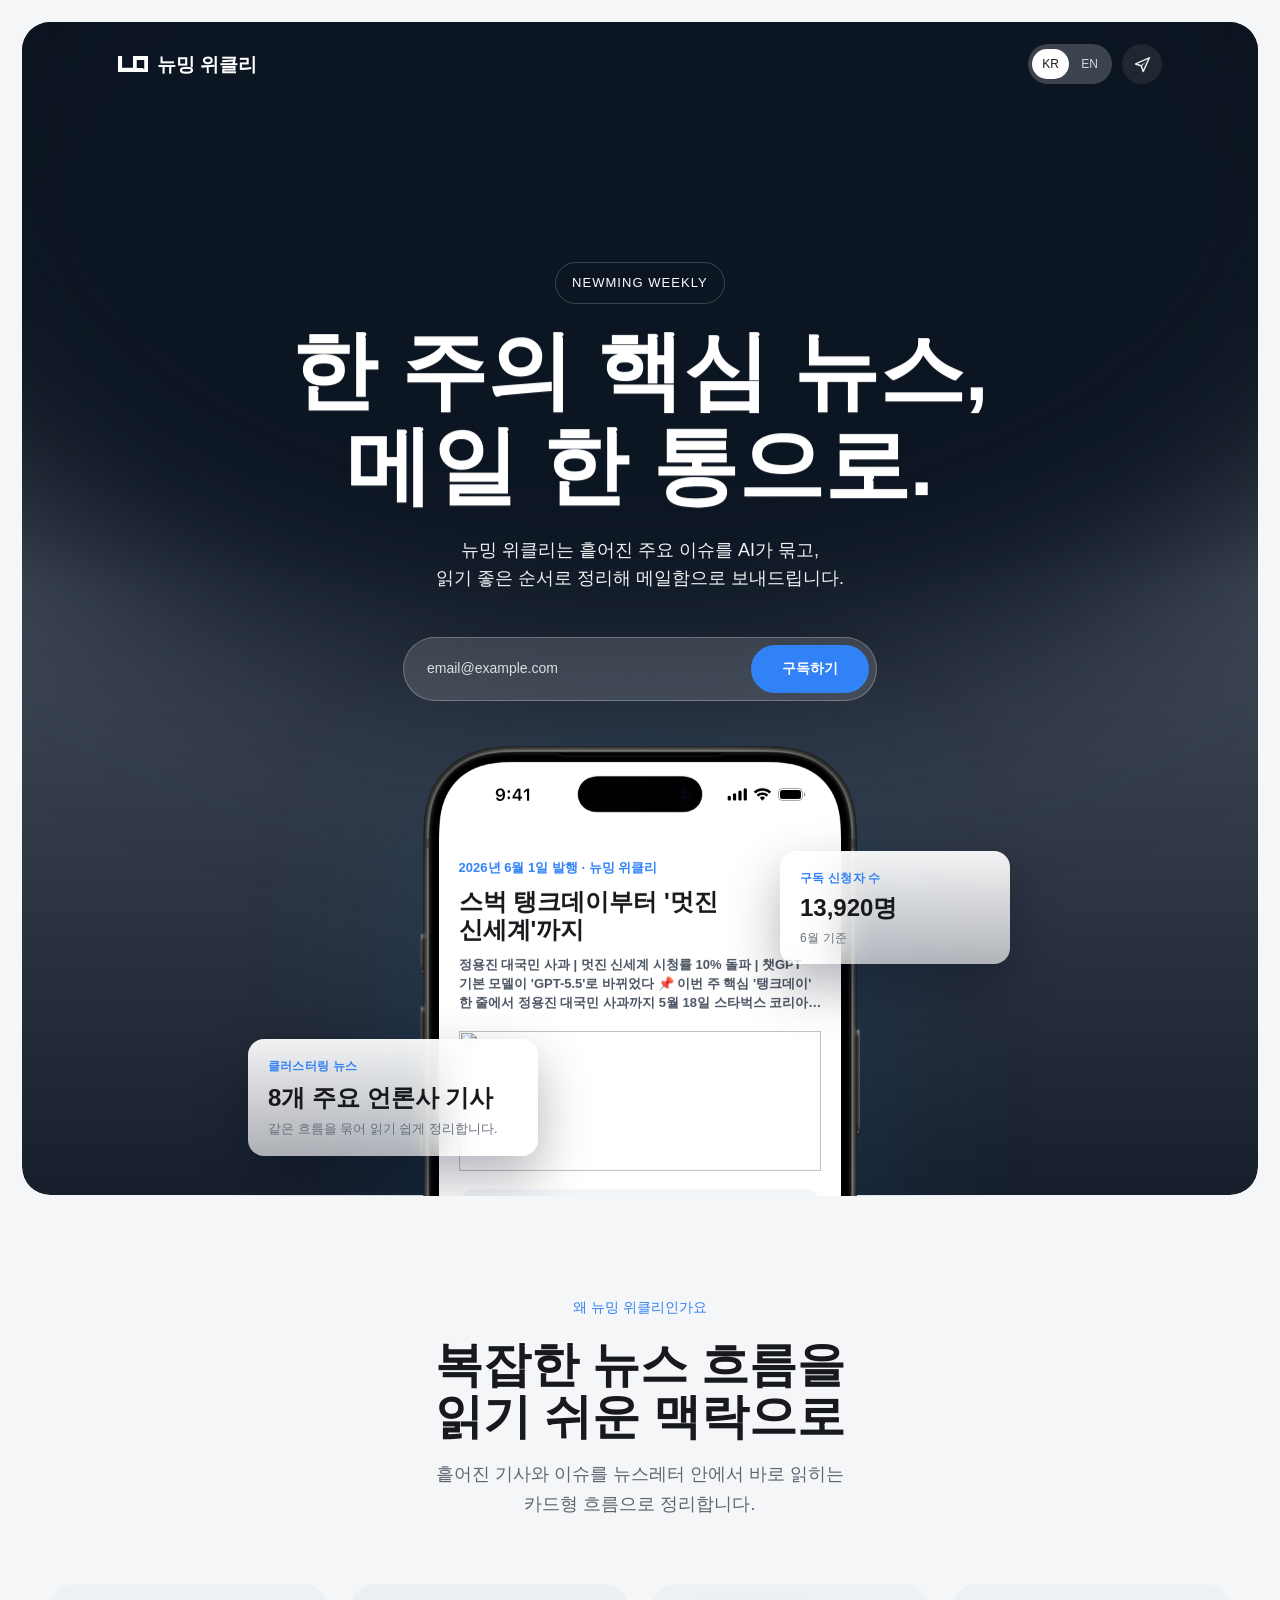
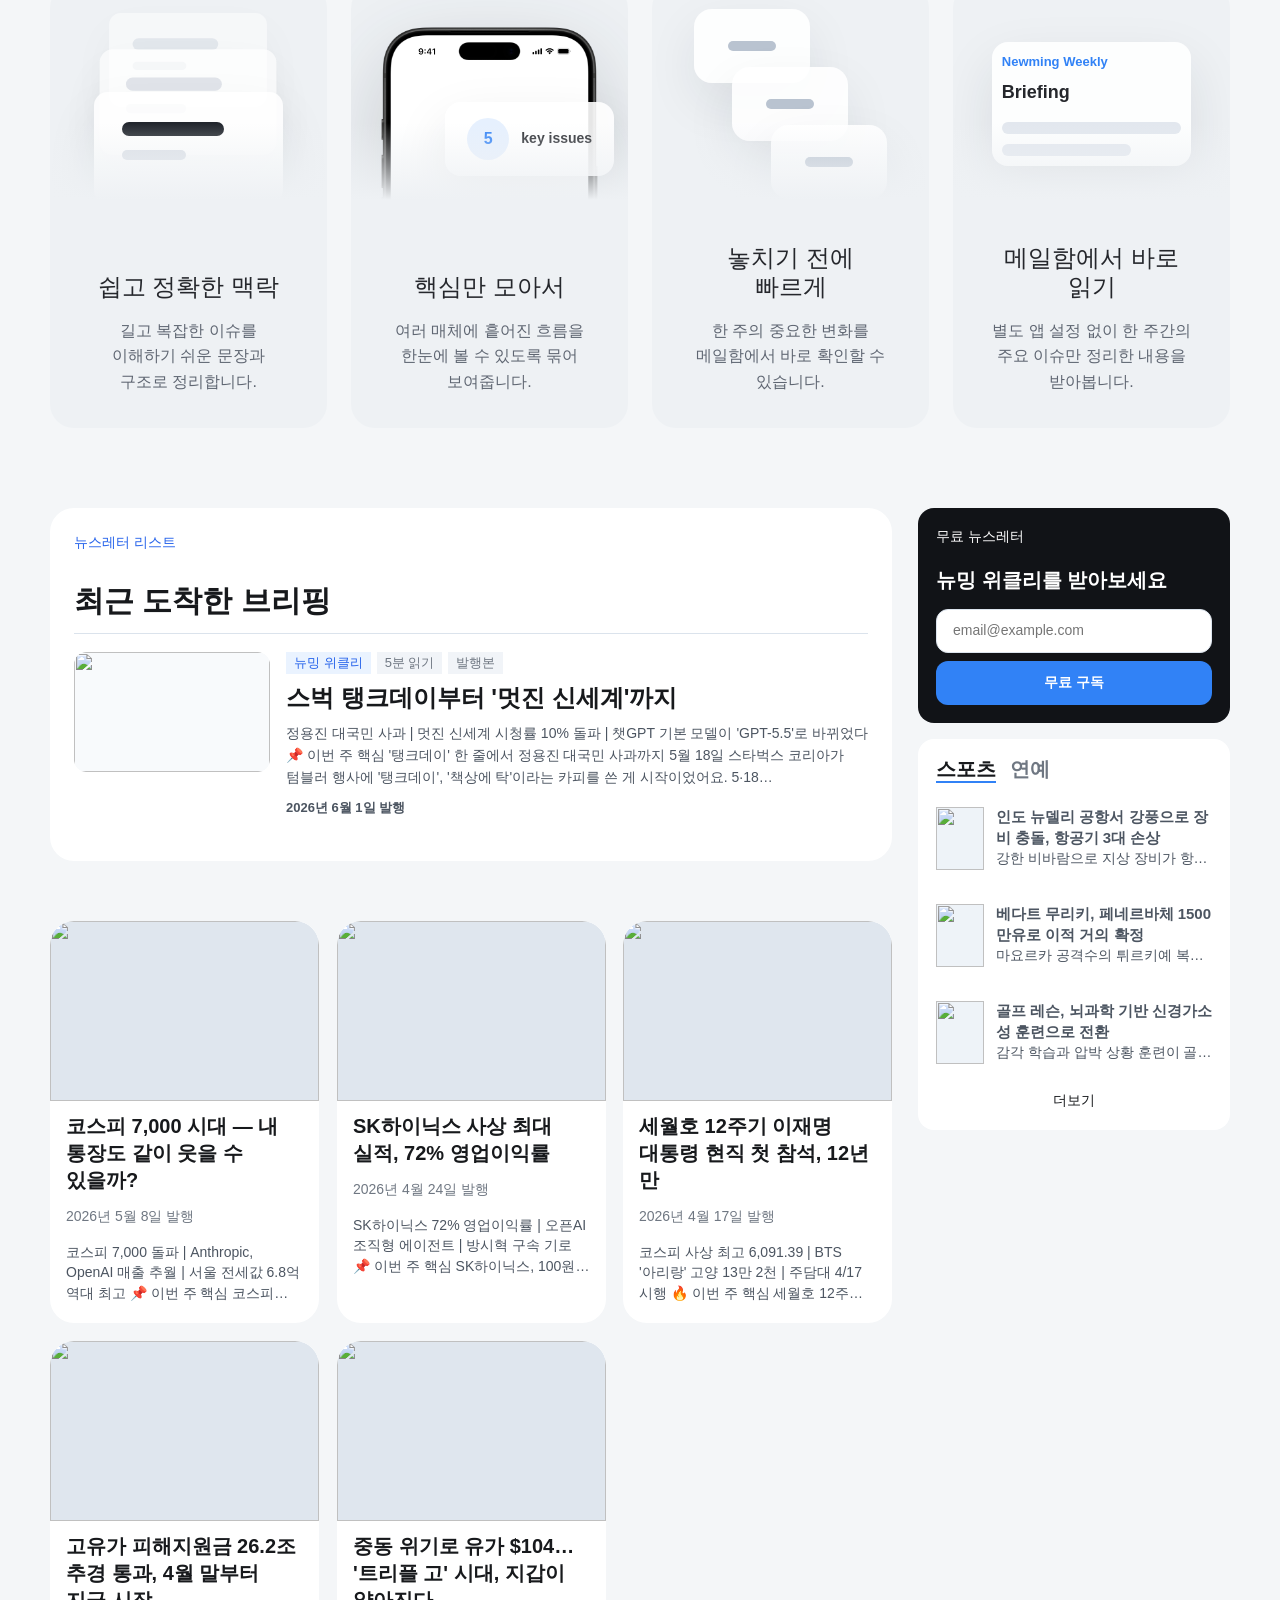
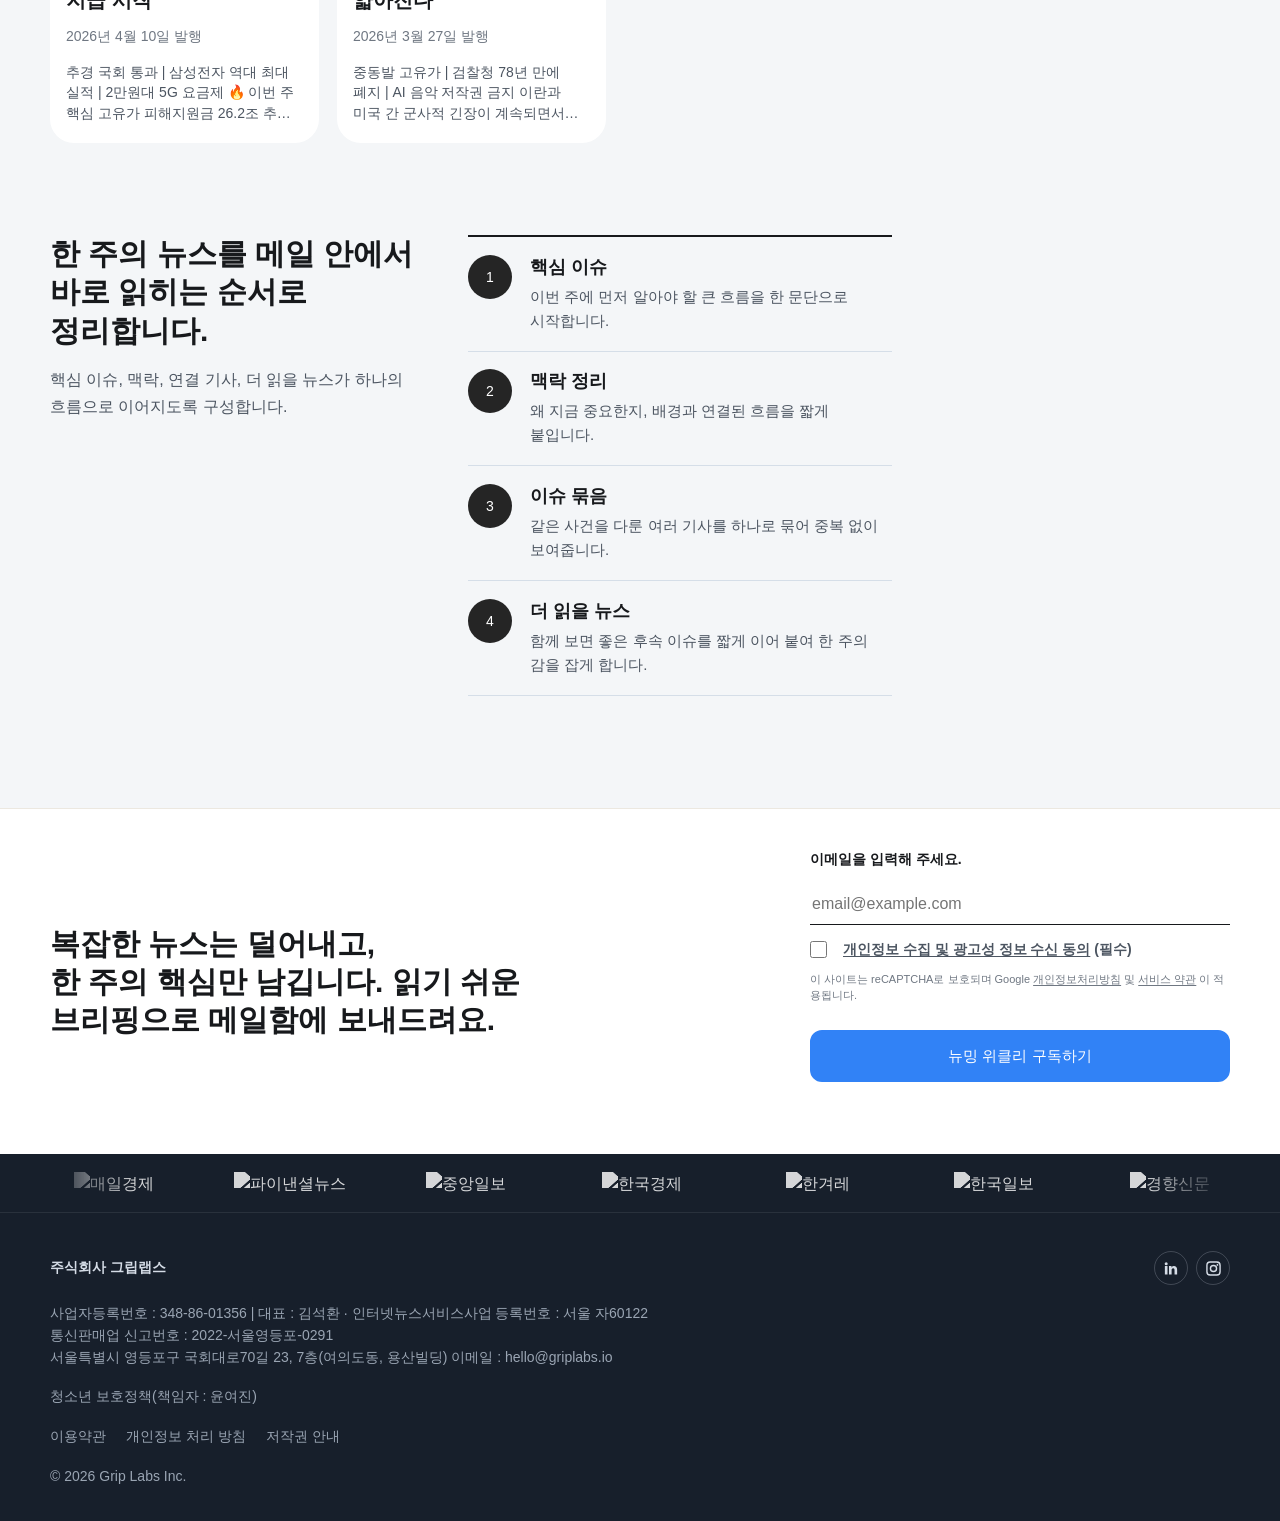
==== index.html @ 279cae8b "Add homepage SEO keywords" ====
<!doctype html>
<html lang="ko">
  <head>
    <meta charset="utf-8" />
    <meta name="viewport" content="width=device-width, initial-scale=1" />
    <title>뉴밍 위클리 | Newming Weekly</title>
    <link rel="canonical" href="https://weekly.newming.io/" />
    <meta
      name="description"
      content="흩어진 주요 이슈를 AI가 묶고, 꼭 필요한 맥락만 골라 이메일로 전하는 뉴밍 위클리입니다."
    />
    <meta name="keywords" content="뉴밍 위클리, 뉴밍, Newming Weekly, 뉴스레터, AI 뉴스레터, 주간 뉴스, 이슈 브리핑, 뉴스 브리핑, 이메일 뉴스레터, 요약 뉴스" />
    <meta name="robots" content="index, follow" />
    <meta name="google-site-verification" content="hhI3YuHwEM08COGSR_7kOMbBz-YNWSZNX5BCXvd0sCA" />
    <meta name="theme-color" content="#0a0e14" />
    <meta property="og:title" content="뉴밍 위클리" />
    <meta property="og:type" content="website" />
    <meta property="og:url" content="https://weekly.newming.io/" />
    <meta property="og:site_name" content="뉴밍 위클리" />
    <meta property="og:locale" content="ko_KR" />
    <meta
      property="og:description"
      content="복잡한 뉴스는 덜어내고 한 주의 핵심만 남깁니다. 읽기 쉬운 브리핑으로 메일함에 보내드려요."
    />
    <meta property="og:image" content="https://weekly.newming.io/assets/newming-weekly-og.png" />
    <meta property="og:image:width" content="2400" />
    <meta property="og:image:height" content="1260" />
    <meta property="og:image:alt" content="뉴밍 위클리 미리보기 이미지" />
    <meta name="twitter:card" content="summary_large_image" />
    <meta name="twitter:title" content="뉴밍 위클리" />
    <meta name="twitter:description" content="복잡한 뉴스는 덜어내고 한 주의 핵심만 남깁니다. 읽기 쉬운 브리핑으로 메일함에 보내드려요." />
    <meta name="twitter:image" content="https://weekly.newming.io/assets/newming-weekly-og.png" />
    <meta name="twitter:image:alt" content="뉴밍 위클리 미리보기 이미지" />
    <link rel="icon" href="assets/newmingweekly.svg" type="image/svg+xml" />
    <link rel="sitemap" type="application/xml" href="/sitemap.xml" />
    <link rel="stylesheet" href="css/styles/foundation.css" />
    <link rel="stylesheet" href="css/styles/legacy-layout.css" />
    <link rel="stylesheet" href="css/styles/modals-toast.css" />
    <link rel="stylesheet" href="css/styles/legacy-responsive.css" />
    <link rel="stylesheet" href="css/styles/newsletter-layout.css" />
    <link rel="stylesheet" href="css/styles/newsletter-responsive.css" />
    <link rel="stylesheet" href="css/styles/bottom-subscription.css" />
    <link rel="stylesheet" href="css/styles/visual-hero.css" />
    <link rel="stylesheet" href="css/styles/motion-sections.css" />
    <link rel="stylesheet" href="css/styles/features.css" />
    <link rel="stylesheet" href="css/header.css" />
    <link rel="stylesheet" href="css/footer.css" />
    <script defer src="https://storage.adrop.io/js/adrop-0.1.2.min.js" type="text/javascript"></script>
    <script>
      window.adrop = window.adrop || {};
    </script>
    <script type="application/ld+json">
      {
        "@context": "https://schema.org",
        "@graph": [
          {
            "@type": "Organization",
            "@id": "https://weekly.newming.io/#organization",
            "name": "Grip Labs Inc.",
            "url": "https://griplabs.io/",
            "logo": "https://weekly.newming.io/assets/newmingweekly.svg",
            "sameAs": ["https://www.linkedin.com/company/griplabs-inc/"]
          },
          {
            "@type": "WebSite",
            "@id": "https://weekly.newming.io/#website",
            "url": "https://weekly.newming.io/",
            "name": "뉴밍 위클리",
            "alternateName": "Newming Weekly",
            "inLanguage": "ko-KR",
            "publisher": { "@id": "https://weekly.newming.io/#organization" }
          },
          {
            "@type": "WebPage",
            "@id": "https://weekly.newming.io/#webpage",
            "url": "https://weekly.newming.io/",
            "name": "뉴밍 위클리 | Newming Weekly",
            "description": "흩어진 주요 이슈를 AI가 묶고, 꼭 필요한 맥락만 골라 이메일로 전하는 뉴밍 위클리입니다.",
            "isPartOf": { "@id": "https://weekly.newming.io/#website" },
            "about": { "@id": "https://weekly.newming.io/#organization" },
            "primaryImageOfPage": {
              "@type": "ImageObject",
              "url": "https://weekly.newming.io/assets/newming-weekly-og.png",
              "width": 2400,
              "height": 1260
            },
            "inLanguage": "ko-KR"
          }
        ]
      }
    </script>
  </head>
  <body>
    <header class="site-header">
      <div class="container header-inner">
        <a class="brand" href="/" aria-label="Newming Weekly home">
          <img class="brand-logo" src="assets/newming_logo.svg" alt="" />
          <span data-i18n="brand">뉴밍 위클리</span>
        </a>

        <div class="header-actions">
          <div class="language-switch" role="group" aria-label="Language">
            <button type="button" data-lang-option="ko" aria-pressed="true">KR</button>
            <button type="button" data-lang-option="en" aria-pressed="false">EN</button>
          </div>
          <button
            class="icon-button"
            type="button"
            data-share-link
            data-i18n-aria-label="shareCta"
            data-i18n-title="shareCta"
            aria-label="공유하기"
            title="공유하기"
          >
            <svg class="icon" viewBox="0 0 24 24" aria-hidden="true">
              <path d="M20.88 3.58a.84.84 0 0 0-.9-.15L3.78 10.55a.86.86 0 0 0 .06 1.6l6.1 2.05 2.05 6.1a.86.86 0 0 0 .8.58h.04a.86.86 0 0 0 .8-.52l7.1-16.2a.84.84 0 0 0-.15-.9ZM12.9 17.62l-1.38-4.12 4.72-4.72-5.74 3.7-4.22-1.42 11.86-5.2-5.24 11.76Z" />
            </svg>
            <span class="sr-only" data-i18n="shareCta">공유하기</span>
          </button>
        </div>
      </div>
    </header>

    <main>
      <section class="delivery-hero visual-hero" aria-labelledby="hero-title" data-reveal>
        <div class="visual-hero-surface" aria-hidden="true">
          <div class="visual-hero-glow visual-hero-glow-top"></div>
        </div>
        <div class="container delivery-hero-grid">
          <div class="delivery-board">
            <p class="eyebrow" data-i18n="deliveryEyebrow" data-stagger-item>Newming Weekly</p>
            
            <h1 id="hero-title" data-i18n="deliveryTitle" data-hero-title data-parallax data-parallax-speed="-0.018">한 주의 핵심 뉴스,||메일 한 통으로.</h1>
            <p class="hero-copy" data-i18n="deliveryCopy" data-stagger-item>
              뉴밍 위클리는 흩어진 주요 이슈를 AI가 묶고, 읽기 좋은 순서로 정리해 메일함으로 보내드립니다.
            </p>

            <form class="subscribe-form hero-form" data-subscribe-form data-stagger-item>
              <label class="sr-only" for="hero-email" data-i18n="emailLabel">이메일 주소</label>
              <input
                id="hero-email"
                name="email"
                type="email"
                autocomplete="email"
                placeholder="email@example.com"
                required
              />
              <button class="button button-primary" type="submit" data-i18n="subscribeCta">
                구독하기
              </button>
            </form>
            <p class="form-message" role="status" data-form-message data-stagger-item></p>
            <p class="hero-note" data-i18n="privacyNote" data-stagger-item>
              구독 해지는 언제든 가능합니다. 뉴스레터 발송 외 목적으로 사용하지 않습니다.
            </p>

            <div class="delivery-meta" data-stagger-item>
              <span data-i18n="statOne">주요 이슈 5개</span>
              <span data-i18n="formatFrequency">매주 1회</span>
              <span data-i18n="statThree">무료 구독</span>
            </div>
          </div>

          <div class="mockup-stage" aria-label="Newsletter product preview" data-stagger-item>
            <div class="hero-mini-card hero-mini-card-left parallax-layer" data-parallax data-parallax-speed="0.06" data-stagger-item aria-hidden="true">
              <span data-i18n="heroLayerLeftLabel">클러스터링 뉴스</span>
              <strong data-i18n="heroLayerLeftTitle">8개 주요 언론사 기사</strong>
              <em data-i18n="heroLayerLeftCopy">같은 흐름을 묶어 읽기 쉽게 정리합니다.</em>
            </div>
            <div class="phone-preview parallax-layer" data-parallax data-parallax-speed="0.085" aria-label="Mobile newsletter preview">
              <img class="phone-mockup-image" src="assets/steppers.svg" alt="" />
              <div class="phone-live-content" aria-hidden="true">
                <span data-phone-meta>2026.06.05 · 뉴밍 위클리</span>
                <strong data-phone-title>[뉴밍 위클리] 선관위원장 사퇴·코스피 급락</strong>
                <p data-phone-copy>투표용지 부족 사태, 코스피 급락, 한화 폭발 사고, 젠슨 황 방한, 청년 빚 문제를 정리했습니다.</p>
                <img data-phone-image src="https://cdn.newming.io/news/fn/202606051634078460_l.webp" alt="" />
                <div class="phone-content-skeleton">
                  <span></span>
                  <span></span>
                  <span></span>
                </div>
              </div>
            </div>
            <div class="hero-mini-card hero-mini-card-right parallax-layer" data-parallax data-parallax-speed="-0.035" data-stagger-item aria-hidden="true">
              <span data-i18n="heroLayerRightLabel">구독 신청자 수</span>
              <strong data-i18n="heroLayerRightTitle" data-subscriber-count data-count-up="13920" data-count-suffix-ko="명" data-count-suffix-en="">13,920명</strong>
              <em data-i18n="heroLayerRightCopy">6월 기준</em>
            </div>
          </div>
        </div>
      </section>

      <section class="content-band features-section section-reveal" aria-labelledby="value-title" data-reveal>
        <div class="container">
          <p class="eyebrow" data-i18n="valueEyebrow" data-stagger-item>왜 뉴밍 위클리인가요</p>
          <h2 id="value-title" class="section-title" data-i18n="valueTitle" data-animated-title>
            복잡한 뉴스 흐름을||읽기 쉬운 맥락으로
          </h2>
          <p class="section-copy" data-i18n="valueCopy" data-stagger-item>흩어진 기사와 이슈를 뉴스레터 안에서 바로 읽히는 카드형 흐름으로 정리합니다.</p>
          <div class="value-grid features-grid">
            <article class="value-card feature-card feature-card-context" data-stagger-item>
              <div class="feature-visual" aria-hidden="true">
                <div class="feature-news-stack">
                  <span></span>
                  <span></span>
                  <span></span>
                </div>
              </div>
              <div class="feature-card-copy">
                <h3 data-i18n="valueOneTitle">쉽고 정확한 맥락</h3>
                <p data-i18n="valueOneCopy">길고 복잡한 이슈를 이해하기 쉬운 문장과 구조로 정리합니다.</p>
              </div>
            </article>
            <article class="value-card feature-card feature-card-mobile" data-stagger-item>
              <div class="feature-visual" aria-hidden="true">
                <img src="assets/steppers.svg" alt="" />
                <div class="feature-floating-chip">
                  <b>5</b>
                  <span>key issues</span>
                </div>
              </div>
              <div class="feature-card-copy">
                <h3 data-i18n="valueTwoTitle">핵심만 모아서</h3>
                <p data-i18n="valueTwoCopy">여러 매체에 흩어진 흐름을 한눈에 볼 수 있도록 묶어 보여줍니다.</p>
              </div>
            </article>
            <article class="value-card feature-card feature-card-flow" data-stagger-item>
              <div class="feature-visual" aria-hidden="true">
                <div class="feature-flow-map">
                  <span></span>
                  <span></span>
                  <span></span>
                  <i></i>
                </div>
              </div>
              <div class="feature-card-copy">
                <h3 data-i18n="valueThreeTitle">놓치기 전에 빠르게</h3>
                <p data-i18n="valueThreeCopy">한 주의 중요한 변화를 메일함에서 바로 확인할 수 있습니다.</p>
              </div>
            </article>
            <article class="value-card feature-card feature-card-inbox" data-stagger-item>
              <div class="feature-visual" aria-hidden="true">
                <div class="feature-inbox-card">
                  <span>Newming Weekly</span>
                  <strong>Briefing</strong>
                  <em></em>
                  <em></em>
                </div>
              </div>
              <div class="feature-card-copy">
                <h3 data-i18n="valueFourTitle">메일함에서 바로 읽기</h3>
                <p data-i18n="valueFourCopy">별도 앱 설정 없이 한 주간의 주요 이슈만 정리한 내용을 받아봅니다.</p>
              </div>
            </article>
          </div>
        </div>
      </section>

      <section class="container content-layout" id="letters">
        <div class="content-feed content-reveal" data-reveal>
          <section class="newsletter-panel feed-section">
            <div class="section-heading row-heading">
              <p class="eyebrow" data-i18n="latestEyebrow" data-stagger-item>뉴스레터 리스트</p>
              <h2 data-i18n="latestTitle" data-stagger-item>최근 도착한 브리핑</h2>
            </div>

            <div class="newsletter-list" data-newsletter-list>
              <div class="newsletter-loading-copy" aria-live="polite">뉴스레터 불러오는 중...</div>
              <div class="newsletter-list-skeleton">
                <article class="newsletter-item newsletter-item-placeholder" aria-hidden="true">
                  <span class="newsletter-list-placeholder-image"></span>
                  <span class="newsletter-list-placeholder-body">
                    <span class="newsletter-card-placeholder-line is-title"></span>
                    <span class="newsletter-card-placeholder-line"></span>
                    <span class="newsletter-card-placeholder-line is-short"></span>
                  </span>
                </article>
                <article class="newsletter-item newsletter-item-placeholder" aria-hidden="true">
                  <span class="newsletter-list-placeholder-image"></span>
                  <span class="newsletter-list-placeholder-body">
                    <span class="newsletter-card-placeholder-line is-title"></span>
                    <span class="newsletter-card-placeholder-line"></span>
                    <span class="newsletter-card-placeholder-line is-short"></span>
                  </span>
                </article>
              </div>
            </div>

          </section>

          <section class="newsletter-card-section" aria-labelledby="newsletter-card-title">
            <h2 id="newsletter-card-title" class="sr-only" data-i18n="newsletterCardTitle">지난 뉴스레터</h2>
            <div class="newsletter-card-grid" data-newsletter-card-list></div>
            <!--<div class="list-footer" data-newsletter-card-footer>
              <button class="button button-ghost" type="button" data-newsletter-more data-i18n="viewMore">
                전체보기
              </button>
            </div>-->
          </section>

          <section class="feed-section briefing-flow" id="insight" aria-labelledby="guide-title">
            <div class="briefing-flow-copy">
              <h2 id="guide-title" data-i18n="guideTitle" data-stagger-item>한 주의 뉴스를 메일 안에서 바로 읽히는 순서로 정리합니다.</h2>
              <p data-i18n="sampleCopy" data-stagger-item>
                핵심 이슈, 맥락, 연결 기사, 더 읽을 뉴스가 하나의 흐름으로 이어지도록 구성합니다.
              </p>
            </div>
            <div class="briefing-flow-list">
              <article class="briefing-flow-item" data-stagger-item>
                <span>1</span>
                <div>
                  <h3 data-i18n="formatOneTitle">핵심 이슈</h3>
                  <p data-i18n="formatOneCopy">이번 주에 먼저 알아야 할 큰 흐름을 한 문단으로 시작합니다.</p>
                </div>
              </article>
              <article class="briefing-flow-item" data-stagger-item>
                <span>2</span>
                <div>
                  <h3 data-i18n="formatTwoTitle">맥락 정리</h3>
                  <p data-i18n="formatTwoCopy">왜 지금 중요한지, 배경과 연결된 흐름을 짧게 붙입니다.</p>
                </div>
              </article>
              <article class="briefing-flow-item" data-stagger-item>
                <span>3</span>
                <div>
                  <h3 data-i18n="insightOneTitle">이슈 묶음</h3>
                  <p data-i18n="insightOneCopy">같은 사건을 다룬 여러 기사를 하나로 묶어 중복 없이 보여줍니다.</p>
                </div>
              </article>
              <article class="briefing-flow-item" data-stagger-item>
                <span>4</span>
                <div>
                  <h3 data-i18n="briefingMoreTitle">더 읽을 뉴스</h3>
                  <p data-i18n="briefingMoreCopy">함께 보면 좋은 후속 이슈를 짧게 이어 붙여 한 주의 감을 잡게 합니다.</p>
                </div>
              </article>
            </div>
          </section>
        </div>

        <aside class="side-rail right-rail content-reveal side-rail-reveal" aria-label="Newming side content" data-reveal>
          <div class="side-rail-scroll right-rail__scroll">
            <section class="rail-block subscribe-card right-rail__block right-rail__subscribe" data-stagger-item>
              <p class="eyebrow" data-i18n="railSubscribeEyebrow">무료 뉴스레터</p>
              <h2 data-i18n="railSubscribeTitle">뉴밍 위클리를 받아보세요</h2>
              <form class="subscribe-form stacked" data-subscribe-form>
                <label class="sr-only" for="rail-email" data-i18n="emailLabel">이메일 주소</label>
                <input
                  id="rail-email"
                  name="email"
                type="email"
                autocomplete="email"
                placeholder="email@example.com"
                required
              />
                <button class="button button-primary" type="submit" data-i18n="subscribeShort">
                  무료 구독
                </button>
              </form>
            </section>

            <section class="rail-block news-feed right-rail__block right-rail__newsfeed" data-stagger-item>
              <div class="rss-header">
                <div class="rss-tabs" role="tablist" aria-label="뉴스 카테고리">
                  <button
                    class="rss-tab"
                    type="button"
                    data-rss-tab="sports"
                    aria-selected="true"
                    data-i18n="rssSports"
                  >
                    스포츠
                  </button>
                  <button
                    class="rss-tab"
                    type="button"
                    data-rss-tab="entertainment"
                    aria-selected="false"
                    data-i18n="rssEntertainment"
                  >
                    연예
                  </button>
                </div>
              </div>
              <div class="rss-list" data-rss-list></div>
            </section>

            <section class="rail-block ad-block right-rail__block right-rail__ad" data-stagger-item>
              <div
                class="ad-banner"
                data-adrop-slot
                data-adrop-unit="01KTQVP236P1172NYFMGYQTQAT"
              >
                <div class="ad-banner__fallback" data-adrop-fallback hidden aria-hidden="true"></div>
              </div>
            </section>
          </div>
        </aside>
      </section>

      <section class="bottom-cta section-reveal" aria-labelledby="bottom-title" data-reveal>
        <div class="container bottom-cta-inner">
          <div class="bottom-copy" data-stagger-item>
            <h2 id="bottom-title">
              <span data-i18n="bottomHeadlineOne">복잡한 뉴스는 덜어내고,</span>
              <span data-i18n="bottomHeadlineTwo">한 주의 핵심만 남깁니다. 읽기 쉬운</span>
              <span data-i18n="bottomHeadlineThree">브리핑으로 메일함에 보내드려요.</span>
            </h2>
          </div>
          <div class="bottom-form-panel" data-stagger-item>
            <form class="bottom-signup-form" data-subscribe-form>
              <label for="bottom-email" data-i18n="bottomEmailPrompt">이메일을 입력해 주세요.</label>
              <input
                id="bottom-email"
                name="email"
                type="email"
                autocomplete="email"
                placeholder="email@example.com"
                required
              />
              <label class="consent-row">
                <input type="checkbox" name="consent" required />
                <span class="consent-text">
                  <a
                    class="consent-link"
                    href="https://sites.google.com/newming.co.kr/weekly/241105-%ED%98%84%EC%9E%AC?authuser=2"
                    target="_blank"
                    rel="noreferrer"
                    data-open-consent
                    data-i18n="consentCombined"
                  >
                    개인정보 수집 및 광고성 정보 수신 동의
                  </a>
                  <span data-i18n="consentRequiredSuffix">(필수)</span>
                </span>
              </label>
              <p class="recaptcha-disclosure">
                <span data-i18n="recaptchaNoticePrefix">이 사이트는 reCAPTCHA로 보호되며 Google</span>
                <a href="https://policies.google.com/privacy" target="_blank" rel="noreferrer" data-i18n="recaptchaPrivacy">개인정보처리방침</a>
                <span data-i18n="recaptchaNoticeMiddle">및</span>
                <a href="https://policies.google.com/terms" target="_blank" rel="noreferrer" data-i18n="recaptchaTerms">서비스 약관</a>
                <span data-i18n="recaptchaNoticeSuffix">이 적용됩니다.</span>
              </p>
              <button class="bottom-submit" type="submit" data-i18n="bottomSubmit">
                뉴밍 위클리 구독하기
              </button>
            </form>
            <p class="form-message" role="status" data-form-message></p>
          </div>
        </div>
      </section>

      <section class="trust-marquee" aria-labelledby="trust-title">
        <div class="container trust-marquee-inner">
          <p class="sr-only" id="trust-title">뉴밍 위클리 신뢰 매체</p>
          <div class="trust-marquee-viewport" aria-hidden="true">
            <div class="trust-marquee-track">
              <div class="trust-marquee-group">
                <span class="trust-marquee-item">
                  <img src="https://griplabs.io/assets/press-logos/maeil.svg" alt="매일경제" />
                </span>
                <span class="trust-marquee-item">
                  <img src="https://griplabs.io/assets/press-logos/fnnews.svg" alt="파이낸셜뉴스" />
                </span>
                <span class="trust-marquee-item">
                  <img src="https://griplabs.io/assets/press-logos/joongang.svg" alt="중앙일보" />
                </span>
                <span class="trust-marquee-item">
                  <img src="https://griplabs.io/assets/press-logos/hankyung.svg" alt="한국경제" />
                </span>
                <span class="trust-marquee-item">
                  <img src="https://griplabs.io/assets/press-logos/hani.svg" alt="한겨레" />
                </span>
                <span class="trust-marquee-item">
                  <img src="https://griplabs.io/assets/press-logos/hankook.svg" alt="한국일보" />
                </span>
                <span class="trust-marquee-item">
                  <img src="https://griplabs.io/assets/press-logos/kyunghyang.svg" alt="경향신문" />
                </span>
                <span class="trust-marquee-item trust-marquee-item-sportschosun">
                  <img src="https://griplabs.io/assets/press-logos/sportschosun.svg" alt="스포츠조선" />
                </span>
              </div>
              <div class="trust-marquee-group" aria-hidden="true">
                <span class="trust-marquee-item">
                  <img src="https://griplabs.io/assets/press-logos/maeil.svg" alt="매일경제" />
                </span>
                <span class="trust-marquee-item">
                  <img src="https://griplabs.io/assets/press-logos/fnnews.svg" alt="파이낸셜뉴스" />
                </span>
                <span class="trust-marquee-item">
                  <img src="https://griplabs.io/assets/press-logos/joongang.svg" alt="중앙일보" />
                </span>
                <span class="trust-marquee-item">
                  <img src="https://griplabs.io/assets/press-logos/hankyung.svg" alt="한국경제" />
                </span>
                <span class="trust-marquee-item">
                  <img src="https://griplabs.io/assets/press-logos/hani.svg" alt="한겨레" />
                </span>
                <span class="trust-marquee-item">
                  <img src="https://griplabs.io/assets/press-logos/hankook.svg" alt="한국일보" />
                </span>
                <span class="trust-marquee-item">
                  <img src="https://griplabs.io/assets/press-logos/kyunghyang.svg" alt="경향신문" />
                </span>
                <span class="trust-marquee-item trust-marquee-item-sportschosun">
                  <img src="https://griplabs.io/assets/press-logos/sportschosun.svg" alt="스포츠조선" />
                </span>
              </div>
            </div>
          </div>
        </div>
      </section>
    </main>

    <footer class="site-footer">
      <div class="container footer-inner">
        <div class="footer-top">
          <strong data-i18n="footerCompanyName">주식회사 그립랩스</strong>
          <nav class="footer-socials" aria-label="Social channels">
            <a
              class="social-link"
              href="https://www.linkedin.com/company/griplabs-inc/"
              target="_blank"
              rel="noreferrer"
              aria-label="Grip Labs LinkedIn"
            >
              <svg viewBox="0 0 24 24" aria-hidden="true">
                <path d="M6.94 8.99H3.62v10.62h3.32V8.99ZM5.28 4.02a1.93 1.93 0 1 0 0 3.86 1.93 1.93 0 0 0 0-3.86Zm13.84 9.62c0-3.19-1.7-4.67-3.97-4.67a3.43 3.43 0 0 0-3.09 1.7h-.05V8.99H8.82v10.62h3.32v-5.25c0-1.39.26-2.73 1.98-2.73 1.69 0 1.71 1.58 1.71 2.82v5.16h3.29v-5.97Z" />
              </svg>
            </a>
            <a
              class="social-link"
              href="https://www.instagram.com/newming.new/"
              target="_blank"
              rel="noreferrer"
              aria-label="Newming Instagram"
            >
              <svg viewBox="0 0 24 24" aria-hidden="true">
                <path d="M7.75 2.8h8.5a4.96 4.96 0 0 1 4.95 4.95v8.5a4.96 4.96 0 0 1-4.95 4.95h-8.5a4.96 4.96 0 0 1-4.95-4.95v-8.5A4.96 4.96 0 0 1 7.75 2.8Zm8.5 16.62a3.18 3.18 0 0 0 3.17-3.17v-8.5a3.18 3.18 0 0 0-3.17-3.17h-8.5a3.18 3.18 0 0 0-3.17 3.17v8.5a3.18 3.18 0 0 0 3.17 3.17h8.5ZM12 7.25a4.75 4.75 0 1 1 0 9.5 4.75 4.75 0 0 1 0-9.5Zm0 7.72a2.97 2.97 0 1 0 0-5.94 2.97 2.97 0 0 0 0 5.94Zm4.96-8.64a1.11 1.11 0 1 1 0 2.22 1.11 1.11 0 0 1 0-2.22Z" />
              </svg>
            </a>
          </nav>
        </div>
        <p class="footer-company-info">
          <span data-i18n="footerCompanyLine1">사업자등록번호 : 348-86-01356 | 대표 : 김석환 인터넷뉴스서비스사업 등록번호 : 서울 자60122</span>
          <span>
            <span data-i18n="footerCompanyLine2Prefix">통신판매업 신고번호 : 2022-서울영등포-0291</span>

            <span data-i18n="footerCompanyLine2Suffix">서울특별시 영등포구 국회대로70길 23, 7층(여의도동, 용산빌딩) 이메일 : hello@griplabs.io</span>
          </span>
        </p>
        <p data-i18n="footerYouth">청소년 보호정책(책임자 : 윤여진)</p>
        <nav class="footer-links" aria-label="Footer policies">
          <button class="footer-link-button" type="button" data-open-policy="terms">
            <span data-i18n="footerTerms">이용약관</span>
          </button>
          <button class="footer-link-button" type="button" data-open-policy="privacy">
            <span data-i18n="footerPrivacyLink">개인정보 처리 방침</span>
          </button>
          <button class="footer-link-button" type="button" data-open-copyright>
            <span data-i18n="footerIP">저작권 안내</span>
          </button>

        </nav>
        <p data-i18n="footerCopyright">© 2026 Grip Labs Inc.</p>
      </div>
    </footer>

    <div class="modal" data-modal hidden>
      <div class="modal-backdrop" data-close-modal></div>
      <section class="modal-panel" role="dialog" aria-modal="true" aria-labelledby="modal-title">
        <button class="modal-close" type="button" aria-label="Close subscription modal" data-close-modal></button>
        <p class="eyebrow" data-i18n="modalEyebrow">뉴밍 위클리 무료 구독</p>
        <h2 id="modal-title" data-i18n="modalTitle">최신 뉴스레터를 이메일로 받아보세요</h2>
        <p data-i18n="modalCopy">
          전체 뉴스레터 목록과 최신 브리핑을 받아볼 수 있도록 이메일 주소를 남겨주세요.
        </p>
        <form class="subscribe-form stacked" data-subscribe-form>
          <label class="sr-only" for="modal-email" data-i18n="emailLabel">이메일 주소</label>
          <input
            id="modal-email"
            name="email"
            type="email"
            autocomplete="email"
            placeholder="email@example.com"
            required
          />
          <label class="consent-row">
            <input id="modal-consent" type="checkbox" name="consent" required />
            <span class="consent-text">
              <a
                class="consent-link"
                href="https://sites.google.com/newming.co.kr/weekly/241105-%ED%98%84%EC%9E%AC?authuser=2"
                target="_blank"
                rel="noreferrer"
                data-open-consent
                data-i18n="consentCombined"
              >
                개인정보 수집 및 광고성 정보 수신 동의
              </a>
              <span data-i18n="consentRequiredSuffix">(필수)</span>
            </span>
          </label>
          <p class="recaptcha-disclosure">
            <span data-i18n="recaptchaNoticePrefix">이 사이트는 reCAPTCHA로 보호되며 Google</span>
            <a href="https://policies.google.com/privacy" target="_blank" rel="noreferrer" data-i18n="recaptchaPrivacy">개인정보처리방침</a>
            <span data-i18n="recaptchaNoticeMiddle">및</span>
            <a href="https://policies.google.com/terms" target="_blank" rel="noreferrer" data-i18n="recaptchaTerms">서비스 약관</a>
            <span data-i18n="recaptchaNoticeSuffix">이 적용됩니다.</span>
          </p>
          <button class="button button-primary" type="submit" data-i18n="subscribeCta">
            무료로 구독하기
          </button>
        </form>
        <p class="form-message" role="status" data-form-message></p>
      </section>
    </div>

    <div class="issue-modal" data-issue-modal hidden>
      <div class="issue-modal-backdrop" data-close-issue></div>
      <section class="issue-modal-panel" role="dialog" aria-modal="true" aria-label="Newsletter detail">
        <!--<button class="issue-modal-close" type="button" aria-label="Close newsletter detail" data-close-issue></button>-->
        <div class="issue-browser-shell" aria-hidden="true">
          <div class="issue-frame-wrap">
            <iframe
              class="issue-frame"
              title="Newsletter issue"
              sandbox="allow-popups allow-popups-to-escape-sandbox"
              data-issue-frame
            ></iframe>
          </div>
          <div class="issue-loading" data-issue-loading>Loading...</div>
          <img class="issue-browser-svg" src="assets/browser-dark.svg" alt="" aria-hidden="true">
          <img class="issue-mobile-svg" src="assets/steppers2.svg" alt="" aria-hidden="true">
        </div>
      </section>
    </div>

    <div class="copyright-modal" data-copyright-modal hidden>
      <div class="copyright-modal-backdrop" data-close-copyright></div>
      <section class="copyright-modal-panel" role="dialog" aria-modal="true" aria-labelledby="copyright-title">
        <button class="copyright-modal-close" type="button" aria-label="Close copyright notice" data-close-copyright></button>
        <h2 id="copyright-title" data-i18n="copyrightTitle">뉴밍 위클리 저작권 안내</h2>
        <p data-i18n="copyrightCopy1">뉴밍 위클리에 포함된 기사와 이미지의 저작권은 각 권리자에게 있으며, 무단전재와 재배포를 금합니다.</p>
        <p data-i18n="copyrightCopy2">본사의 허락 없이 기사 전문을 인터넷에 게시하는 행위는 무단전재에 해당하며, 상업적·비상업적 이용을 불문하고 권리자의 허락이 필요합니다.</p>
        <p data-i18n="copyrightCopy3">기사 일부와 함께 뉴밍 위클리 웹 링크 또는 뉴밍 웹사이트로 연결되는 링크를 함께 공유하는 방식은 허용될 수 있습니다.</p>
        <p data-i18n="copyrightCopy4">위 내용은 저작권법에 따라 보호되며, 침해 시 관련 법령에 따른 책임이 발생할 수 있습니다.</p>
      </section>
    </div>

    <div class="consent-modal" data-consent-modal hidden>
      <div class="consent-modal-backdrop" data-close-consent></div>
      <section class="consent-modal-panel" role="dialog" aria-modal="true" aria-labelledby="consent-modal-title">
        <button class="consent-modal-close" type="button" aria-label="Close consent notice" data-close-consent></button>
        <p class="eyebrow" data-consent-kicker>뉴밍 위클리 구독 동의</p>
        <h2 id="consent-modal-title" data-consent-title>개인정보 수집 및 광고성 정보 수신 동의</h2>
        <p class="consent-modal-copy" data-consent-copy>
          뉴스레터 발송을 위한 최소한의 개인정보를 수집하고, 광고성 정보를 이메일로 함께 발송할 수 있습니다.
        </p>
        <div class="consent-modal-summary" data-consent-summary></div>
        <a
          class="consent-modal-source"
          href="https://sites.google.com/newming.co.kr/weekly/241105-%ED%98%84%EC%9E%AC?authuser=2"
          target="_blank"
          rel="noreferrer"
          data-consent-source
        >
          <strong data-consent-source-title>전체 동의 안내 보기</strong>
          <span data-consent-source-url>sites.google.com/newming.co.kr/weekly</span>
        </a>
      </section>
    </div>

    <div class="policy-modal" data-policy-modal hidden>
      <div class="policy-modal-backdrop" data-close-policy></div>
      <section class="policy-modal-panel" role="dialog" aria-modal="true" aria-labelledby="policy-modal-title">
        <header class="policy-modal-header">
          <strong id="policy-modal-kicker" data-policy-kicker>뉴밍 위클리</strong>
          <button class="policy-modal-close" type="button" aria-label="Close policy notice" data-close-policy></button>
        </header>
        <div class="policy-modal-body">
          <h2 id="policy-modal-title" data-policy-title>이용약관</h2>
          <p class="policy-modal-updated" data-policy-updated>시행일: 2026년 6월 17일</p>
          <div class="policy-modal-summary" data-policy-summary></div>
          <a class="policy-modal-full-link" href="https://sites.google.com/newming.co.kr/weekly-terms" target="_blank" rel="noreferrer" data-policy-link>
            <strong data-policy-link-title>전체 약관 보기</strong>
            <span data-policy-link-url>https://sites.google.com/newming.co.kr/weekly-terms</span>
          </a>
        </div>
      </section>
    </div>

    <div class="mobile-subscribe-fab">
      <button class="button button-primary mobile-subscribe-fab__button" type="button" data-open-modal>
        무료 구독 신청
      </button>
    </div>

    <div class="toast" role="status" aria-live="polite" data-toast hidden></div>

    <script src="js/script.js"></script>
  </body>
</html>
---- css/styles/legacy-layout.css ----
.hero {
  position: relative;
  min-height: 620px;
  max-height: 680px;
  display: flex;
  align-items: center;
  overflow: hidden;
  isolation: isolate;
  background: var(--color-bg);
}

.hero-background {
  position: absolute;
  inset: 0;
  background:
    linear-gradient(90deg, #f8fafd 0%, rgba(248, 250, 253, 0.96) 42%, rgba(248, 250, 253, 0.82) 70%, rgba(248, 250, 253, 0.96) 100%),
    url("../assets/newming-weekly-og.png") right 44% center / 780px auto no-repeat;
  z-index: -1;
}

.hero-content {
  padding: 76px 0 88px;
  color: var(--color-text);
}

.eyebrow {
  margin: 0 0 12px;
  color: var(--color-primary);
  font-size: 15px;
  font-weight: 500;
}

.hero .eyebrow {
  color: var(--color-primary);
}

.hero h1 {
  margin: 0;
  max-width: 620px;
  font-size: 56px;
  font-weight: 300;
  line-height: 1.05;
  letter-spacing: 0;
}

.hero-copy {
  max-width: 560px;
  margin: 22px 0 28px;
  color: var(--color-muted);
  font-size: 20px;
  font-weight: 300;
  line-height: 1.55;
}

.subscribe-form {
  display: flex;
  align-items: stretch;
  gap: 8px;
}

.subscribe-form input {
  width: min(360px, 100%);
  min-height: 52px;
  padding: 0 16px;
  border: 1px solid var(--color-line);
  border-radius: 12px;
  background: #ffffff;
  color: var(--color-text);
  outline: none;
}

.subscribe-form input:focus {
  border-color: var(--color-primary);
  outline: 2px solid rgba(49, 130, 246, 0.24);
  outline-offset: 1px;
}

.hero-form input {
  border-color: #cfe2ff;
}

.hero-form {
  width: 100%;
  justify-content: center;
}

.hero-form .button {
  background: var(--color-primary);
  color: #ffffff;
}

.hero-form .button:hover {
  background: var(--color-primary-dark);
}

.form-message {
  min-height: 22px;
  margin: 10px 0 0;
  color: var(--color-primary-dark);
  font-size: 15px;
  font-weight: 400;
}

.hero .form-message,
.bottom-cta .form-message {
  color: var(--color-primary-dark);
}

.hero-note {
  margin: 6px 0 0;
  color: var(--color-muted);
  font-size: 15px;
}

.intro-strip {
  display: grid;
  grid-template-columns: repeat(3, 1fr);
  gap: 1px;
  margin-top: 28px;
  overflow: hidden;
  border: 1px solid var(--color-line);
  border-radius: 0;
  background: var(--color-line);
}

.intro-strip article {
  padding: 24px;
  background: var(--color-surface);
}

.intro-strip strong,
.intro-strip span {
  display: block;
}

.intro-strip strong {
  color: var(--color-text);
  font-size: 24px;
  font-weight: 300;
}

.intro-strip span {
  margin-top: 4px;
  color: var(--color-muted);
}

.two-column-section {
  display: grid;
  grid-template-columns: minmax(0, 1fr) 300px;
  gap: 30px;
  align-items: start;
  padding: 76px 0;
}

.newsletter-panel {
  background: var(--color-surface);
  border-radius: 0;
  padding: 32px;
}

.section-heading h2 {
  margin: 0;
  color: var(--color-text);
  font-size: 34px;
  font-weight: 300;
  line-height: 1.18;
  letter-spacing: 0;
}

.section-heading p:not(.eyebrow) {
  max-width: 680px;
  margin: 14px 0 0;
  color: var(--color-muted);
}

.centered {
  text-align: center;
}

.centered p:not(.eyebrow) {
  margin-right: auto;
  margin-left: auto;
}

.row-heading {
  display: grid;
  gap: 8px;
  margin-bottom: 14px;
}

.list-tools {
  display: flex;
  align-items: center;
  gap: 12px;
  color: var(--color-muted);
  font-size: 15px;
  font-weight: 400;
}

.sort-button {
  height: 36px;
  padding: 0 12px;
  border: 1px solid var(--color-line);
  border-radius: 0;
  background: var(--color-surface);
  color: var(--color-text);
  font-weight: 500;
}


.newsletter-item {
  display: grid;
  grid-template-columns: minmax(0, 1fr) 98px;
  gap: 24px;
  padding: 28px 0;
}

.newsletter-item h3 {
  margin: 10px 0 0;
  color: var(--color-text);
  font-size: 24px;
  font-weight: 300;
  line-height: 1.34;
  letter-spacing: 0;
}

.newsletter-item time {
  display: block;
  margin-top: 36px;
  color: var(--color-muted);
  font-size: 15px;
}

.newsletter-meta {
  display: flex;
  flex-wrap: wrap;
  gap: 6px;
}

.newsletter-meta span {
  display: inline-flex;
  align-items: center;
  min-height: 24px;
  padding: 0 8px;
  border-radius: 0;
  background: var(--color-soft);
  color: var(--color-muted);
  font-size: 12px;
  font-weight: 400;
  line-height: 1.2;
  letter-spacing: 0;
}

.newsletter-meta span:first-child {
  background: var(--color-primary-soft);
  color: var(--color-primary-dark);
}

.newsletter-item img {
  width: 98px;
  height: 98px;
  object-fit: cover;
  border-radius: 12px;
  background: var(--color-surface-warm);
}

.list-footer {
  display: flex;
  justify-content: center;
  padding: 34px 0 4px;
}

.side-rail {
  position: sticky;
  top: calc(var(--header-height) + 18px);
  display: grid;
  gap: 20px;
}

.rail-block {
  background: var(--color-surface);
  border-top: 3px solid var(--color-primary);
  border-radius: 0;
  padding: 18px;
}

.right-rail__block {
  border-radius: 16px;
}

.subscribe-card {
  border-top-color: var(--color-primary);
}

.subscribe-card h2 {
  margin: 0 0 16px;
  font-size: 24px;
  font-weight: 300;
  line-height: 1.25;
  letter-spacing: 0;
}

.stacked {
  flex-direction: column;
}

.stacked input {
  width: 100%;
}

.rail-title {
  display: flex;
  flex-direction: column;
  gap: 4px;
  margin-bottom: 14px;
  font-weight: 500;
}

.featured-link {
  display: grid;
  grid-template-columns: 68px minmax(0, 1fr);
  gap: 12px;
  align-items: center;
}

.featured-link img {
  width: 68px;
  height: 68px;
  object-fit: cover;
  border-radius: 0;
}

.featured-link strong {
  display: block;
  font-size: 16px;
  line-height: 1.35;
}

.featured-link em {
  display: block;
  margin-top: 6px;
  color: var(--color-primary);
  font-size: 12px;
  font-style: normal;
  font-weight: 400;
}

.rss-list {
  display: grid;
  gap: 10px;
}

.rss-tabs {
  display: flex;
  align-items: center;
  gap: 14px;
  margin-bottom: 14px;
}

.rss-tab {
  padding: 0;
  border: 0;
  background: transparent;
  color: var(--color-subdued);
  font-size: 20px;
  font-weight: 700;
  line-height: 1.2;
}

.rss-tab[aria-selected="true"] {
  color: var(--color-text);
  text-decoration: underline;
  text-decoration-color: var(--color-primary);
  text-decoration-thickness: 2px;
  text-underline-offset: 5px;
}

.rss-item {
  display: grid;
  grid-template-columns: 48px minmax(0, 1fr);
  gap: 12px;
  align-items: stretch;
  padding: 12px 0;
  border-radius: 0;
}

.rss-thumb {
  width: 48px;
  height: 100%;
  min-height: 100%;
  display: block;
  object-fit: cover;
  background: var(--color-soft);
}

.rss-item strong {
  display: block;
  font-size: 15px;
  line-height: 1.38;
  overflow: hidden;
  display: -webkit-box;
  -webkit-box-orient: vertical;
  -webkit-line-clamp: 2;
}

.rss-item span {
  display: block;
  color: var(--color-muted);
  font-size: 14px;
}

.rss-item > span > span {
  overflow: hidden;
  display: -webkit-box;
  -webkit-box-orient: vertical;
  -webkit-line-clamp: 1;
}

.rss-more-link {
  justify-self: center;
  margin-top: 4px;
  color: var(--color-text);
  font-size: 14px;
  font-weight: 500;
}

.ad-block {
  display: grid;
  justify-items: center;
  padding: 0 !important;
  background: none !important;
  margin-top: 20px;
}

.ad-block .rail-title {
  justify-self: stretch;
}

.ad-banner {
  display: flex;
  flex-direction: column;
  justify-content: flex-end;
  position: relative;
  width: 180px;
  height: 320px;
  padding: 0;
  overflow: hidden;
  border-radius: 0;
  background: transparent;
  color: inherit;
}

.ad-banner iframe {
  display: block;
  width: 100%;
  height: 100%;
  border: 0;
}

.ad-banner__creative,
.ad-banner__creative > * {
  width: 100%;
  height: 100%;
}

.ad-banner__fallback {
  display: block;
  flex: 1;
  width: 100%;
  min-height: 100%;
  background: transparent;
}

.ad-banner__fallback[hidden] {
  display: none;
}

.right-rail__ad .ad-banner {
  border-radius: 16px;
}

.content-band {
  padding: 84px 0;
  background: var(--color-bg);
}

.value-grid {
  display: grid;
  grid-template-columns: repeat(3, 1fr);
  gap: 18px;
  margin-top: 34px;
}

.value-card {
  padding: 28px;
  border: 1px solid var(--color-line);
  border-radius: 0;
  background: #ffffff;
}

.value-index {
  color: var(--color-primary);
  font-weight: 500;
}

.value-card h3 {
  margin: 24px 0 10px;
  font-size: 24px;
  font-weight: 300;
  line-height: 1.25;
  letter-spacing: 0;
}

.value-card p {
  margin: 0;
  color: var(--color-muted);
}

.format-section {
  padding: 86px 0 42px;
}

.format-board {
  display: grid;
  grid-template-columns: minmax(0, 0.9fr) minmax(360px, 1fr);
  gap: 18px;
  margin-top: 34px;
}

.format-lead,
.format-stack article {
  border-radius: 0;
  background: var(--color-surface);
}

.format-lead {
  min-height: 360px;
  display: flex;
  flex-direction: column;
  justify-content: flex-end;
  padding: 32px;
  background:
    linear-gradient(180deg, rgba(20, 23, 31, 0.14), rgba(20, 23, 31, 0.82)),
    url("../assets/newming-weekly-og.png") center / cover no-repeat;
  color: #ffffff;
}

.format-lead span {
  align-self: flex-start;
  padding: 6px 10px;
  border-radius: 0;
  background: var(--color-primary);
  font-size: 13px;
  font-weight: 500;
}

.format-lead h3 {
  margin: 18px 0 10px;
  font-size: 30px;
  font-weight: 300;
  line-height: 1.2;
  letter-spacing: 0;
}

.format-lead p {
  margin: 0;
  color: rgba(255, 255, 255, 0.78);
}

.format-stack {
  display: grid;
  gap: 14px;
}

.format-stack article {
  display: grid;
  grid-template-columns: 54px minmax(0, 1fr);
  gap: 18px;
  padding: 24px;
  border: 1px solid rgba(17, 17, 17, 0.06);
}

.format-stack strong {
  color: var(--color-primary);
  font-size: 14px;
}

.format-stack h3 {
  margin: 0 0 6px;
  font-size: 24px;
  font-weight: 300;
  line-height: 1.25;
  letter-spacing: 0;
}

.format-stack p {
  grid-column: 2;
  margin: 0;
  color: var(--color-muted);
}

.intelligence-section {
  padding: 86px 0;
}

.insight-layout {
  display: grid;
  grid-template-columns: minmax(0, 0.95fr) minmax(420px, 1fr);
  gap: 28px;
  align-items: stretch;
  margin-top: 34px;
}

.insight-lead {
  min-height: 560px;
}

.insight-list {
  display: grid;
  gap: 12px;
}

.insight-list article {
  display: grid;
  grid-template-columns: 44px minmax(0, 1fr);
  gap: 16px;
  align-items: start;
  padding: 18px 22px;
  border-radius: 0;
  background: var(--color-surface);
}

.insight-list span {
  color: var(--color-primary);
  font-weight: 500;
}

.insight-list h3 {
  margin: 0 0 6px;
  font-size: 23px;
  font-weight: 300;
  line-height: 1.25;
  letter-spacing: 0;
}

.insight-list p {
  margin: 0;
  color: var(--color-muted);
}

.sample-section {
  padding: 86px 0;
  background: var(--color-bg);
  color: var(--color-text);
}

.sample-inner {
  display: grid;
  grid-template-columns: minmax(0, 0.9fr) minmax(320px, 0.75fr);
  gap: 42px;
  align-items: center;
}

.sample-copy p:not(.eyebrow) {
  max-width: 540px;
  color: var(--color-muted);
}

.sample-copy h2 {
  margin: 0;
  font-size: 34px;
  font-weight: 300;
  line-height: 1.18;
  letter-spacing: 0;
}

.sample-card {
  padding: 30px;
  border: 1px solid var(--color-line);
  border-radius: 0;
  background: #ffffff;
}

.sample-tag {
  display: inline-flex;
  padding: 6px 10px;
  border-radius: 0;
  background: var(--color-primary-soft);
  color: var(--color-primary-dark);
  font-weight: 500;
}

.sample-card h3 {
  margin: 18px 0;
  font-size: 24px;
  font-weight: 300;
  line-height: 1.25;
  letter-spacing: 0;
}

.sample-lines {
  display: grid;
  gap: 12px;
  margin: 0;
}

.sample-lines article {
  padding: 16px;
  border-left: 3px solid var(--color-primary);
  border-radius: 0;
  background: var(--color-soft);
}

.sample-lines strong {
  display: block;
  color: var(--color-text);
}

.sample-lines p {
  margin: 6px 0 0;
  color: var(--color-muted);
}

.steps-section {
  padding: 86px 0;
}

.steps-grid {
  display: grid;
  grid-template-columns: repeat(3, 1fr);
  gap: 18px;
  margin-top: 34px;
}

.steps-grid article {
  padding: 28px;
  border-radius: 0;
  background: var(--color-surface);
}

.steps-grid span {
  display: grid;
  place-items: center;
  width: 36px;
  height: 36px;
  border-radius: 0;
  background: var(--color-primary);
  color: #ffffff;
  font-weight: 500;
}

.steps-grid h3 {
  margin: 20px 0 8px;
  font-size: 24px;
  font-weight: 300;
  line-height: 1.25;
  letter-spacing: 0;
}

.steps-grid p {
  margin: 0;
  color: var(--color-muted);
}

.bottom-cta {
  padding: 80px 0;
  background: linear-gradient(135deg, var(--color-primary), var(--color-brand-lavender));
  color: #ffffff;
}

.bottom-cta .eyebrow {
  color: #dceaff;
}

.bottom-cta h2 {
  margin: 0;
  font-size: 34px;
  font-weight: 300;
  line-height: 1.18;
  letter-spacing: 0;
}

.bottom-cta-inner {
  display: grid;
  grid-template-columns: minmax(0, 0.9fr) minmax(320px, 0.75fr);
  gap: 28px;
  align-items: center;
}

.bottom-form {
  justify-content: flex-end;
}
---- css/styles/modals-toast.css ----
.modal[hidden] {
  display: none;
}

.modal {
  position: fixed;
  inset: 0;
  z-index: 100;
  display: grid;
  place-items: center;
  padding: 24px;
}

.modal-backdrop {
  position: absolute;
  inset: 0;
  background: rgba(0, 0, 0, 0.58);
}

.modal-panel {
  position: relative;
  width: min(100%, 440px);
  padding: 30px;
  border-radius: 24px;
  background: var(--color-surface);
  border: 1px solid var(--color-line);
}

@keyframes modalSheetRise {
  from {
    opacity: 0;
    transform: translateY(24px);
  }

  to {
    opacity: 1;
    transform: translateY(0);
  }
}

.modal-panel h2 {
  font-size: 24px;
  line-height: 1.24;
}

.modal-panel p:not(.eyebrow):not(.form-message) {
  color: var(--color-subdued);
}

.grecaptcha-badge {
  visibility: hidden !important;
}

.recaptcha-disclosure {
  margin: -2px 0 2px;
  color: var(--color-subdued);
  font-size: 11px;
  font-weight: 500;
  line-height: 1.45;
}

.recaptcha-disclosure a {
  color: inherit;
  text-decoration: underline;
  text-underline-offset: 2px;
}

.recaptcha-disclosure a:hover {
  color: var(--color-text);
}

.consent-link,
.inline-policy-link {
  color: var(--color-muted);
  text-decoration: underline;
  text-underline-offset: 2px;
}

.consent-link:hover,
.inline-policy-link:hover {
  color: var(--color-text);
}

.modal-close {
  position: absolute;
  top: 14px;
  right: 14px;
  width: 34px;
  height: 34px;
  border: 1px solid rgba(17, 19, 23, 0.1);
  border-radius: 50%;
  background: rgba(255, 255, 255, 0.78);
  color: var(--color-text);
  transition:
    border-color 0.18s ease,
    background 0.18s ease;
}

.issue-modal[hidden] {
  display: none;
}

.issue-modal {
  position: fixed;
  inset: 0;
  z-index: 115;
  display: flex;
  align-items: center;
  justify-content: center;
  padding: 22px;
  box-sizing: border-box;
  overflow-y: auto;
  
}

.issue-modal[data-closing="true"] {
  pointer-events: none;
}

.issue-modal-backdrop {
  position: absolute;
  inset: 0;
  background: rgba(7, 17, 29, 0.68);
  backdrop-filter: blur(8px);
  will-change: opacity;
}

.issue-modal-panel {
  position: relative;
  width: min(1024px, calc(100vw - 44px));
  /*height: min(88svh, calc(100svh - 44px));*/
  flex: 0 0 auto;
  display: flex;
  align-items: center;
  justify-content: center;
  overflow: visible;
  border: 0;
  border-radius: 24px;
  background: transparent;
  box-shadow: 0 24px 52px rgba(31, 38, 48, 0.08);
  transform-origin: center;
  will-change: opacity, transform;
}

.issue-modal:not([hidden]) .issue-modal-backdrop {
  animation: issueBackdropIn 180ms ease-out both;
}

.issue-modal:not([hidden]):not([data-loading="true"]) .issue-modal-panel {
  animation: issueDetailModalIn 460ms cubic-bezier(0.16, 1, 0.3, 1) both;
}

.issue-modal[data-loading="true"]:not([data-closing="true"]) .issue-modal-panel {
  opacity: 0;
  pointer-events: none;
  transform: translate3d(0, 33px, 0) scale(0.8);
}

.issue-modal[data-closing="true"] .issue-modal-backdrop {
  animation: issueBackdropOut 170ms ease-in both;
}

.issue-modal[data-closing="true"] .issue-modal-panel {
  animation: issueDetailModalOut 170ms cubic-bezier(0.4, 0, 1, 1) both;
}

.issue-browser-shell {
  position: relative;
  width: 100%;
  aspect-ratio: 1440 / 1160;
  height: auto;
  flex: 0 1 auto;
  overflow: hidden;
  box-shadow: none;
  --issue-browser-chrome-height: 6.8965517241%;
  --issue-browser-body-top: 6.8965517241%;
  --issue-browser-body-height: 93.1034482759%;
}

.issue-browser-shell,
.newming-outer-pad td {
  border-radius: 0 0 7px 7px;
}

.issue-browser-svg {
  position: absolute;
  inset: 0;
  width: 100%;
  height: 100%;
  display: block;
  object-fit: fill;
  object-position: top left;
  border-radius: inherit;
  z-index: 1;
  pointer-events: none;
}

.issue-mobile-svg {
  display: none;
  position: absolute;
  inset: 0;
  width: 100%;
  height: 100%;
  object-fit: fill;
  object-position: top left;
  border-radius: inherit;
  z-index: 1;
  pointer-events: none;
}

.issue-frame {
  position: absolute;
  inset: var(--issue-browser-body-top) 0 0 0;
  width: 100%;
  height: var(--issue-browser-body-height);
  border: 0;
  background: #fff;
  border-radius: inherit;
  z-index: 0;
}

.issue-frame-wrap {
  position: absolute;
  /*inset: var(--issue-browser-body-top) 0 0 0;*/
  width: 100%;
  height: 100%;
  z-index: 0;
  opacity: 1;
  transition: opacity 220ms ease;
}

.issue-modal[data-loading="true"] .issue-frame-wrap {
  opacity: 0;
}

.issue-modal-close {
  position: absolute;
  bottom: -80px;
  left: 50%;
  z-index: 2;
  width: 38px;
  height: 38px;
  border: 1px solid rgba(7, 17, 29, 0.12);
  border-radius: 50%;
  background: rgba(255, 255, 255, 0.92);
  color: var(--color-text);
  transition:
    border-color 0.18s ease,
    background 0.18s ease;
}

.modal-close::before,
.modal-close::after,
.issue-modal-close::before,
.issue-modal-close::after {
  content: "";
  position: absolute;
  top: 50%;
  left: 50%;
  width: 14px;
  height: 1.5px;
  border-radius: 999px;
  background: currentColor;
  transform-origin: center;
}

.modal-close::before,
.issue-modal-close::before {
  transform: translate(-50%, -50%) rotate(45deg);
}

.modal-close::after,
.issue-modal-close::after {
  transform: translate(-50%, -50%) rotate(-45deg);
}

.modal-close:hover,
.issue-modal-close:hover {
  border-color: rgba(17, 19, 23, 0.2);
  background: #ffffff;
}

.footer-link-button {
  padding: 0;
  border: 0;
  background: transparent;
  color: inherit;
  font: inherit;
  cursor: pointer;
}

.footer-link-button:hover {
  text-decoration: underline;
}

.copyright-modal[hidden] {
  display: none;
}

.copyright-modal {
  position: fixed;
  inset: 0;
  z-index: 110;
  display: grid;
  place-items: center;
  padding: 24px;
}

.copyright-modal-backdrop {
  position: absolute;
  inset: 0;
  background: rgba(7, 11, 18, 0.42);
  backdrop-filter: blur(10px);
}

.copyright-modal-panel {
  position: relative;
  width: min(100%, 880px);
  max-height: min(86vh, 820px);
  padding: 44px 40px 36px;
  overflow: auto;
  border-radius: 28px;
  border: 1px solid rgba(220, 230, 241, 0.95);
  background: #ffffff;
  box-shadow: 0 30px 80px rgba(15, 23, 42, 0.22);
  color: var(--color-text);
}

.copyright-modal-panel h2 {
  margin: 12px 0 22px;
  font-size: clamp(22px, 4vw, 28px);
  line-height: 1.08;
  letter-spacing: -0.04em;
}

.copyright-modal-panel p {
  margin: 0 0 16px;
  color: var(--color-muted);
  font-size: 16px;
}

.copyright-modal-close {
  position: absolute;
  top: 18px;
  right: 18px;
  width: 40px;
  height: 40px;
  border: 1px solid rgba(17, 19, 23, 0.1);
  border-radius: 50%;
  background: rgba(255, 255, 255, 0.88);
  color: var(--color-text);
}

.copyright-modal-close::before,
.copyright-modal-close::after {
  content: "";
  position: absolute;
  inset: 0;
  margin: auto;
  width: 16px;
  height: 2px;
  background: currentColor;
  border-radius: 999px;
}

.copyright-modal-close::before {
  transform: rotate(45deg);
}

.copyright-modal-close::after {
  transform: rotate(-45deg);
}

.consent-modal[hidden] {
  display: none;
}

.consent-modal {
  position: fixed;
  inset: 0;
  z-index: 113;
  display: grid;
  place-items: center;
  padding: 24px;
}

.consent-modal-backdrop {
  position: absolute;
  inset: 0;
  background: rgba(7, 11, 18, 0.5);
  backdrop-filter: blur(12px);
}

.consent-modal-panel {
  position: relative;
  width: min(100%, 720px);
  max-height: min(86vh, 760px);
  overflow: auto;
  border-radius: 24px;
  border: 1px solid rgba(220, 230, 241, 0.95);
  background: #ffffff;
  box-shadow: 0 30px 80px rgba(15, 23, 42, 0.24);
  color: var(--color-text);
  padding: 34px 36px 36px;
}

.consent-modal-panel h2 {
  margin: 8px 0 14px;
  font-size: clamp(24px, 4vw, 34px);
  line-height: 1.15;
  letter-spacing: -0.04em;
}

.consent-modal-copy {
  margin: 0 0 24px;
  color: var(--color-muted);
  font-size: 15px;
  line-height: 1.75;
}

.consent-modal-summary {
  display: grid;
  gap: 10px;
}

.consent-modal-item {
  display: grid;
  gap: 6px;
  padding: 16px;
  border: 1px solid #edf1f6;
  border-radius: 14px;
  background: #f8fafc;
}

.consent-modal-item h3 {
  margin: 0;
  color: var(--color-primary);
  font-size: 13px;
  line-height: 1.35;
}

.consent-modal-item p {
  margin: 0;
  color: var(--color-text);
  font-size: 14px;
  line-height: 1.65;
}

.consent-modal-source {
  display: grid;
  gap: 4px;
  margin-top: 18px;
  padding: 16px;
  border-radius: 14px;
  background: #f1f5f9;
  color: var(--color-text);
  text-decoration: none;
}

.consent-modal-source:hover {
  background: #e9eff6;
}

.consent-modal-source strong {
  font-size: 14px;
  line-height: 1.3;
}

.consent-modal-source span {
  color: var(--color-primary);
  font-size: 13px;
  line-height: 1.4;
  word-break: break-all;
}

.consent-modal-close {
  position: absolute;
  top: 20px;
  right: 20px;
  width: 40px;
  height: 40px;
  border: 1px solid rgba(17, 19, 23, 0.08);
  border-radius: 50%;
  background: #f4f7fb;
  color: var(--color-text);
}

.consent-modal-close::before,
.consent-modal-close::after {
  content: "";
  position: absolute;
  inset: 0;
  margin: auto;
  width: 15px;
  height: 2px;
  background: currentColor;
  border-radius: 999px;
}

.consent-modal-close::before {
  transform: rotate(45deg);
}

.consent-modal-close::after {
  transform: rotate(-45deg);
}

.policy-modal[hidden] {
  display: none;
}

.policy-modal {
  position: fixed;
  inset: 0;
  z-index: 112;
  display: grid;
  place-items: center;
  padding: 24px;
}

.policy-modal-backdrop {
  position: absolute;
  inset: 0;
  background: rgba(7, 11, 18, 0.42);
  backdrop-filter: blur(10px);
}

.policy-modal-panel {
  position: relative;
  width: min(100%, 920px);
  max-height: min(86vh, 860px);
  overflow: hidden;
  border-radius: 24px;
  border: 1px solid rgba(220, 230, 241, 0.95);
  background: #ffffff;
  box-shadow: 0 30px 80px rgba(15, 23, 42, 0.22);
  color: var(--color-text);
}

.policy-modal-header {
  position: sticky;
  top: 0;
  z-index: 1;
  display: flex;
  align-items: center;
  justify-content: space-between;
  min-height: 76px;
  padding: 0 28px;
  border-bottom: 1px solid rgba(220, 230, 241, 0.95);
  background: rgba(255, 255, 255, 0.96);
  backdrop-filter: blur(12px);
}

.policy-modal-header strong {
  font-size: 18px;
  line-height: 1.2;
}

.policy-modal-body {
  max-height: calc(min(86vh, 860px) - 76px);
  padding: 44px 48px 48px;
  overflow: auto;
}

.policy-modal-body h2 {
  margin: 0 0 12px;
  font-size: clamp(22px, 4vw, 28px);
  line-height: 1.1;
  letter-spacing: -0.04em;
}

.policy-modal-updated {
  margin: 0 0 32px;
  color: var(--color-muted);
  font-size: 14px;
  font-weight: 700;
}

.policy-modal-summary {
  display: grid;
  gap: 28px;
}

.policy-modal-section h3 {
  margin: 0 0 10px;
  font-size: 18px;
  line-height: 1.35;
}

.policy-modal-section p {
  margin: 0;
  color: var(--color-muted);
  font-size: 15px;
  line-height: 1.85;
}

.policy-modal-full-link {
  display: grid;
  gap: 4px;
  margin-top: 34px;
  padding: 18px 20px;
  border-radius: 14px;
  background: #f7f9fc;
  color: var(--color-text);
  text-decoration: none;
}

.policy-modal-full-link:hover {
  background: #f1f5f9;
}

.policy-modal-full-link strong {
  font-size: 15px;
  line-height: 1.3;
}

.policy-modal-full-link span {
  color: var(--color-primary);
  font-size: 13px;
  line-height: 1.4;
  word-break: break-all;
}

.policy-modal-close {
  position: relative;
  flex: 0 0 auto;
  width: 40px;
  height: 40px;
  border: 1px solid rgba(17, 19, 23, 0.08);
  border-radius: 50%;
  background: #f4f7fb;
  color: var(--color-text);
}

.policy-modal-close::before,
.policy-modal-close::after {
  content: "";
  position: absolute;
  inset: 0;
  margin: auto;
  width: 15px;
  height: 2px;
  background: currentColor;
  border-radius: 999px;
}

.policy-modal-close::before {
  transform: rotate(45deg);
}

.policy-modal-close::after {
  transform: rotate(-45deg);
}

.issue-loading {
  position: absolute;
  inset: var(--issue-browser-body-top) 0 0 0;
  display: grid;
  place-items: center;
  background: #f4f6f8;
  border-radius: inherit;
  color: var(--color-muted);
  font-size: 15px;
  font-weight: 800;
  z-index: 0;
}

.issue-loading[hidden] {
  display: none;
}

@keyframes issueBackdropIn {
  from {
    opacity: 0;
  }

  to {
    opacity: 1;
  }
}

@keyframes issueBackdropOut {
  from {
    opacity: 1;
  }

  to {
    opacity: 0;
  }
}

@keyframes issueDetailModalIn {
  0% {
    opacity: 0;
    transform: translate3d(0, 33px, 0) scale(0.8);
  }

  58% {
    opacity: 1;
    transform: translate3d(0, -7px, 0) scale(1.1);
  }

  100% {
    opacity: 1;
    transform: translate3d(0, 0, 0) scale(1);
  }
}

@keyframes issueDetailModalOut {
  from {
    opacity: 1;
    transform: translate3d(0, 0, 0) scale(1);
  }

  to {
    opacity: 0;
    transform: translate3d(0, 10px, 0) scale(0.99);
  }
}

@media (prefers-reduced-motion: reduce) {
  .issue-modal:not([hidden]) .issue-modal-backdrop,
  .issue-modal:not([hidden]) .issue-modal-panel,
  .issue-modal[data-closing="true"] .issue-modal-backdrop,
  .issue-modal[data-closing="true"] .issue-modal-panel {
    animation: none;
  }

  .issue-frame-wrap {
    transition: none;
  }
}

@media (max-height: 900px) {
  .issue-modal {
    align-items: flex-start;
  }

  .issue-modal-panel {
    margin-bottom: 104px;
  }
}

@media (max-width: 840px) {
  .issue-modal {
    align-items: center;
    padding: max(24px, env(safe-area-inset-top)) 16px max(28px, env(safe-area-inset-bottom));
  }

  .issue-modal-panel {
    width: min(calc(100vw - 32px), 420px);
    margin-bottom: 0;
  }

  .issue-browser-shell {
    aspect-ratio: 760 / 1152;
    border-radius: 28px;
    width: 100%;
    --issue-browser-chrome-height: 0%;
    --issue-browser-body-top: 0%;
    --issue-browser-body-height: 100%;
  }

  .issue-browser-svg {
    display: none;
  }

  .issue-mobile-svg {
    display: block;
    width: 100%;
    height: 100%;
  }

  .issue-frame {
    inset: 0;
    top: 10px;
    height: 96%;
    padding: 50px 10px 0;
    border-radius: 40px;
    z-index: 1;
  }

  .issue-frame-wrap {
    inset: 0;
    width: 70%;
    height: 100%;
    left: 15%;
  }

  .issue-loading {
    inset: 0;
    z-index: 1;
  }

  .issue-mobile-svg {
    z-index: 2;
  }

  .issue-modal-close {
    left: 46%;
    right: auto;
    width: 34px;
    height: 34px;
    bottom: -50px;
  }
}

@media (max-width: 840px) and (max-height: 700px) {
  .issue-modal {
    align-items: flex-start;
    padding-top: max(24px, env(safe-area-inset-top));
  }
}

.toast {
  position: fixed;
  top: calc(var(--header-height) + 14px);
  left: 50%;
  z-index: 120;
  display: inline-flex;
  align-items: center;
  gap: 8px;
  box-sizing: border-box;
  width: max-content;
  max-width: calc(100vw - 32px);
  padding: 14px 18px;
  border: 1px solid rgba(6, 27, 49, 0.08);
  border-radius: 999px;
  background: rgba(17, 19, 23, 0.72);
  -webkit-backdrop-filter: blur(18px) saturate(1.18);
  backdrop-filter: blur(18px) saturate(1.18);
  color: #ffffff;
  font-size: 15px;
  font-weight: 700;
  line-height: 1.45;
  opacity: 0;
  pointer-events: none;
  white-space: normal;
  word-break: keep-all;
  overflow-wrap: anywhere;
  transform: translate(-50%, -8px);
  transition:
    opacity 0.18s ease,
    transform 0.18s ease;
}

.toast.is-visible {
  opacity: 1;
  transform: translate(-50%, 0);
}

.toast.is-error {
  background: rgba(180, 35, 24, 0.78);
}

.toast.is-success::before {
  content: "";
  display: inline-block;
  width: 18px;
  height: 18px;
  flex: 0 0 auto;
  border-radius: 50%;
  background: #16a34a;
  box-shadow: inset 0 0 0 1px rgba(255, 255, 255, 0.2);
}

.toast.is-success::after {
  content: "";
  position: absolute;
  left: 24px;
  top: 50%;
  width: 8px;
  height: 4px;
  border-bottom: 2px solid #ffffff;
  border-left: 2px solid #ffffff;
  transform: translateY(-60%) rotate(-45deg);
}
---- css/styles/legacy-responsive.css ----
@media (max-width: 1024px){
  .issue-browser-shell {
    width: 100%;
  }
}

@media (max-width: 980px) {
  .hero h1 {
    font-size: 48px;
  }

  .two-column-section,
  .insight-layout,
  .sample-inner,
  .bottom-cta-inner {
    grid-template-columns: 1fr;
  }

  .side-rail {
    position: static;
    grid-template-columns: repeat(2, minmax(0, 1fr));
  }

  .ad-block {
    grid-column: span 2;
  }
}

@media (max-width: 760px) {
  .container {
    width: min(100% - 28px, var(--container));
  }

  .hero {
    min-height: calc(100svh - 120px);
  }

  .hero-background {
    background:
      linear-gradient(180deg, rgba(248, 250, 253, 0.96), rgba(248, 250, 253, 0.86)),
      url("../assets/newming-weekly-og.png") center bottom / 620px auto no-repeat;
  }

  .hero-content {
    padding: 58px 0 64px;
  }

  .hero h1 {
    font-size: 44px;
  }

  .hero-copy {
    font-size: 18px;
  }

  .subscribe-form,
  .bottom-form {
    flex-direction: column;
  }

.subscribe-form input {
  width: 100%;
}

.consent-row {
  display: flex;
  align-items: flex-start;
  gap: 10px;
  margin-top: 12px;
  color: var(--color-subdued);
}

.consent-row,
.consent-row label {
  font-size: 13px;
  line-height: 1.45;
}

.consent-row label {
  display: inline-flex;
  align-items: center;
  gap: 8px;
  color: inherit;
  font-weight: 500;
  cursor: pointer;
}

.consent-row input[type="checkbox"],
.consent-row input {
  width: 16px;
  height: 16px;
  margin: 2px 0 0;
  flex: 0 0 auto;
  accent-color: var(--color-primary);
}

.consent-row input {
  margin-top: 2px;
}

.consent-row span {
  /*display: block;*/
  color: inherit;
}

  .intro-strip,
  .value-grid,
  .steps-grid,
  .side-rail {
    grid-template-columns: 1fr;
  }

  .features-section .features-grid {
    grid-template-columns: repeat(2, minmax(0, 1fr));
    width: 100%;
    max-width: 760px;
  }

  .ad-block {
    grid-column: auto;
  }

  .right-rail__ad:not(.is-filled) {
    display: none;
  }

  .two-column-section,
  .content-band,
  .intelligence-section,
  .sample-section,
  .steps-section {
    padding: 58px 0;
  }

  .newsletter-panel {
    padding: 22px;
  }

  .row-heading {
    flex-direction: column;
  }

  .section-heading h2,
  .sample-copy h2,
  .bottom-cta h2 {
    font-size: 30px;
  }

  .newsletter-item {
    grid-template-columns: minmax(0, 1fr) 76px;
    gap: 14px;
  }

  .newsletter-item h3 {
    font-size: 22px;
  }

  .newsletter-item time {
    margin-top: 24px;
  }

  .newsletter-thumb {
    width: 76px;
    height: 76px;
  }

}

@media (max-width: 420px) {
  .hero h1 {
    font-size: 38px;
  }

  .newsletter-item {
    grid-template-columns: 1fr;
  }

  .newsletter-thumb {
    width: 100%;
    height: auto;
    aspect-ratio: 16 / 9;
  }

  .newsletter-list-placeholder-image {
    width: 100%;
    height: auto;
    aspect-ratio: 16 / 9;
  }
}
---- css/styles/newsletter-layout.css ----
/* Careet/Uppity-inspired newsletter landing refresh */
:root {
  --color-bg: #f4f6f8;
  --color-surface-warm: #f8fafc;
  --color-text: #17191c;
  --color-muted: #4c5561;
  --color-subdued: #6f7782;
  --color-soft: #eef3f8;
  --color-line: #e5e9ef;
  --color-primary: #3182f6;
  --color-primary-dark: #2663eb;
  --color-primary-soft: #eaf3ff;
  --color-accent: #ff7a1a;
  --shadow-soft: none;
  --shadow-subtle: none;
  --radius-sm: 8px;
  --radius-md: 8px;
}

body {
  background: var(--color-bg);
  color: var(--color-text);
  font-size: 16px;
  line-height: 1.55;
}

.container {
  width: min(100% - 44px, 1180px);
}

.button {
  min-height: 44px;
  padding: 0 18px;
  font-size: 14px;
  font-weight: 800;
  border-radius: 12px;
}

.button-primary {
  background: var(--color-primary);
  color: #ffffff;
}

.button-dark {
  background: var(--color-text);
}

.eyebrow {
  margin-bottom: 20px;
  color: var(--color-primary-dark);
  font-size: 14px;
  font-weight: 500;
}


.delivery-hero-grid {
  display: grid;
  grid-template-columns: 1fr;
  gap: 44px;
  align-items: center;
}

.delivery-board,
.mail-preview,
.newsletter-panel,
.feed-section,
.rail-block {
  border-radius: 24px;
  background: #ffffff;
}

.delivery-board {
  position: relative;
  z-index: 2;
  display: flex;
  min-height: auto;
  flex-direction: column;
  justify-content: center;
  align-items: center;
  padding: 0;
  border: 0;
  background: transparent;
  text-align: center;
}

.delivery-status-card {
  display: inline-grid;
  width: fit-content;
  grid-template-columns: auto auto;
  gap: 10px;
  align-items: center;
  margin: 0 auto 26px;
  padding: 10px 14px;
  border: 1px solid rgba(49, 130, 246, 0.22);
  border-radius: 999px;
  background: rgba(255, 255, 255, 0.78);
  color: var(--color-primary-dark);
  font-size: 14px;
  font-weight: 800;
  backdrop-filter: blur(12px);
}

.delivery-status-card strong {
  color: var(--color-text);
}

.delivery-board h1 {
  max-width: 980px;
  margin: 0;
  color: var(--color-text);
  font-size: clamp(58px, 8.2vw, 112px);
  font-weight: 800;
  line-height: 0.92;
  letter-spacing: 0;
  word-break: keep-all;
}

.delivery-board .hero-copy {
  max-width: 680px;
  margin: 28px auto 30px;
  color: var(--color-muted);
  font-size: 19px;
  font-weight: 400;
  line-height: 1.72;
  word-break: keep-all;
}

.delivery-meta {
  display: flex;
  flex-wrap: wrap;
  justify-content: center;
  gap: 8px;
  margin-top: 18px;
}

.delivery-meta span {
  display: inline-flex;
  align-items: center;
  min-height: 30px;
  padding: 0 10px;
  border: 1px solid rgba(7, 17, 29, 0.1);
  border-radius: 999px;
  background: #ffffff;
  color: var(--color-subdued);
  font-size: 13px;
  font-weight: 700;
}

.subscribe-form {
  gap: 8px;
}

.subscribe-form input {
  min-height: 44px;
  border-color: #dce4ee;
  font-size: 14px;
}

.hero-note,
.form-message {
  font-size: 13px;
}

.mockup-stage {
  position: relative;
  width: min(100%, 1120px);
  min-height: 620px;
  margin: 0 auto;
  perspective: 1200px;
}

.parallax-layer {
  transform: translate3d(0, var(--parallax-y, 0), 0);
  will-change: transform;
}

.mail-preview {
  position: relative;
  z-index: 1;
  width: min(78vw, 760px);
  min-height: 545px;
  margin: 0 auto;
  overflow: hidden;
  border: 1px solid rgba(7, 17, 29, 0.1);
  border-radius: 30px;
  background: rgba(255, 255, 255, 0.92);
  box-shadow: 0 40px 110px rgba(7, 17, 29, 0.18);
  backdrop-filter: blur(18px);
}

.mail-window-bar {
  display: flex;
  align-items: center;
  gap: 7px;
  height: 42px;
  padding: 0 22px;
  border-bottom: 1px solid rgba(7, 17, 29, 0.08);
  background: rgba(248, 251, 255, 0.84);
}

.mail-window-bar span {
  width: 9px;
  height: 9px;
  border-radius: 50%;
  background: #d6dde7;
}

.mail-window-bar span:first-child {
  background: var(--color-accent);
}

.mail-head {
  padding: 28px 30px 20px;
  border-bottom: 1px solid var(--color-line);
}

.mail-head span,
.mail-main-story span,
.mail-summary span {
  display: block;
  color: var(--color-subdued);
  font-size: 13px;
  font-weight: 800;
}

.mail-head h2 {
  margin: 8px 0 0;
  color: var(--color-text);
  font-size: 28px;
  font-weight: 800;
  line-height: 1.3;
  word-break: keep-all;
}

.mail-head p {
  margin: 10px 0 0;
  color: var(--color-muted);
  font-size: 15px;
  line-height: 1.58;
}

.mail-summary {
  margin: 22px 30px 0;
  padding: 22px;
  border-radius: 22px;
  background: var(--color-ink);
  color: #ffffff;
}

.mail-summary span {
  color: #b8c2cc;
}

.mail-summary strong {
  display: block;
  margin-top: 7px;
  font-size: 22px;
  line-height: 1.35;
}

.mail-summary p {
  margin: 12px 0 0;
  color: #d7dde4;
  font-size: 15px;
  line-height: 1.6;
}

.mail-main-story {
  display: grid;
  grid-template-columns: 180px minmax(0, 1fr);
  gap: 18px;
  padding: 24px 30px 0;
}

.mail-main-story img {
  width: 100%;
  height: 122px;
  object-fit: cover;
  border-radius: 18px;
  background: #e8edf3;
}

.mail-main-story h3 {
  margin: 6px 0 0;
  font-size: 21px;
  font-weight: 800;
  line-height: 1.35;
  word-break: keep-all;
}

.mail-main-story p {
  margin: 8px 0 0;
  color: var(--color-muted);
  font-size: 14px;
  line-height: 1.58;
}

.mail-more {
  padding: 24px 28px 28px;
}

.mail-more strong {
  display: block;
  padding-top: 18px;
  border-top: 1px solid var(--color-line);
  font-size: 18px;
  font-weight: 800;
}

.mail-more ul {
  display: grid;
  gap: 8px;
  margin: 12px 0 0;
  padding: 0;
  list-style: none;
}

.mail-more li {
  padding: 10px 12px;
  background: #f8fafc;
  color: #26313f;
  font-size: 14px;
  font-weight: 700;
}

.phone-preview {
  position: absolute;
  right: 72px;
  bottom: 12px;
  z-index: 3;
  width: 218px;
  padding: 12px;
  border: 1px solid rgba(7, 17, 29, 0.13);
  border-radius: 34px;
  background: #ffffff;
  box-shadow: 0 28px 70px rgba(7, 17, 29, 0.2);
}

.hero-mini-card {
  position: absolute;
  z-index: 4;
  width: 230px;
  padding: 18px;
  border: 1px solid rgba(7, 17, 29, 0.1);
  border-radius: 24px;
  background: rgba(255, 255, 255, 0.88);
  box-shadow: 0 22px 60px rgba(7, 17, 29, 0.13);
  backdrop-filter: blur(16px);
}

.hero-mini-card span {
  display: block;
  color: var(--color-primary);
  font-size: 12px;
  font-weight: 900;
}

.hero-mini-card strong {
  display: block;
  margin-top: 8px;
  color: var(--color-text);
  font-size: 17px;
  line-height: 1.38;
  word-break: keep-all;
}

.hero-mini-card-left {
  left: 12px;
  top: 92px;
}

.hero-mini-card-right {
  right: 8px;
  top: 150px;
}

.phone-preview img {
  width: 100%;
  aspect-ratio: 0.78;
  object-fit: cover;
  border-radius: 22px;
  background: transparent;
}

.content-layout {
  display: grid;
  grid-template-columns: minmax(0, 1fr) 312px;
  gap: 26px;
  padding-bottom: 80px;
  align-items: start;
}

.content-feed {
  display: grid;
  gap: 60px;
}

.feed-section,
.newsletter-panel {
  padding: 24px;
}

.section-heading h2 {
  font-size: 30px;
  font-weight: 700;
  line-height: 1.25;
}

.section-heading p:not(.eyebrow) {
  color: var(--color-muted);
  font-size: 15px;
}

.newsletter-list {
  display: grid;
  align-content: start;
  align-items: start;
  gap: 0;
  /*min-height: 194px;*/
  border-top: 1px solid var(--color-line);
}

.newsletter-loading-copy {
  grid-column: 1 / -1;
  padding: 18px 0 12px;
  color: var(--color-subdued);
  font-size: 14px;
  font-weight: 700;
  line-height: 1.4;
}

.newsletter-list-skeleton {
  display: grid;
  grid-column: 1 / -1;
  align-content: start;
  gap: 0;
}

.newsletter-item {
  grid-template-columns: 196px minmax(0, 1fr);
  gap: 16px;
  padding: 18px 0;
  transition: background 0.18s ease;
}

.newsletter-item:hover {
  transform: none;
}

.newsletter-thumb {
  display: block;
  /*width: 196px;*/
  border-radius: 12px;
  max-height: 120px;
  overflow: hidden;

}

.newsletter-item img {
  width: 100%;
  height: 100%;
  border-radius: 12px;
  object-fit: cover;
  transition: transform 0.28s ease;
}

.newsletter-item:hover img {
  transform: scale(1.06);
}

.newsletter-item h3 {
  margin-top: 8px;
  font-size: 24px;
  font-weight: 700;
  line-height: 1.34;
}

.newsletter-item p {
  margin: 8px 0 0;
  color: var(--color-muted);
  font-size: 14px;
  line-height: 1.58;
  word-break: keep-all;
  overflow: hidden;
  display: -webkit-box;
  -webkit-box-orient: vertical;
  -webkit-line-clamp: 3;
}

.newsletter-item time {
  margin-top: 10px;
  font-size: 13px;
  font-weight: 700;
}

.newsletter-meta span {
  min-height: 22px;
  background: #f1f4f8;
  color: var(--color-subdued);
  font-size: 13px;
  font-weight: 500;
}

.newsletter-meta span:first-child {
  background: var(--color-primary-soft);
  color: var(--color-primary-dark);
}

.newsletter-card-section {
  display: block;
}

.newsletter-card-grid {
  display: grid;
  grid-template-columns: repeat(3, minmax(0, 1fr));
  gap: 18px;
}

.newsletter-card-empty {
  grid-column: 1 / -1;
  margin: 0;
  padding: 28px;
  border: 1px solid var(--color-line);
  background: rgba(255, 255, 255, 0.72);
  color: var(--color-muted);
  font-size: 15px;
  font-weight: 700;
  line-height: 1.5;
}

.newsletter-card {
  display: grid;
  grid-template-rows: auto 1fr;
  /*min-height: 430px;*/
  overflow: hidden;
  border-radius: 24px;
  background: #ffffff;
}

.newsletter-card-thumb {
  display: block;
  overflow: hidden;
  border-radius: 24px 24px 0 0;
  background: #dfe6ee;
}

.newsletter-card-thumb img {
  width: 100%;
  height: 180px;
  object-fit: cover;
  transform: scale(1);
  transform-origin: center center;
  transition: transform 0.34s cubic-bezier(0.2, 0.8, 0.2, 1);
}

.newsletter-card-body {
  display: flex;
  flex-direction: column;
  padding: 12px 16px 20px 16px;
}

.newsletter-card:hover .newsletter-card-thumb img {
  transform: scale(1.06);
}

.newsletter-card h3 {
  margin: 0;
  color: var(--color-text);
  font-size: 20px;
  font-weight: 700;
  line-height: 1.35;
  word-break: keep-all;
}

.newsletter-card time {
  margin-top: 12px;
  color: var(--color-subdued);
  font-size: 14px;
  font-weight: 500;
}

.newsletter-card p {
  margin: 14px 0 0;
  color: var(--color-muted);
  font-size: 14px;
  line-height: 1.46;
  word-break: keep-all;
  overflow: hidden;
  display: -webkit-box;
  -webkit-box-orient: vertical;
  -webkit-line-clamp: 3;
}

.newsletter-card-placeholder,
.newsletter-item-placeholder {
  pointer-events: none;
}

.newsletter-card-placeholder-image,
.newsletter-list-placeholder-image,
.newsletter-card-placeholder-line {
  display: block;
  background: linear-gradient(90deg, #e0e4ea 0%, #edf0f4 48%, #e0e4ea 100%);
  background-size: 220% 100%;
  animation: placeholderShimmer 1.8s ease-in-out infinite;
}

.newsletter-card-placeholder-image {
  width: 100%;
  height: 180px;
}

.newsletter-list-placeholder-image {
  width: 196px;
  height: 120px;
}

.newsletter-list-placeholder-body {
  display: block;
  padding-top: 6px;
}

.newsletter-card-placeholder-line {
  width: 100%;
  height: 14px;
  margin-top: 14px;
}

.newsletter-card-placeholder-line.is-title {
  width: 82%;
  height: 24px;
  margin-top: 0;
}

.newsletter-card-placeholder-line.is-short {
  width: 58%;
}

@keyframes placeholderShimmer {
  0% {
    background-position: 120% 0;
  }

  100% {
    background-position: -120% 0;
  }
}

.briefing-flow {
  display: grid;
  grid-template-columns: minmax(280px, 0.95fr) minmax(0, 1.05fr);
  gap: 34px;
  align-items: start;
  padding: 32px 0;
  border: 0;
  background: transparent;
}

.briefing-flow-copy h2 {
  margin: 0;
  font-size: 30px;
  font-weight: 800;
  line-height: 1.28;
  word-break: keep-all;
}

.briefing-flow-copy p:not(.eyebrow) {
  max-width: 480px;
  margin: 16px 0 0;
  color: var(--color-muted);
  font-size: 16px;
  line-height: 1.7;
  word-break: keep-all;
}

.briefing-flow-list {
  border-top: 2px solid var(--color-text);
}

.briefing-flow-item {
  display: grid;
  grid-template-columns: 44px minmax(0, 1fr);
  gap: 18px;
  padding: 18px 0;
  border-bottom: 1px solid var(--color-line);
}

.briefing-flow-item span {
  display: grid;
  width: 44px;
  height: 44px;
  place-items: center;
  border-radius: 50%;
  background: #252525;
  color: #ffffff;
  font-size: 14px;
  font-weight: 500;
  line-height: 1;
}

.briefing-flow-item h3 {
  margin: 0 0 6px;
  font-size: 18px;
  font-weight: 800;
  line-height: 1.35;
  word-break: keep-all;
}

.briefing-flow-item p {
  margin: 0;
  color: var(--color-muted);
  font-size: 15px;
  line-height: 1.58;
  word-break: keep-all;
}

.side-rail {
  position: relative;
  display: block;
}

.side-rail-scroll {
  display: grid;
  gap: 16px;
  overflow: visible;
}

.rail-block {
  border-top: 0;
  padding: 18px;
}

.rail-title span {
  font-weight: 800;
}

.subscribe-card {
  background: #111317;
  color: #ffffff;
}

.subscribe-card .eyebrow {
  color: #a9cfff;
}

.subscribe-card h2 {
  font-size: 20px;
  font-weight: 700;
}

.featured-link {
  grid-template-columns: 78px minmax(0, 1fr);
}

.featured-link img {
  width: 78px;
  height: 58px;
  border-radius: 0;
}

.rss-item {
  grid-template-columns: 48px minmax(0, 1fr);
}

.ad-block .ad-banner {
  border-radius: 16px;
}

.right-rail .rail-block {
  border-radius: 16px;
}


.bottom-cta {
  padding: 54px 0;
  background: #ffffff;
  color: var(--color-text);
  border-top: 1px solid var(--color-line);
}

.bottom-cta .eyebrow {
  color: var(--color-primary-dark);
}

.bottom-cta h2 {
  font-size: 30px;
  font-weight: 800;
}

.bottom-cta .form-message {
  color: var(--color-primary-dark);
}
---- css/styles/newsletter-responsive.css ----
@media (max-width: 980px) {
  .delivery-hero-grid,
  .content-layout {
    grid-template-columns: 1fr;
  }

  .delivery-board {
    min-height: auto;
  }

  .mockup-stage {
    min-height: 620px;
  }

  .mail-preview {
    margin: 0 auto;
  }

  .side-rail {
    position: static;
  }

  .side-rail-scroll {
    max-height: none;
    overflow: visible;
    padding-right: 0;
  }

  .newsletter-card-grid {
    grid-template-columns: repeat(2, minmax(0, 1fr));
  }
}

@media (max-width: 760px) {
  /*main {
    padding-top: var(--header-height);
  }*/

  .container {
    width: min(100% - 28px, 1180px);
  }

  .delivery-hero {
    min-height: auto;
    padding: 34px 0 28px;
  }

  .delivery-board,
  .mail-head,
  .feed-section,
  .newsletter-panel {
    padding: 22px;
  }

  .delivery-board h1 {
    font-size: 44px;
  }

  .delivery-board .hero-copy {
    font-size: 16px;
  }

  .mockup-stage {
    display: grid;
    min-height: auto;
    gap: 0;
    margin-top: 14px;
  }

  .hero-mini-card {
    display: none;
  }

  .mail-preview {
    width: 100%;
    min-height: auto;
    border-radius: 24px;
    box-shadow: 0 18px 42px rgba(7, 17, 29, 0.12);
  }

  .mail-window-bar {
    height: 34px;
    padding: 0 18px;
  }

  .subscribe-form,
  .bottom-form {
    flex-direction: column;
  }

  .subscribe-form input {
    width: 100%;
  }

  .newsletter-card-grid {
    grid-template-columns: 1fr;
  }

  .newsletter-card {
    min-height: auto;
  }

  .mail-summary {
    margin: 18px 22px 0;
    padding: 18px;
    border-radius: 18px;
  }

  .mail-main-story {
    grid-template-columns: 1fr;
    padding: 22px 22px 0;
  }

  .mail-main-story img {
    height: auto;
    aspect-ratio: 16 / 9;
    border-radius: 16px;
  }

  .phone-preview {
    position: relative;
    right: auto;
    bottom: auto;
    justify-self: auto;
    width: min(210px, 68vw);
    margin-top: -64px;
    margin-right: 14px;
  }

  .mail-more {
    padding: 22px;
  }

  .content-layout {
    padding: 22px 0 46px;
  }

  .row-heading {
    gap: 12px;
  }

  .section-heading h2,
  .bottom-cta h2 {
    font-size: 25px;
  }

  .newsletter-item {
    grid-template-columns: 92px minmax(0, 1fr);
    gap: 12px;
  }

  .newsletter-item img {
    width: 92px;
    height: 70px;
  }

  .newsletter-item h3 {
    font-size: 22px;
  }

  .newsletter-card p {
    display: none;
  }

  .briefing-flow {
    grid-template-columns: 1fr;
    gap: 26px;
  }

  .side-rail {
    grid-template-columns: 1fr;
  }

  .bottom-cta-inner {
    grid-template-columns: 1fr;
  }

  .modal {
    align-items: end;
    padding: 0;
  }

  .modal-backdrop {
    background: rgba(0, 0, 0, 0.56);
  }

  .modal-panel {
    width: 100%;
    max-width: none;
    padding: 22px 20px 20px;
    border-radius: 24px 24px 0 0;
    border-left: 0;
    border-right: 0;
    border-bottom: 0;
    animation: modalSheetRise 0.24s ease-out;
  }

  .modal-panel h2 {
    font-size: 28px;
    line-height: 1.2;
  }

  .modal-panel p:not(.eyebrow):not(.form-message) {
    font-size: 15px;
    line-height: 1.55;
  }

  .modal-close {
    top: 12px;
    right: 12px;
  }

  .mobile-subscribe-fab {
    position: fixed;
    bottom: 0;
    width: 100%;
    z-index: 35;
    display: block;
    transition:
      opacity 0.18s ease,
      transform 0.18s ease;
  }

  .mobile-subscribe-fab, .mobile-subscribe-fab__button{
    border-radius: 0;
    font-size: 17px;
    font-weight: 700;
    height: 92px;
    letter-spacing: -2.5%;
  }

  .copyright-modal {
    padding: 12px;
  }

  .copyright-modal-panel {
    width: 100%;
    max-height: calc(100vh - 24px);
    padding: 28px 20px 24px;
    border-radius: 22px;
  }

  .copyright-modal-panel h2 {
    font-size: 28px;
    line-height: 1.15;
  }

  .copyright-modal-panel p {
    font-size: 15px;
    line-height: 1.65;
  }

  .copyright-modal-backdrop {
    background: rgba(7, 11, 18, 0.38);
  }

  .consent-modal {
    padding: 12px;
  }

  .consent-modal-panel {
    width: 100%;
    max-height: calc(100vh - 24px);
    border-radius: 22px;
    padding: 28px 20px 24px;
  }

  .consent-modal-panel h2 {
    max-width: calc(100% - 48px);
    font-size: 26px;
    line-height: 1.18;
  }

  .consent-modal-copy,
  .consent-modal-item p {
    font-size: 14px;
    line-height: 1.65;
  }

  .consent-modal-close {
    top: 16px;
    right: 16px;
  }

  .policy-modal {
    padding: 12px;
  }

  .policy-modal-panel {
    width: 100%;
    max-height: calc(100vh - 24px);
    border-radius: 22px;
  }

  .policy-modal-header {
    min-height: 64px;
    padding: 0 16px 0 20px;
  }

  .policy-modal-body {
    max-height: calc(100vh - 88px);
    padding: 28px 20px 24px;
  }

  .policy-modal-body h2 {
    font-size: 28px;
    line-height: 1.15;
  }

  .policy-modal-section p {
    font-size: 15px;
    line-height: 1.7;
  }

}

@media (max-width: 420px) {
  .delivery-board h1 {
    font-size: 38px;
  }

  .delivery-status-card {
    grid-template-columns: 1fr;
    gap: 2px;
  }

  .newsletter-item {
    grid-template-columns: 1fr;
  }

  .newsletter-item img {
    width: 100%;
    height: auto;
    aspect-ratio: 16 / 9;
  }
}
---- css/styles/bottom-subscription.css ----
/* Bottom subscription banner */
.bottom-cta {
  padding: 40px 0;
  border-top: 1px solid #ece8e0;
  color: var(--color-text);
}

.bottom-cta-inner {
  display: grid;
  grid-template-columns: minmax(0, 1fr) minmax(420px, 0.5fr);
  gap: 64px;
  align-items: center;
}

.bottom-copy {
  position: relative;
  display: flex;
  align-items: center;
  gap: 34px;
}

.bottom-copy h2 {
  margin: 0;
  max-width: 680px;
  color: var(--color-text);
  font-size: 30px;
  font-weight: 900;
  line-height: 1.26;
}

.bottom-copy h2 span {
  display: block;
}

.bottom-form-panel {
  color: var(--color-text);
}

.bottom-signup-form {
  display: grid;
  gap: 14px;
}

.bottom-signup-form > label {
  color: var(--color-text);
  font-size: 14px;
  font-weight: 700;
}

.bottom-signup-form input[type="email"] {
  width: 100%;
  height: 40px;
  padding: 0 2px;
  border: 0;
  border-bottom: 1px solid var(--color-text);
  border-radius: 0;
  background: transparent;
  color: var(--color-text);
  outline: none;
}

.bottom-signup-form input[type="email"]:focus {
  border-bottom-color: var(--color-primary-dark);
  outline: none;
}

.consent-row {
    display: flex;
    /*flex-wrap: wrap;*/
    gap: 16px;
    align-items: center;
}

.consent-text{
  font-size: 14px;
  color: var(--color-muted);
}

.modal-panel .consent-row {
  display: flex;
  align-items: center;
  gap: 12px;
  flex-wrap: nowrap;
  width: 100%;
}

.modal-panel .subscribe-form input[type="email"] {
  width: 100%;
  min-height: 46px;
  font-size: 16px;
  font-weight: 700;
}

.modal-panel .consent-text {
  flex: 1 1 auto;
  min-width: 0;
  display: block;
  color: var(--color-muted);
  font-size: 14px;
  line-height: 1.45;
  white-space: normal;
}

.modal-panel .consent-row input[type="checkbox"] {
  margin-top: 3px;
  flex: 0 0 auto;
}

.consent-row label {
  display: inline-flex;
  align-items: center;
  gap: 6px;
  color: var(--color-text);
  font-size: 13px;
  font-weight: 700;
  white-space: nowrap;
}

.consent-row input {
  width: 17px;
  height: 17px;
  margin: 0;
  accent-color: var(--color-text);
}

.bottom-submit {
  display: inline-flex;
  align-items: center;
  justify-content: center;
  justify-self: start;
  min-height: 44px;
  margin-top: 10px;
  padding: 12px 0;
  width: 100%;
  border: 2px solid var(--color-primary);
  border-radius: 12px;
  background: var(--color-primary);
  color: #ffffff;
  font-size: 15px;
}

.bottom-submit:hover {
  border-color: var(--color-primary-dark);
  background: var(--color-primary-dark);
  color: #ffffff;
}

.bottom-form-panel .form-message {
  color: var(--color-primary-dark);
}

@media (max-width: 980px) {
  .bottom-cta-inner {
    grid-template-columns: 1fr;
    gap: 30px;
  }

  .bottom-copy {
    justify-content: space-between;
  }
}

@media (max-width: 760px) {
  .bottom-cta {
    padding: 46px .875rem;
  }

  .bottom-copy {
    align-items: flex-start;
    gap: 18px;
  }

  .bottom-copy h2 {
    font-size: 25px;
  }

  .consent-row {
    gap: 10px;
  }

  .consent-row label {
    white-space: normal;
  }
}

@media (max-width: 420px) {
  .bottom-copy {
    display: grid;
  }

  .bottom-copy h2 {
    font-size: 23px;
  }

}
---- css/styles/visual-hero.css ----
/* Nearo-style full visual hero */
.visual-hero {
  position: relative;
  isolation: isolate;
  min-height: calc(100svh - 44px);
  margin: 22px;
  padding: 240px 0 0;
  border-radius: 28px;
  background: linear-gradient(180deg, #0a0e14 0%, #434b59 48%, #171f2d 100%);
  color: #ffffff;
  /*overflow: clip;*/
  clip-path: inset(0 round 28px);
}

.visual-hero-surface {
  background-color: var(--color-ink, rgb(25, 25, 25)) ;
  border-radius: 24px;
  transform: none;
  transform-origin: 50% 50% 0px;
}

.visual-hero-glow {
  position: absolute;
  border-radius: 999px;
  filter: blur(100px);
  opacity: 1;
  pointer-events: none;
}

.visual-hero-glow-top {
  background-color: var(--color-ink, rgb(25, 25, 25));
  filter: blur(100px);
  border-radius: 100%;
  transform: none;
  transform-origin: 50% 50% 0px;
  z-index: 0;
  flex: none;
  width: 125%;
  height: 1009px;
  position: absolute;
  top: -333px;
  left: -12.5%;
}

.visual-hero-glow-bottom {
  right: 5%;
  bottom: -16%;
  width: 56%;
  height: 44%;
  background: rgba(255, 255, 255, 0.08);
}

.visual-hero .delivery-hero-grid {
  position: relative;
  z-index: 1;
  gap: 10px;
}

.visual-hero .delivery-board {
  max-width: 920px;
  margin: 0 auto;
  color: #ffffff;
}

.visual-hero [data-hero-title] {
  transform: translate3d(0, var(--parallax-y, 0), 0);
  will-change: transform;
}

.hero-title-line {
  display: block;
  opacity: 0;
  transform: translateY(50px);
  animation: heroTitleRise 0.58s cubic-bezier(0.12, 0.23, 0.5, 1) forwards;
}

.hero-title-line:nth-child(2) {
  animation-delay: 0.12s;
}

.visual-hero .eyebrow {
    display: inline-flex;
    align-items: center;
    padding: 10px 16px;
    border: 1px solid rgba(255, 255, 255, .2);
    border-radius: 999px;
    color: #ffffff;
    font-size: 13px;
    letter-spacing: 0.08em;
    text-transform: uppercase;
}

.visual-hero .delivery-status-card {
  order: -1;
  margin-bottom: 18px;
  border: 0;
  background: var(--color-accent);
  color: var(--color-text);
  box-shadow: none;
  backdrop-filter: none;
}

.visual-hero .delivery-status-card strong {
  color: var(--color-text);
}

.visual-hero .delivery-board h1 {
  max-width: 920px;
  color: #ffffff;
  font-size: clamp(62px, 8.5vw, 86px);
  font-weight: 600;
  line-height: 1.1;
  letter-spacing: 0;
}

.visual-hero .delivery-board .hero-copy {
  max-width: 520px;
  margin-top: 24px;
  color: rgba(255, 255, 255, 0.94);
  font-size: 18px;
  line-height: 1.55;
}

.visual-hero .hero-form {
  width: min(100%, 474px);
  min-height: 64px;
  margin: 14px auto 0;
  padding: 7px;
  border: 1px solid rgba(255, 255, 255, 0.26);
  border-radius: 999px;
  background: rgba(255, 255, 255, 0.14);
  backdrop-filter: blur(16px);
}

.visual-hero .hero-form input {
  flex: 1 1 auto;
  min-height: 48px;
  border: 0;
  border-radius: 999px;
  background: transparent;
  color: #ffffff;
}

.visual-hero .hero-form input::placeholder {
  color: rgba(255, 255, 255, 0.82);
}

.visual-hero .hero-form input:focus {
  outline: none;
}

.visual-hero .hero-form .button {
  min-height: 48px;
  border-radius: 999px;
  background: var(--color-primary);
  box-shadow: none;
  color: #ffffff;
  font-size: 14px;
  padding: 0 30px;
}

.visual-hero .hero-form .button:hover {
  background: var(--color-primary-dark);
  color: #ffffff;
}

.visual-hero .form-message {
  color: rgba(255, 255, 255, 0.86);
}

.visual-hero .hero-note {
  display: none;
}

.visual-hero .delivery-meta {
  display: none;
}

.visual-hero .mockup-stage {
  height: 440px;
  min-height: 440px;
  margin-top: 12px;
  overflow: visible;
}

.visual-hero .mail-preview {
  display: none;
}

.visual-hero .hero-mini-card {
  position: absolute;
  z-index: 4;
  padding: 18px 20px 18px;
  border: 0;
  border-radius: 16px;
  background: linear-gradient(180deg, rgb(255 255 255 / 94%) 0%, rgb(255 255 255 / 64%) 100%);
  color: var(--color-text);
  box-shadow: 0 22px 52px rgba(4, 6, 25, 0.30);
  backdrop-filter: blur(18px) saturate(1.12);
  -webkit-backdrop-filter: blur(18px) saturate(1.12);
}

.visual-hero .hero-mini-card span {
  display: block;
  color: var(--color-primary);
  font-size: 12px;
  font-weight: 700;
  letter-spacing: 0.02em;
}

.visual-hero .hero-mini-card strong {
  display: block;
  margin-top: 8px;
  color: var(--color-text);
  font-size: 24px;
  font-weight: 700;
  line-height: 1.18;
  word-break: keep-all;
}

.visual-hero .hero-mini-card em {
  display: block;
  margin-top: 8px;
  color: #66707d;
  font-size: 13px;
  font-style: normal;
  line-height: 1.4;
}

.visual-hero .phone-preview {
  left: 50%;
  right: auto;
  bottom: -120%;
  width: clamp(450px, 31vw, 450px);
  padding: 0;
  border: 0;
  border-radius: 0;
  background: transparent;
  box-shadow: none;
  translate: -50% 0;
}

.visual-hero .hero-mini-card-left {
  left: 15%;
  top: 284px;
  width: 290px;
  z-index: 5;
}

.visual-hero .hero-mini-card-right {
  right: 17%;
  top: 96px;
  z-index: 5;
}


.visual-hero .hero-mini-card-right strong {
  font-size: 24px;
  line-height: 1;
  font-weight: 700;
}

.visual-hero .hero-mini-card-right em {
  margin-top: 10px;
  font-size: 12px;
  letter-spacing: 0.03em;
  text-transform: uppercase;
}

.visual-hero .phone-mockup-image {
  position: relative;
  z-index: 1;
  width: 100%;
  aspect-ratio: auto;
  height: auto;
  object-fit: contain;
  border-radius: 0;
  background: transparent;
  filter: drop-shadow(0 36px 80px rgba(19, 86, 128, 0.28));
}

.visual-hero .phone-live-content {
  position: absolute;
  top: calc(10.1% + 28px);
  right: calc(8.8% + 4px);
  left: calc(8.8% + 4px);
  z-index: 2;
  max-height: 54%;
  overflow: hidden;
  color: var(--color-text);
  pointer-events: none;
}

.visual-hero .phone-live-content > span {
  display: block;
  color: var(--color-primary);
  font-size: 13px;
  font-weight: 900;
  line-height: 1.25;
}

.visual-hero .phone-live-content > strong {
  display: -webkit-box;
  margin-top: 12px;
  overflow: hidden;
  color: var(--color-text);
  font-size: 24px;
  font-weight: 900;
  line-height: 1.14;
  letter-spacing: 0;
  word-break: keep-all;
  -webkit-box-orient: vertical;
  -webkit-line-clamp: 3;
}

.visual-hero .phone-live-content > p {
  display: -webkit-box;
  margin: 12px 0 0;
  overflow: hidden;
  color: #4b5563;
  font-size: 13px;
  font-weight: 700;
  line-height: 1.48;
  word-break: keep-all;
  -webkit-box-orient: vertical;
  -webkit-line-clamp: 3;
}

.visual-hero .phone-live-content > img {
  display: block;
  width: 100%;
  height: 140px;
  margin-top: 18px;
  object-fit: cover;
  border-radius: 0;
}

.visual-hero .phone-live-content > img[src=""] {
  display: none;
}

.visual-hero .phone-content-skeleton {
  display: grid;
  gap: 12px;
  margin: 18px 0 0;
}

.visual-hero .phone-content-skeleton span {
  position: relative;
  display: block;
  height: 42px;
  border-radius: 16px;
  background: #f3f6f9;
  overflow: hidden;
}

.visual-hero .phone-content-skeleton span::before,
.visual-hero .phone-content-skeleton span::after {
  content: "";
  position: absolute;
  left: 18px;
  height: 7px;
  border-radius: 999px;
  background: #d9dee5;
}

.visual-hero .phone-content-skeleton span::before {
  top: 12px;
  width: 42%;
}

.visual-hero .phone-content-skeleton span::after {
  top: 25px;
  width: 68%;
  opacity: 0.72;
}

.visual-hero .phone-content-skeleton span:nth-child(2)::before {
  width: 52%;
}

.visual-hero .phone-content-skeleton span:nth-child(2)::after {
  width: 78%;
}

.visual-hero .phone-content-skeleton span:nth-child(3)::before {
  width: 38%;
}

.visual-hero .phone-content-skeleton span:nth-child(3)::after {
  width: 58%;
}

/* Translucent line treatment */
:root {
  --color-line: rgba(177, 194, 213, 0.46);
}

.bottom-cta .eyebrow,
.subscribe-card .eyebrow {
  color: #fff;
}



.subscribe-form input:focus {
  border-color: rgba(49, 130, 246, 0.68);
}
---- css/styles/motion-sections.css ----
.section-title {
  max-width: 820px;
  margin: 0;
  color: var(--color-text);
  font-size: clamp(34px, 4.8vw, 64px);
  font-weight: 900;
  line-height: 1.06;
  word-break: keep-all;
}

.section-copy {
  max-width: 660px;
  margin: 18px 0 0;
  color: var(--color-muted);
  font-size: 18px;
  line-height: 1.65;
  word-break: keep-all;
}

.section-reveal {
  --reveal-y: 50px;
  --section-y: 0px;
  opacity: 0;
  transform: translate3d(0, calc(var(--reveal-y) + var(--section-y)), 0);
  transition:
    opacity 0.5s ease,
    transform 0.62s cubic-bezier(0.12, 0.23, 0.5, 1);
  will-change: opacity, transform;
}

.section-reveal.is-visible {
  --reveal-y: 0px;
  opacity: 1;
}

.content-reveal {
  --reveal-y: 34px;
  opacity: 0;
  transform: translate3d(0, var(--reveal-y), 0);
  transition:
    opacity 0.48s ease,
    transform 0.62s cubic-bezier(0.12, 0.23, 0.5, 1);
  will-change: opacity, transform;
}

.content-reveal.is-visible {
  opacity: 1;
  transform: translate3d(0, 0, 0);
}

.side-rail-reveal {
  --reveal-y: 46px;
  transition-delay: 0.16s;
}

[data-stagger-item] {
  --stagger-y: 24px;
  opacity: 0;
  transform: translate3d(0, var(--stagger-y), 0);
  transition:
    opacity 0.48s ease,
    transform 0.62s cubic-bezier(0.12, 0.23, 0.5, 1);
  will-change: opacity, transform;
}

[data-stagger-item].is-visible {
  opacity: 1;
  transform: translate3d(0, 0, 0);
}

.content-band,
.format-section,
.intelligence-section,
.sample-section,
.steps-section {
  padding: 108px 0;
  background: var(--color-bg);
}

.value-grid,
.steps-grid {
  gap: 0;
  margin-top: 42px;
  border-top: 1px solid var(--color-line);
  border-left: 1px solid var(--color-line);
}

.value-card,
.steps-grid article {
  min-height: 260px;
  padding: 32px;
  border: 0;
  border-right: 1px solid var(--color-line);
  border-bottom: 1px solid var(--color-line);
  background: rgba(255, 255, 255, 0.72);
}

.value-index,
.steps-grid span,
.format-stack strong,
.insight-list span {
  color: var(--color-primary);
  font-weight: 900;
}

.value-card h3,
.steps-grid h3,
.format-stack h3,
.insight-list h3 {
  font-weight: 900;
  word-break: keep-all;
}

.value-card p,
.steps-grid p,
.format-stack p,
.insight-list p,
.sample-lines p {
  color: var(--color-muted);
  font-weight: 600;
  line-height: 1.62;
  word-break: keep-all;
}

.format-board {
  grid-template-columns: minmax(0, 0.86fr) minmax(360px, 1fr);
  gap: 0;
  margin-top: 44px;
  border: 1px solid var(--color-line);
  background: #ffffff;
}

.format-lead {
  min-height: 520px;
  border-right: 1px solid var(--color-line);
  background:
    linear-gradient(180deg, rgba(17, 19, 23, 0.04), rgba(17, 19, 23, 0.74)),
    url("../assets/newming-weekly-og.png") center / cover no-repeat;
}

.format-lead span {
  border-radius: 999px;
}

.format-lead h3 {
  font-size: clamp(28px, 3vw, 42px);
  font-weight: 900;
}

.format-stack {
  gap: 0;
}

.format-stack article {
  min-height: 172px;
  border: 0;
  border-bottom: 1px solid var(--color-line);
  background: rgba(255, 255, 255, 0.72);
}

.format-stack article:last-child {
  border-bottom: 0;
}

.insight-layout {
  grid-template-columns: minmax(0, 1fr) minmax(360px, 0.78fr);
  gap: 0;
  margin-top: 44px;
  border: 1px solid var(--color-line);
  background: #ffffff;
}

.insight-lead {
  min-height: 560px;
  overflow: hidden;
  border-right: 1px solid var(--color-line);
  background: #111317;
}

.insight-lead img {
  width: 100%;
  height: 100%;
  object-fit: cover;
  opacity: 0.92;
}

.insight-list {
  gap: 0;
}

.insight-list article {
  min-height: 186px;
  border-bottom: 1px solid var(--color-line);
  background: rgba(255, 255, 255, 0.72);
}

.insight-list article:last-child {
  border-bottom: 0;
}

.sample-section {
  background: #ffffff;
}

.sample-inner {
  gap: 0;
  align-items: stretch;
  border: 1px solid var(--color-line);
  background: var(--color-bg);
}

.sample-copy,
.sample-card {
  padding: 44px;
}

.sample-copy {
  display: flex;
  flex-direction: column;
  justify-content: center;
  border-right: 1px solid var(--color-line);
}

.sample-card {
  border: 0;
  background: #ffffff;
}

.sample-copy h2,
.sample-card h3 {
  font-weight: 900;
  word-break: keep-all;
}

.sample-lines article {
  border-left: 2px solid var(--color-primary);
  background: #f8fafc;
}

.steps-grid span {
  border-radius: 50%;
  background: var(--color-primary-soft);
  color: var(--color-primary);
}
---- css/styles/features.css ----
/* Feature cards inspired by the Nearo reference */
.features-section {
  padding: 80px 0;
}

.features-section.section-reveal {
  opacity: 1;
  transform: none;
  transition: none;
}

.features-section .container {
  max-width: 1280px;
}

.features-section .eyebrow,
.features-section .section-title,
.features-section .section-copy {
  margin-right: auto;
  margin-left: auto;
  text-align: center;
}

.features-section .eyebrow {
  color: var(--color-primary);
}

.features-section .section-title {
  max-width: 760px;
  font-size: clamp(42px, 5.2vw, 48px);
  line-height: 1.08;
  font-weight: 700;
}

.animated-title-line {
  display: block;
  opacity: 0;
  transform: translateY(50px);
}

.features-section.is-visible .animated-title-line {
  animation: heroTitleRise 0.58s cubic-bezier(0.12, 0.23, 0.5, 1) forwards;
}

.features-section.is-visible .animated-title-line:nth-child(2) {
  animation-delay: 0.12s;
}

@keyframes heroTitleRise {
  from {
    opacity: 0;
    transform: translateY(50px);
  }
  to {
    opacity: 1;
    transform: translateY(0);
  }
}

.features-section .section-copy {
  max-width: 440px;
  color: #5f6672;
}

.features-section .features-grid {
  display: grid;
  grid-template-columns: repeat(4, minmax(0, 1fr));
  width: 100%;
  max-width: 1280px;
  margin-right: auto;
  margin-left: auto;
  align-items: stretch;
  gap: 24px;
  margin-top: 64px;
  border: 0;
}

.features-section .feature-card {
  position: relative;
  display: grid;
  min-height: 0;
  height: 100%;
  grid-template-rows: minmax(260px, 1fr) auto;
  padding: 0;
  overflow: hidden;
  border: 0;
  border-radius: 24px;
  background: #eef1f4;
  box-shadow: none;
}

.feature-visual {
  position: relative;
  display: grid;
  max-height: 240px;
  place-items: center;
  overflow: hidden;
  isolation: isolate;
}

.feature-visual::after {
  content: "";
  position: absolute;
  right: 0;
  bottom: 0;
  left: 0;
  z-index: 4;
  height: 42%;
  background: linear-gradient(180deg, rgba(238, 241, 244, 0), #eef1f4 76%);
  pointer-events: none;
}

.feature-card-copy {
  position: relative;
  z-index: 5;
  padding: 0 38px 34px;
  text-align: center;
}

.feature-card-copy .value-index {
  display: block;
  margin-bottom: 12px;
  color: var(--color-primary);
  font-size: 13px;
  font-weight: 900;
}

.features-section .feature-card h3 {
  margin: 0;
  color: #25272c;
  font-size: clamp(24px, 2vw, 24px);
  font-weight: 500;
  line-height: 1.2;
}

.features-section .feature-card p {
  max-width: 430px;
  margin: 16px auto 0;
  color: #5f6672;
  font-size: 16px;
  font-weight: 500;
  line-height: 1.6;
}

.feature-news-stack {
  position: relative;
  width: min(68%, 370px);
  height: 120px;
}

.feature-news-stack span {
  position: absolute;
  right: 0;
  left: 0;
  display: block;
  height: 112px;
  border-radius: 14px;
  background: rgba(255, 255, 255, 0.88);
  box-shadow: 0 24px 52px rgba(31, 38, 48, 0.08);
}

.feature-news-stack span::before,
.feature-news-stack span::after {
  content: "";
  position: absolute;
  left: 28px;
  border-radius: 999px;
  background: #d9dee5;
}

.feature-news-stack span::before {
  top: 30px;
  width: 54%;
  height: 14px;
}

.feature-news-stack span::after {
  top: 58px;
  width: 34%;
  height: 10px;
}

.feature-news-stack span:nth-child(1) {
  top: -40px;
  opacity: 0.54;
  transform: scale(0.84);
}

.feature-news-stack span:nth-child(2) {
  top: 2px;
  opacity: 0.74;
  transform: scale(0.94);
}

.feature-news-stack span:nth-child(3) {
  top: 48px;
}

.feature-news-stack span:nth-child(3)::before {
  background: #22262d;
}

.feature-card-mobile .feature-visual img {
  width: min(80%, 240px);
  /*min-width: 190px;*/
  margin-top: 40px;
  filter: drop-shadow(0 26px 42px rgba(23, 31, 42, 0.18));
}

.feature-floating-chip,
.feature-inbox-card {
  position: absolute;
  z-index: 3;
  border-radius: 16px;
  background: rgba(255, 255, 255, 0.9);
  box-shadow: 0 22px 54px rgba(31, 38, 48, 0.1);
}

.feature-floating-chip {
  top: 118px;
  right: 5%;
  display: flex;
  align-items: center;
  gap: 12px;
  padding: 16px 22px;
  color: #25272c;
}

.feature-floating-chip b {
  display: grid;
  width: 42px;
  height: 42px;
  place-items: center;
  border-radius: 50%;
  background: rgba(49, 130, 246, 0.12);
  color: var(--color-primary);
}

.feature-floating-chip span {
  font-size: 14px;
  font-weight: 700;
}

.feature-flow-map {
  position: relative;
  width: min(70%, 410px);
  height: 190px;
}

/*
.feature-flow-map::before,
.feature-flow-map i {
  content: "";
  position: absolute;
  inset: 55px 60px auto;
  height: 2px;
  background: linear-gradient(90deg, rgba(49, 130, 246, 0), rgba(49, 130, 246, 0.55), rgba(49, 130, 246, 0));
}*/

.feature-flow-map i {
  inset: 94px 96px auto;
}

.feature-flow-map span {
  position: absolute;
  display: grid;
  width: 116px;
  height: 74px;
  place-items: center;
  border-radius: 18px;
  background: rgba(255, 255, 255, 0.9);
  box-shadow: 0 20px 50px rgba(31, 38, 48, 0.08);
}

.feature-flow-map span::before {
  content: "";
  width: 48px;
  height: 10px;
  border-radius: 999px;
  background: #b9c3d0;
}

.feature-flow-map span:nth-child(1) {
  top: 0;
  left: 0;
}

.feature-flow-map span:nth-child(2) {
  top: 58px;
  left: 50%;
  transform: translateX(-50%);
}

.feature-flow-map span:nth-child(3) {
  right: 0;
  bottom: 0;
}

.feature-inbox-card {
  width: min(72%, 430px);
  padding: 10px;
  color: #25272c;
}

.feature-inbox-card span {
  display: block;
  color: var(--color-primary);
  font-size: 13px;
  font-weight: 900;
}

.feature-inbox-card strong {
  display: block;
  margin-top: 10px;
  font-size: 18px;
  line-height: 1.2;
}

.feature-inbox-card em {
  display: block;
  height: 12px;
  margin-top: 18px;
  border-radius: 999px;
  background: #e2e7ee;
}

.feature-inbox-card em:last-child {
  width: 72%;
  margin-top: 10px;
}


@media (max-width: 900px) {
  .features-section {
    padding: 60px 0;
  }

  .features-section .features-grid {
    margin-top: 42px;
  }

  .features-section .feature-card {
    min-height: 0;
    border-radius: 20px;
  }

  .features-section .feature-card{
    grid-template-rows: minmax(240px, 1fr) auto;
  }

  .feature-floating-chip{
    top: 96px;
    right: auto;
  }

  .feature-flow-map{
    width: min(50%, 410px);
  }
}

@media (max-width: 560px) {
  .features-section .features-grid {
    grid-template-columns: repeat(2, minmax(0, 1fr));
    width: calc(100% - 12px);
    gap: 12px;
  }

  .features-section .section-title {
    font-size: 38px;
  }

  .feature-card-copy {
    padding: 0 24px 28px;
  }

  .features-section .feature-card p {
    font-size: 15px;
  }
}

/* Keep the newsletter side rail pinned with native sticky behavior */
@media (min-width: 981px) {
  .content-layout {
    position: relative;
    align-items: start;
    overflow: visible;
  }

  .content-feed {
    min-width: 0;
  }

  .content-layout .side-rail {
    position: sticky;
    top: 20px;
    align-self: start;
    height: fit-content;
    z-index: 3;
  }

  .content-layout .side-rail-scroll {
    position: static;
    top: auto;
    max-height: none;
    overflow: visible;
  }
}

@media (max-width: 980px) {
  .side-rail-reveal {
    transition-delay: 0.04s;
  }
}


@media (max-width: 760px) {
  .visual-hero {
    margin: 0;
    padding: 96px 0 0;
    border-radius: 0;
    clip-path: none;
    min-height: 0;
    background: linear-gradient(180deg, #0a0e14 40%, #434b59 60%, #171f2d 100%);
  }

  .visual-hero-surface {
    background:
      linear-gradient(180deg, rgba(255, 255, 255, 0.1) 0%, rgba(255, 255, 255, 0) 100%),
      radial-gradient(circle at 50% 14%, rgba(255, 255, 255, 0.16) 0%, rgba(255, 255, 255, 0.06) 24%, rgba(255, 255, 255, 0) 56%),
      linear-gradient(180deg, #090d13 0%, #121a26 50%, #181f2c 100%);
  }

  .visual-hero-glow-top {
    top: -2%;
    left: 8%;
    width: 68%;
    height: 44%;
    background: rgba(255, 255, 255, 0.22);
  }

  .visual-hero .delivery-hero-grid {
    gap: 0;
  }

  .visual-hero .delivery-board {
    max-width: none;
  }

  .visual-hero .delivery-board h1 {
    font-size: clamp(34px, 10.8vw, 48px);
  }

  .visual-hero .delivery-board .hero-copy {
    max-width: 320px;
    margin-top: 18px;
    font-size: 14px;
  }

  .visual-hero .hero-form {
    width: min(100%, 360px);
    min-height: 54px;
    border-radius: 18px;
    margin-top: 18px;
    padding: 6px;
    background: rgba(255, 255, 255, 0.16);
    backdrop-filter: blur(14px);
  }

  .visual-hero .hero-form input,
  .visual-hero .hero-form .button {
    min-height: 40px;
    border-radius: 12px;
  }

  .visual-hero .hero-form .button {
    padding: 0 24px;
    font-size: 12px;
  }

  .visual-hero .mockup-stage {
    position: relative;
    width: min(95%, 420px);
    min-height: 300px;
    margin: 18px auto 0;
  }

  .visual-hero .phone-preview {
    left: 50%;
    bottom: -16%;
    width: min(260px, 68vw) !important;
    translate: -50% 0;
  }

  .visual-hero .hero-mini-card {
    display: block;
    max-width: 178px;
    padding: 12px 14px;
    border-radius: 14px;
    box-shadow: 0 14px 30px rgba(4, 6, 25, 0.22);
    backdrop-filter: blur(16px) saturate(1.08);
    -webkit-backdrop-filter: blur(16px) saturate(1.08);
  }

  .visual-hero .hero-mini-card-left {
    left: 0;
    top: 160px;
    max-width: fit-content;
  }

  .visual-hero .hero-mini-card-right {
    right: 0;
    top: 34px;
  }

  .visual-hero .hero-mini-card span {
    font-size: 10px;
  }

  .visual-hero .hero-mini-card strong {
    margin-top: 6px;
    font-size: 22px;
    line-height: 1.22;
  }

  .visual-hero .hero-mini-card em {
    margin-top: 6px;
    font-size: 10px;
  }
}
---- css/header.css ----
:root {
  --header-height: 68px;
}

.site-header {
  position: absolute;
  top: 30px;
  right: 22px;
  left: 22px;
  z-index: 80;
  width: auto;
  height: var(--header-height);
  background: transparent;
  border-bottom: 0;
  backdrop-filter: none;
}

.site-header .container {
  width: min(100% - 192px, 1440px);
}

.header-inner {
  display: flex;
  align-items: center;
  justify-content: space-between;
  height: 100%;
  gap: 24px;
}

.brand {
  display: inline-flex;
  align-items: center;
  gap: 9px;
  min-width: max-content;
  color: #ffffff;
  font-size: 19px;
  font-weight: 800;
  line-height: 1;
}

.brand-logo {
  width: 30px;
  height: auto;
  flex: 0 0 auto;
}

.header-actions {
  display: flex;
  align-items: center;
  gap: 10px;
  flex: 0 0 auto;
}

.icon-button {
  display: inline-grid;
  place-items: center;
  width: 40px;
  height: 40px;
  padding: 0;
  border: 1px solid rgba(255, 255, 255, 0.18);
  border-radius: 50%;
  background: rgba(255, 255, 255, 0.2);
  color: rgba(255, 255, 255, 0.86);
  backdrop-filter: blur(12px);
  transition:
    background 0.18s ease,
    border-color 0.18s ease,
    color 0.18s ease;
}

.icon-button:hover {
  color: var(--color-text);
  border-color: rgba(255, 255, 255, 0.82);
  background: #ffffff;
}

.icon-button[data-share-link] {
  position: relative;
  isolation: isolate;
  overflow: hidden;
  border: 0;
  background: rgba(255, 255, 255, 0.08);
  box-shadow: none;
  color: rgba(255, 255, 255, 0.9);
  backdrop-filter: none;
}

.icon-button[data-share-link]::before {
  content: none;
}

.icon-button[data-share-link]:hover {
  border: 0;
  background: rgba(255, 255, 255, 0.16);
  color: #ffffff;
}

.icon-button:focus-visible {
  outline: 3px solid rgba(49, 130, 246, 0.22);
  outline-offset: 2px;
}

.icon-button .icon {
  position: relative;
  z-index: 1;
  width: 18px;
  height: 18px;
  fill: currentColor;
}

.icon-button[data-share-link] .icon {
  width: 21px;
  height: 21px;
}

.language-switch {
  display: inline-flex;
  align-items: center;
  gap: 2px;
  width: 84px;
  min-height: 40px;
  padding: 4px;
  border-radius: 999px;
  background: rgba(255, 255, 255, 0.2);
  backdrop-filter: blur(12px);
}

.language-switch button {
  flex: 1 1 0;
  min-width: 0;
  height: 30px;
  padding: 0;
  border: 0;
  border-radius: 999px;
  background: transparent;
  color: rgba(255, 255, 255, 0.78);
  font-size: 12px;
}

.language-switch button[aria-pressed="true"] {
  background: #ffffff;
  color: var(--color-text);
  outline: 0;
}

@media (max-width: 760px) {
  :root {
    --header-height: 66px;
  }

  .site-header {
    position: absolute;
    top: 18px;
    right: 16px;
    left: 16px;
    width: auto;
    height: 56px;
    border: 0;
    border-radius: 0;
    background: transparent;
    box-shadow: none;
    backdrop-filter: none;
  }

  .site-header .container {
    width: 100%;
    padding: 0;
  }

  .header-inner {
    min-width: 0;
    gap: 10px;
  }

  .brand {
    color: #ffffff;
  }

  .brand-logo {
    filter: none;
  }

  .header-actions {
    flex: 0 0 auto;
    gap: 8px;
  }

  .header-actions .button {
    min-height: 40px;
    font-size: 13px;
  }

  .icon-button {
    width: 38px;
    height: 38px;
  }

  .language-switch {
    width: 76px;
    min-height: 38px;
  }

  .language-switch button {
    min-width: 0;
    height: 28px;
    font-size: 12px;
  }
}

@media (max-width: 420px) {
  .brand {
    min-width: 0;
    font-size: 16px;
    overflow: hidden;
    text-overflow: ellipsis;
    white-space: nowrap;
  }
}
---- css/footer.css ----
.trust-marquee {
  overflow: hidden;
  padding: 18px 0;
  background: #171f2b;
  border-top: 1px solid rgba(255, 255, 255, 0.08);
  border-bottom: 1px solid rgba(255, 255, 255, 0.08);
}

.trust-marquee-inner {
  max-width: 100%;
  padding: 0;
}

.trust-marquee-viewport {
  overflow: hidden;
  mask-image: linear-gradient(90deg, transparent, #000 7%, #000 93%, transparent);
}

.trust-marquee-track {
  display: flex;
  align-items: center;
  width: max-content;
  animation: trust-marquee-scroll 42s linear infinite;
  will-change: transform;
}

.trust-marquee-group {
  display: flex;
  align-items: center;
  gap: 48px;
  padding-right: 48px;
  flex: 0 0 auto;
}

.trust-marquee-item {
  flex: 0 0 auto;
  display: inline-flex;
  align-items: center;
  justify-content: center;
  min-width: 128px;
}

.trust-marquee-item img {
  display: block;
  width: auto;
  height: 22px;
  max-width: none;
  opacity: 0.82;
  filter: brightness(0) invert(1);
}

.trust-marquee-item-sportschosun img {
  height: 18px;
}

@keyframes trust-marquee-scroll {
  from {
    transform: translate3d(0, 0, 0);
  }
  to {
    transform: translate3d(-50%, 0, 0);
  }
}

.trust-marquee:hover .trust-marquee-track {
  animation-play-state: paused;
}

@media (max-width: 760px) {
  .trust-marquee-group {
    gap: 32px;
    padding-right: 32px;
  }
}

@media (prefers-reduced-motion: reduce) {
  .trust-marquee-track {
    animation: none;
    transform: none;
  }
}

.site-footer {
  padding: 38px .875rem 34px;
  background: #171f2b;
  color: #9aa5b3;
}

.footer-inner {
  display: grid;
  gap: 18px;
  max-width: 100%;
}

.footer-top {
  display: flex;
  align-items: center;
  justify-content: space-between;
  gap: 20px;
}

.footer-inner strong {
  display: block;
  color: #d5dce6;
  font-size: 14px;
  font-weight: 600;
}

.footer-inner p {
  margin: 0;
  font-size: 14px;
  line-height: 1.55;
}

.footer-company-info span {
  display: block;
}

.footer-links {
  display: flex;
  flex-wrap: wrap;
  gap: 20px;
  align-items: flex-start;
  font-size: 14px;
}

.footer-socials {
  display: flex;
  gap: 8px;
  align-items: center;
}

.social-link {
  display: inline-grid;
  place-items: center;
  width: 34px;
  height: 34px;
  border: 1px solid rgba(213, 220, 230, 0.22);
  border-radius: 50%;
  color: #d5dce6;
}

.social-link:hover {
  border-color: #d5dce6;
  color: #ffffff;
}

.social-link svg {
  width: 19px;
  height: 19px;
  fill: currentColor;
}

.site-footer a {
  color: #d5dce6;
  text-decoration: none;
}

.site-footer p a {
  text-decoration: underline;
  text-underline-offset: 2px;
}

.footer-links a:hover {
  color: #ffffff;
}

@media (max-width: 760px) {
  .trust-marquee {
    padding: 14px 0;
  }

  .trust-marquee-track {
    gap: 32px;
    animation-duration: 20s;
  }

  .trust-marquee-item {
    min-width: 104px;
  }

  .trust-marquee-item img {
    height: 18px;
  }

  .footer-top {
    align-items: flex-start;
  }
}
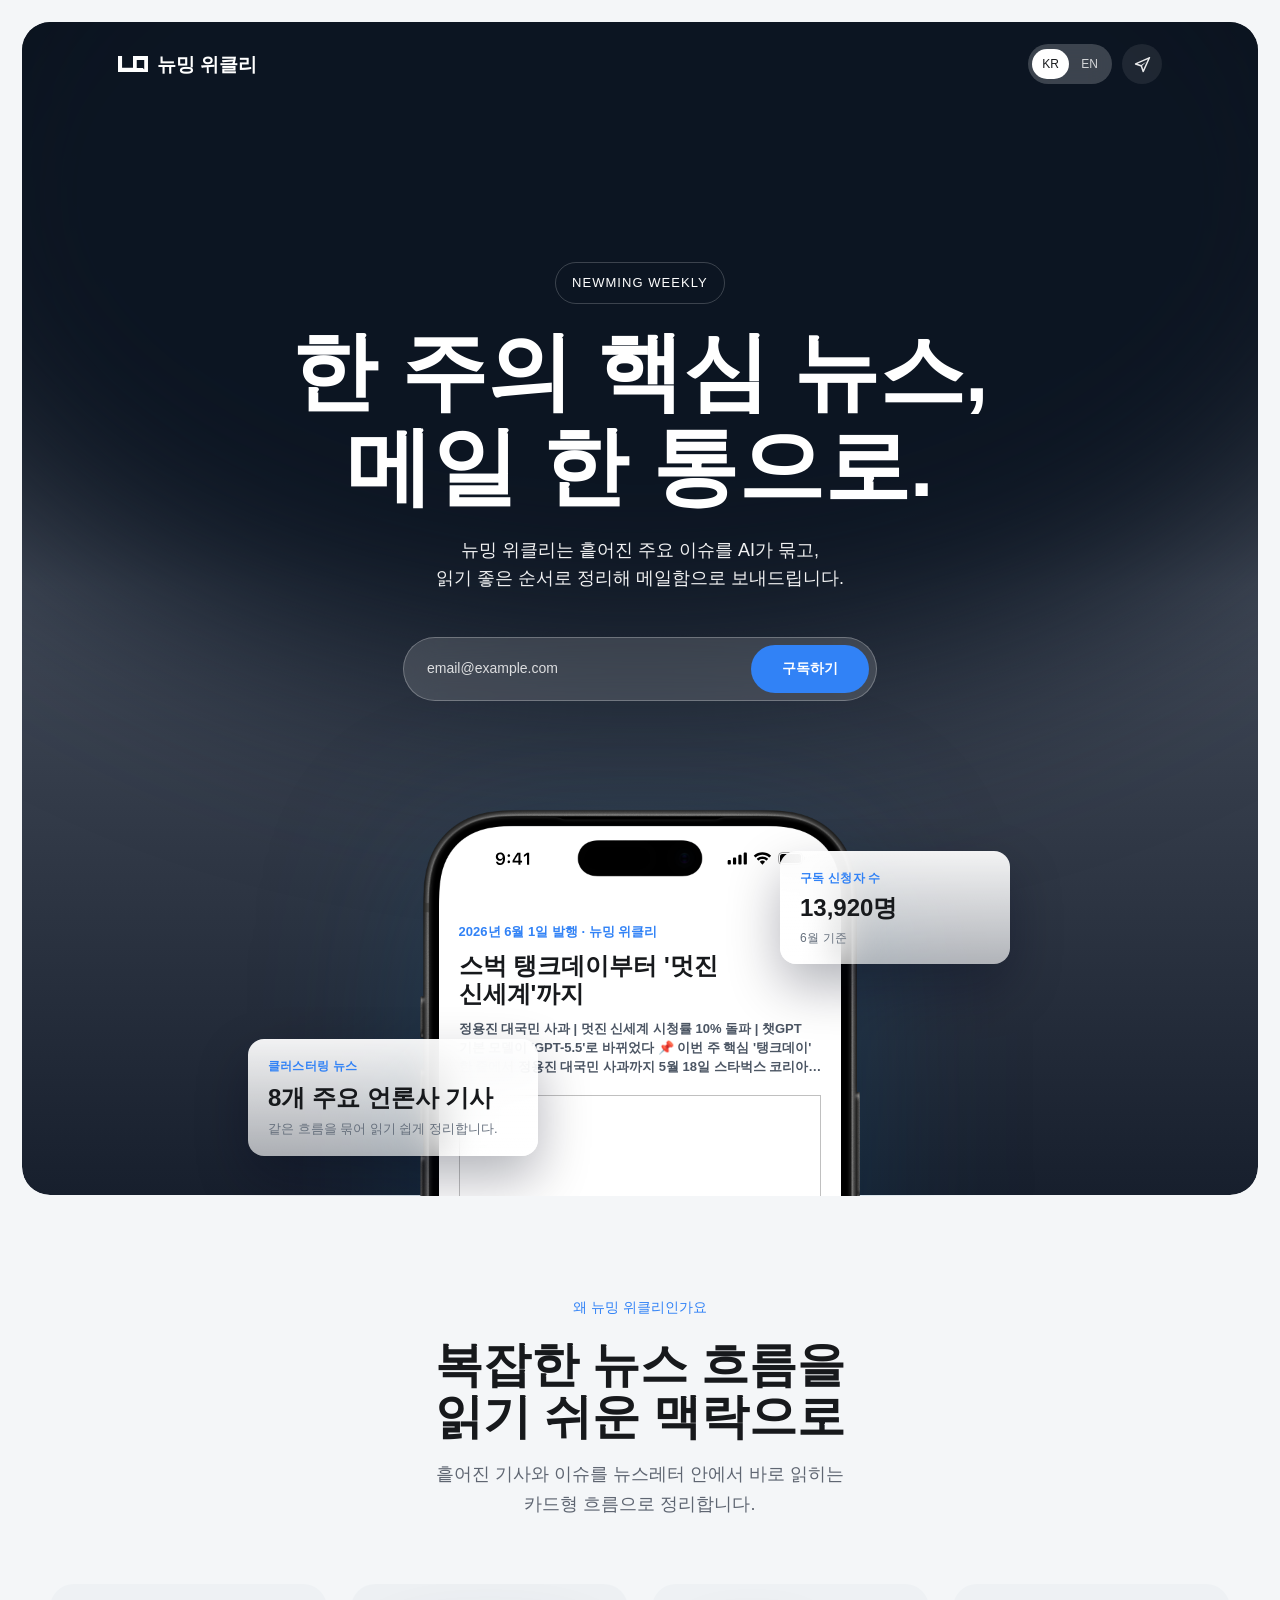
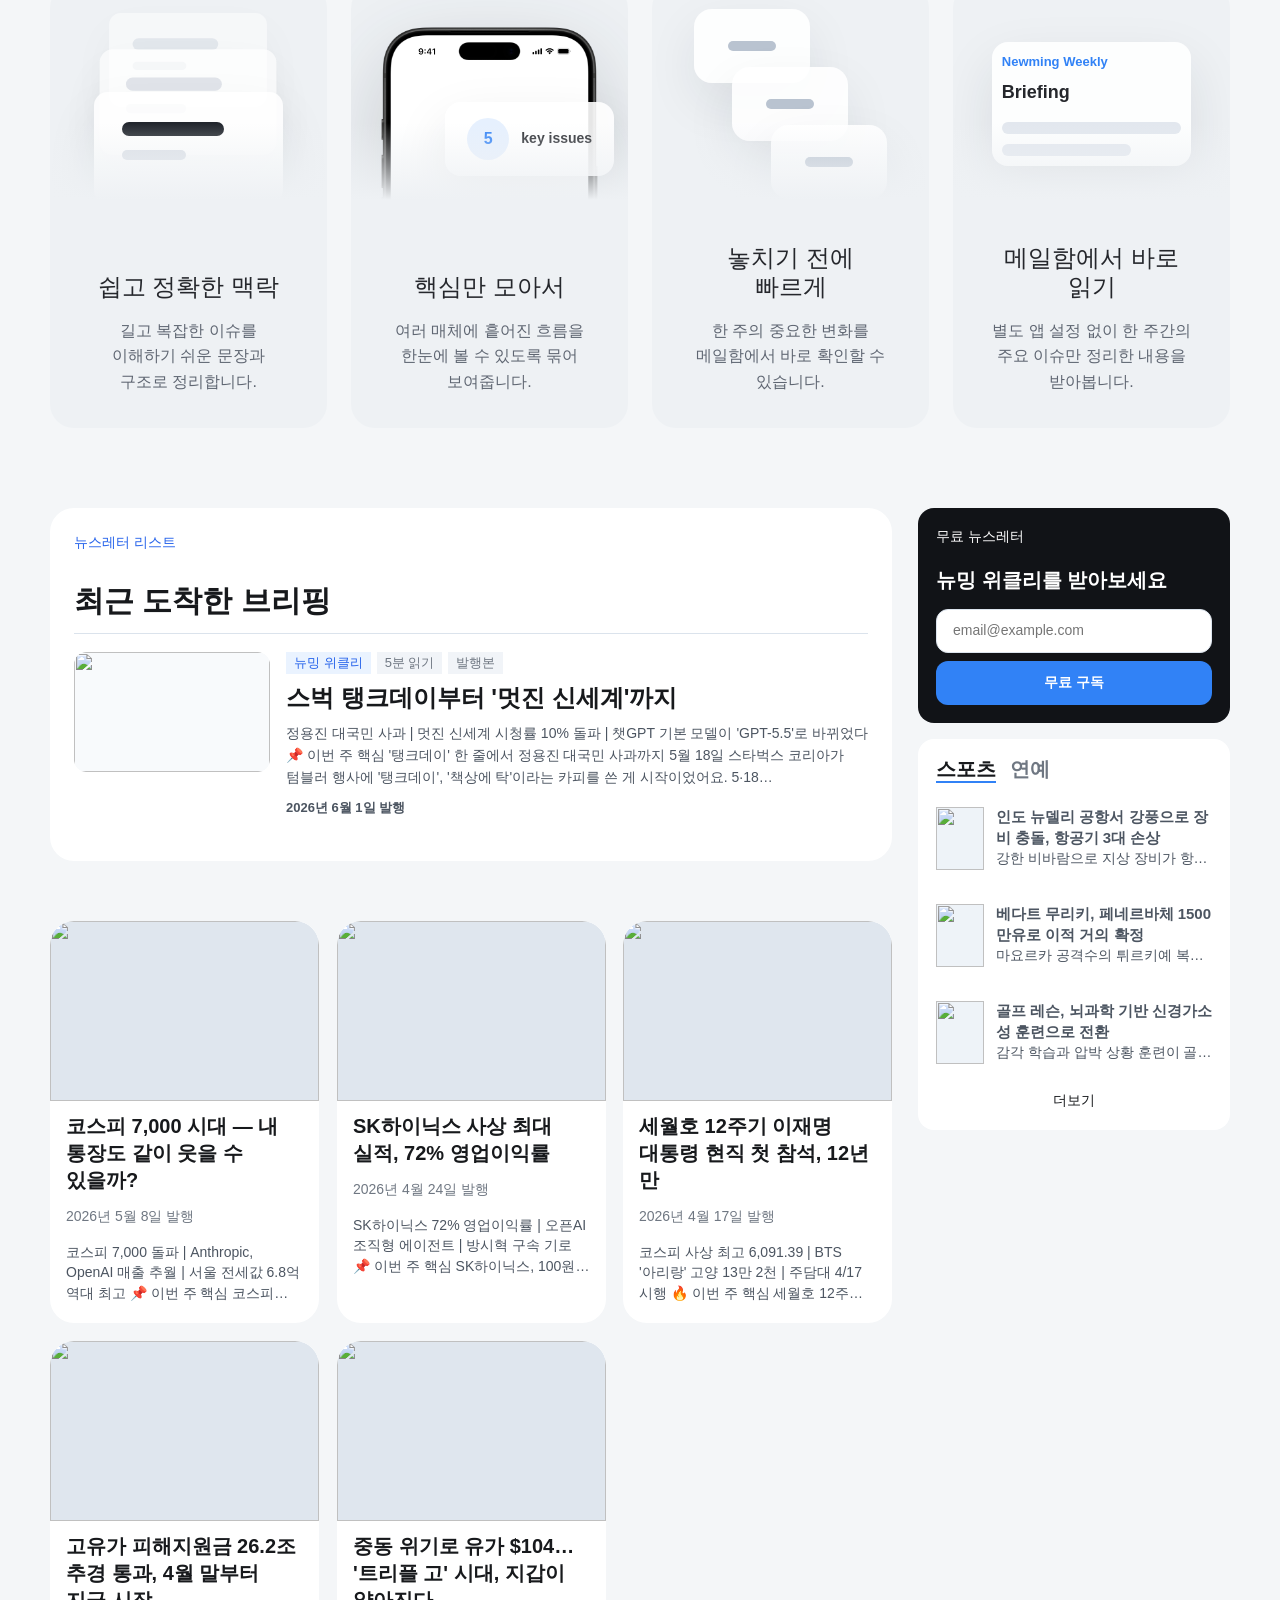
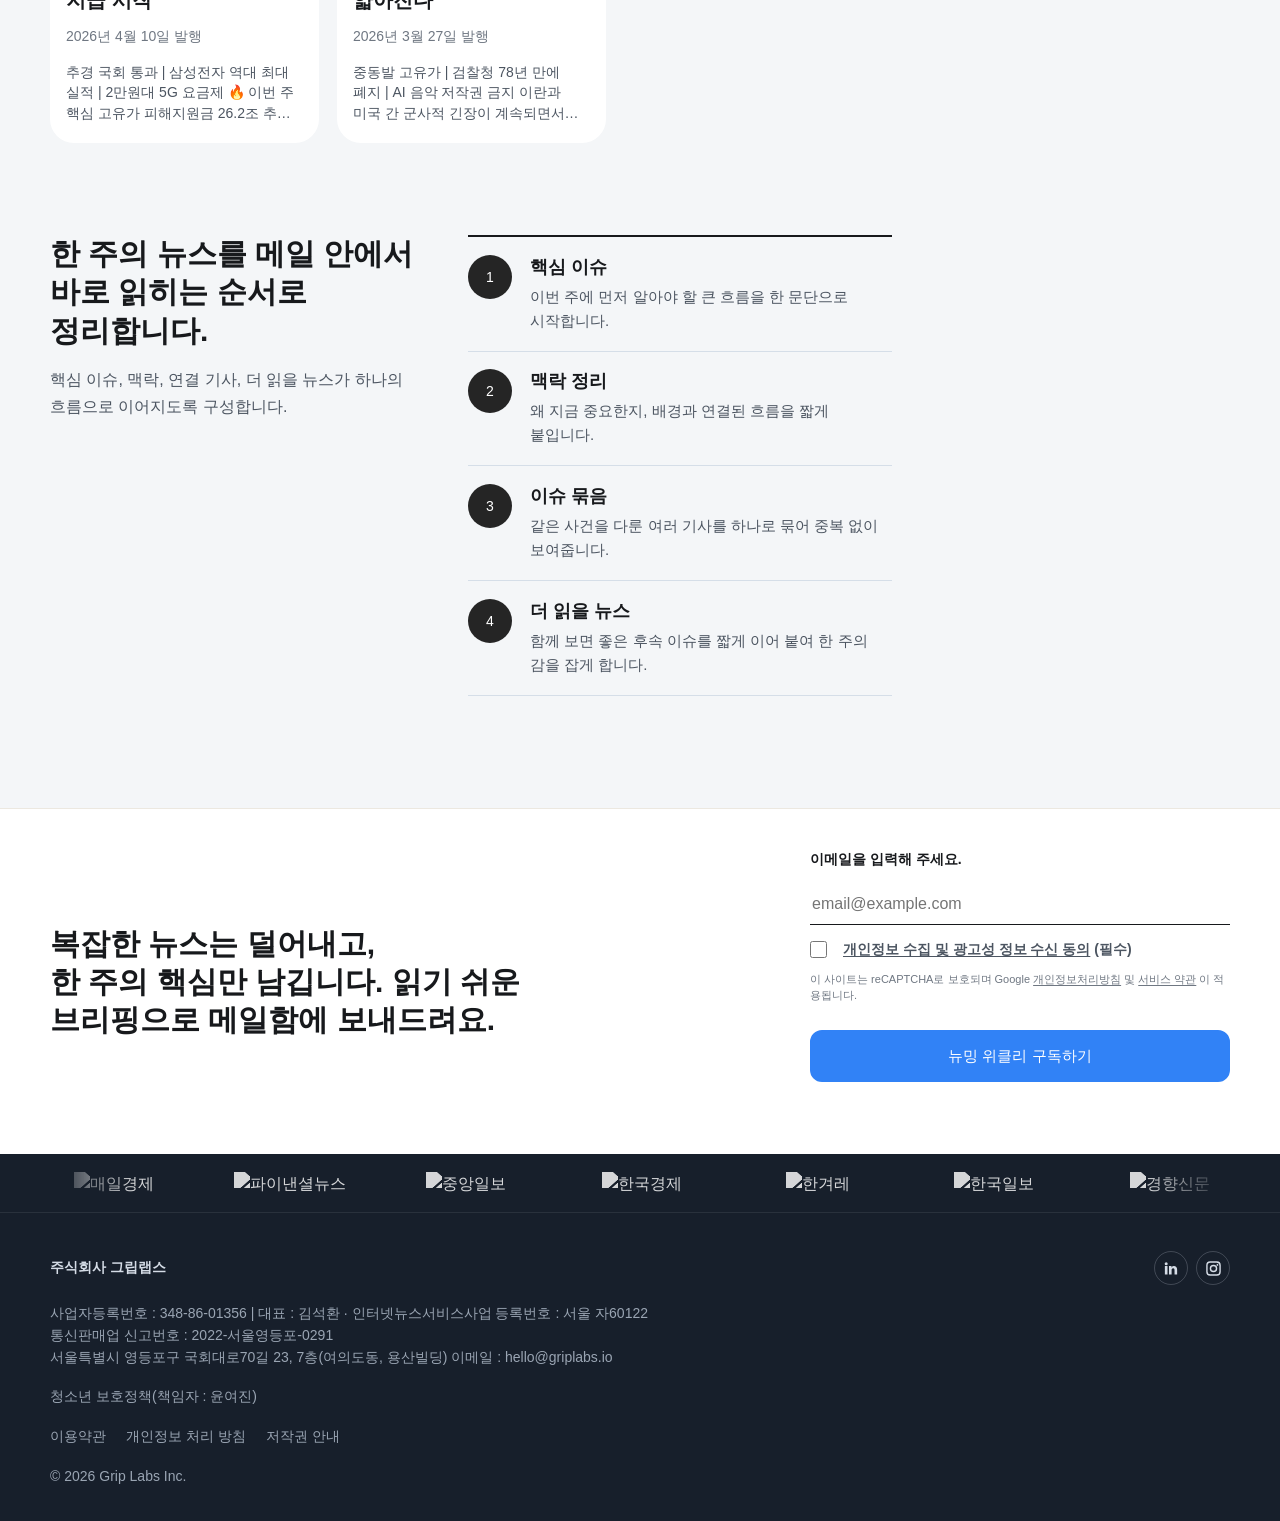
==== commit 562888ab: "Remove inline styles from issue rendering" ====
--- a/index.html
+++ b/index.html
@@ -12,6 +12,7 @@
     <meta name="keywords" content="뉴밍 위클리, 뉴밍, Newming Weekly, 뉴스레터, AI 뉴스레터, 주간 뉴스, 이슈 브리핑, 뉴스 브리핑, 이메일 뉴스레터, 요약 뉴스" />
     <meta name="robots" content="index, follow" />
     <meta name="google-site-verification" content="hhI3YuHwEM08COGSR_7kOMbBz-YNWSZNX5BCXvd0sCA" />
+    <meta name="naver-site-verification" content="aff8b89fedcdc9e17bc3b8403c38fae5b5dd827f" />
     <meta name="theme-color" content="#0a0e14" />
     <meta property="og:title" content="뉴밍 위클리" />
     <meta property="og:type" content="website" />
@@ -45,10 +46,6 @@
     <link rel="stylesheet" href="css/styles/features.css" />
     <link rel="stylesheet" href="css/header.css" />
     <link rel="stylesheet" href="css/footer.css" />
-    <script defer src="https://storage.adrop.io/js/adrop-0.1.2.min.js" type="text/javascript"></script>
-    <script>
-      window.adrop = window.adrop || {};
-    </script>
     <script type="application/ld+json">
       {
         "@context": "https://schema.org",
--- a/css/styles/legacy-layout.css
+++ b/css/styles/legacy-layout.css
@@ -101,6 +101,10 @@
   font-weight: 400;
 }
 
+.form-message.is-error {
+  color: var(--color-primary-dark);
+}
+
 .hero .form-message,
 .bottom-cta .form-message {
   color: var(--color-primary-dark);
@@ -477,6 +481,10 @@
 
 .right-rail__ad .ad-banner {
   border-radius: 16px;
+}
+
+.right-rail__ad:not(.is-filled) {
+  display: none;
 }
 
 .content-band {
@@ -790,4 +798,3 @@
 .bottom-form {
   justify-content: flex-end;
 }
-
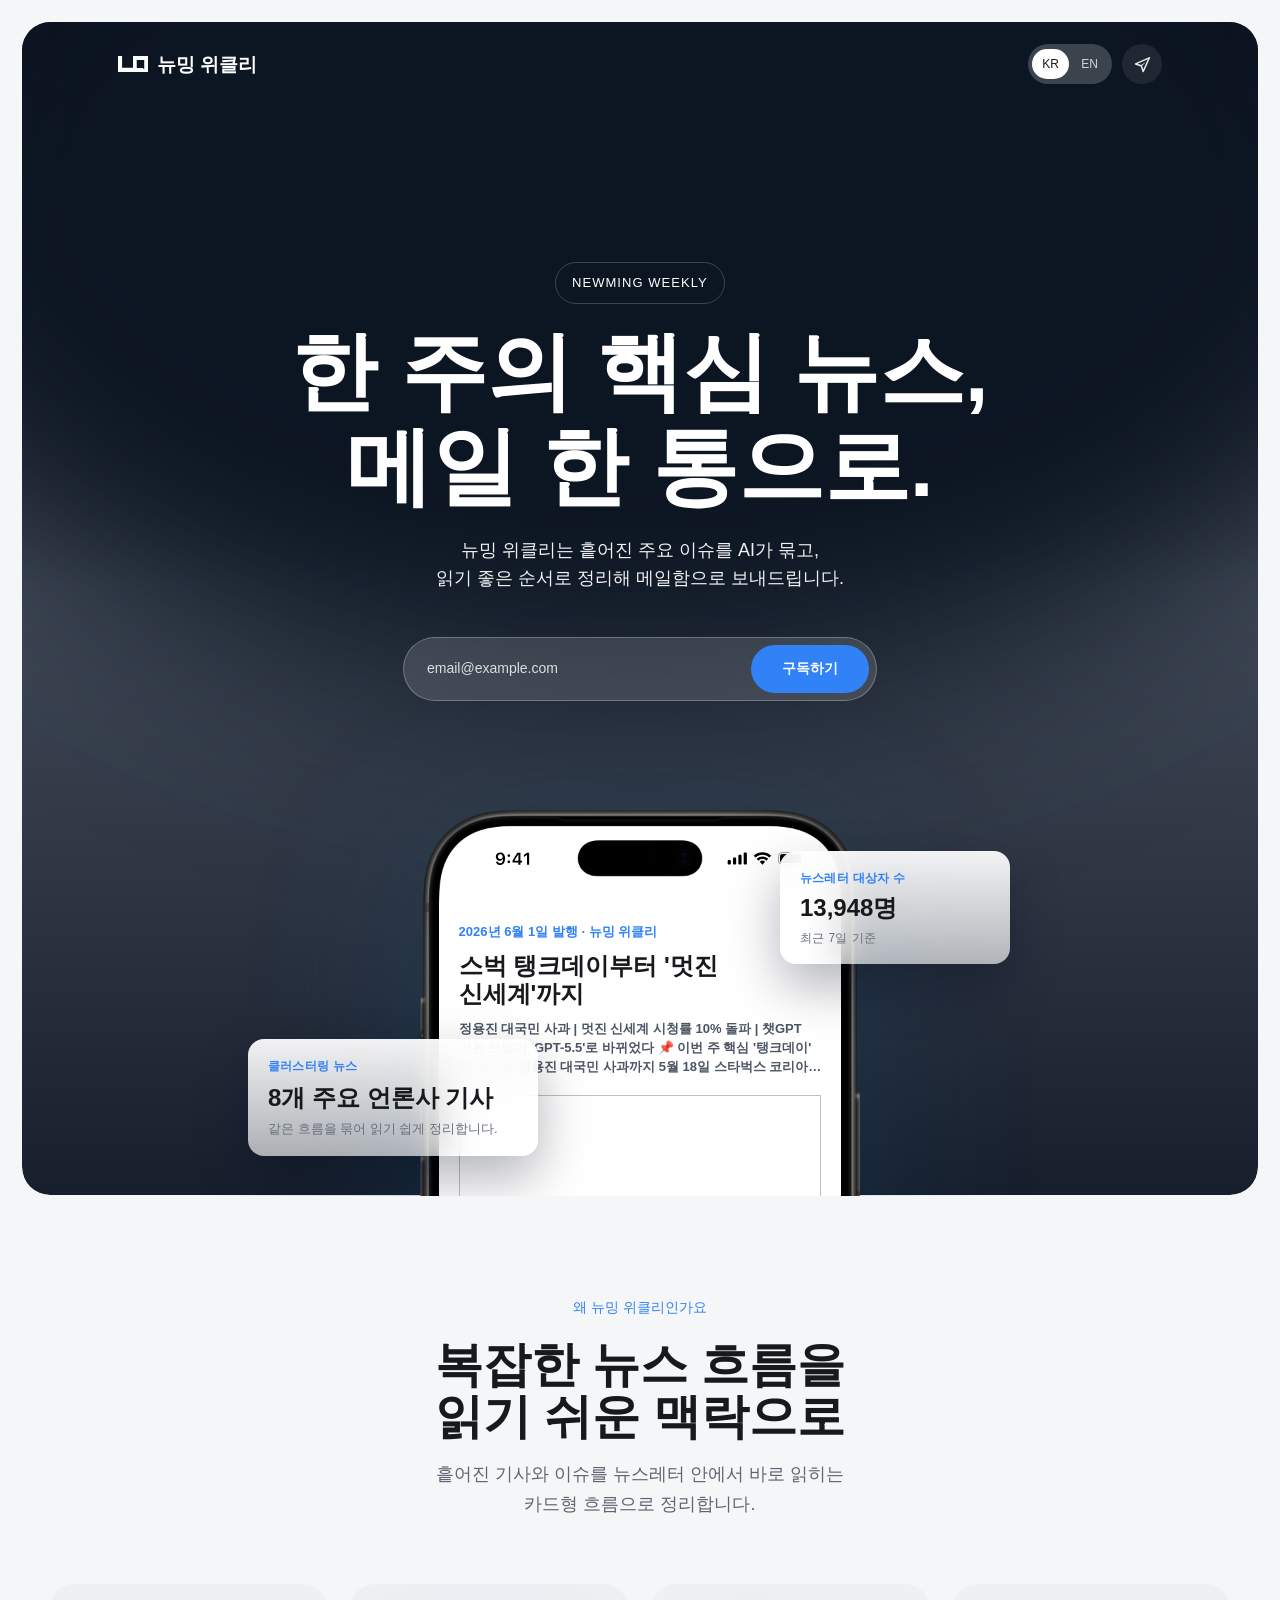
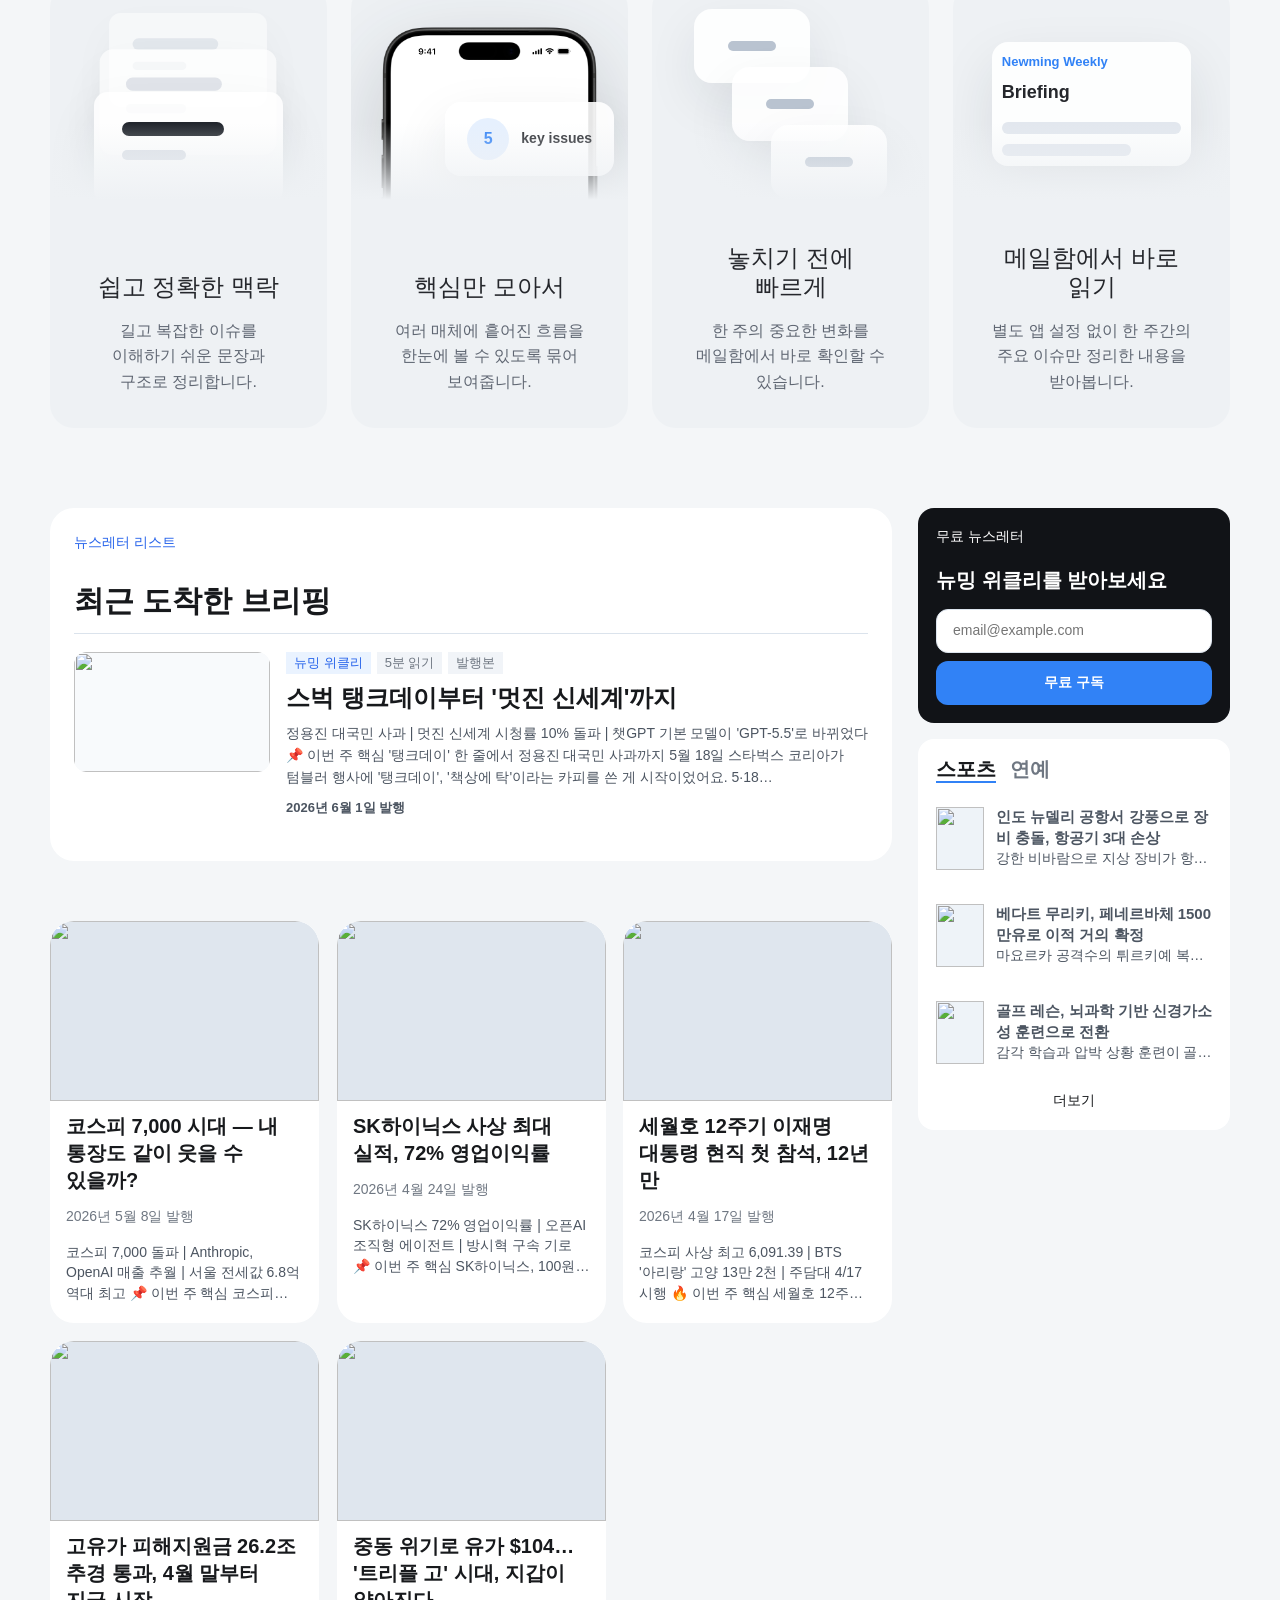
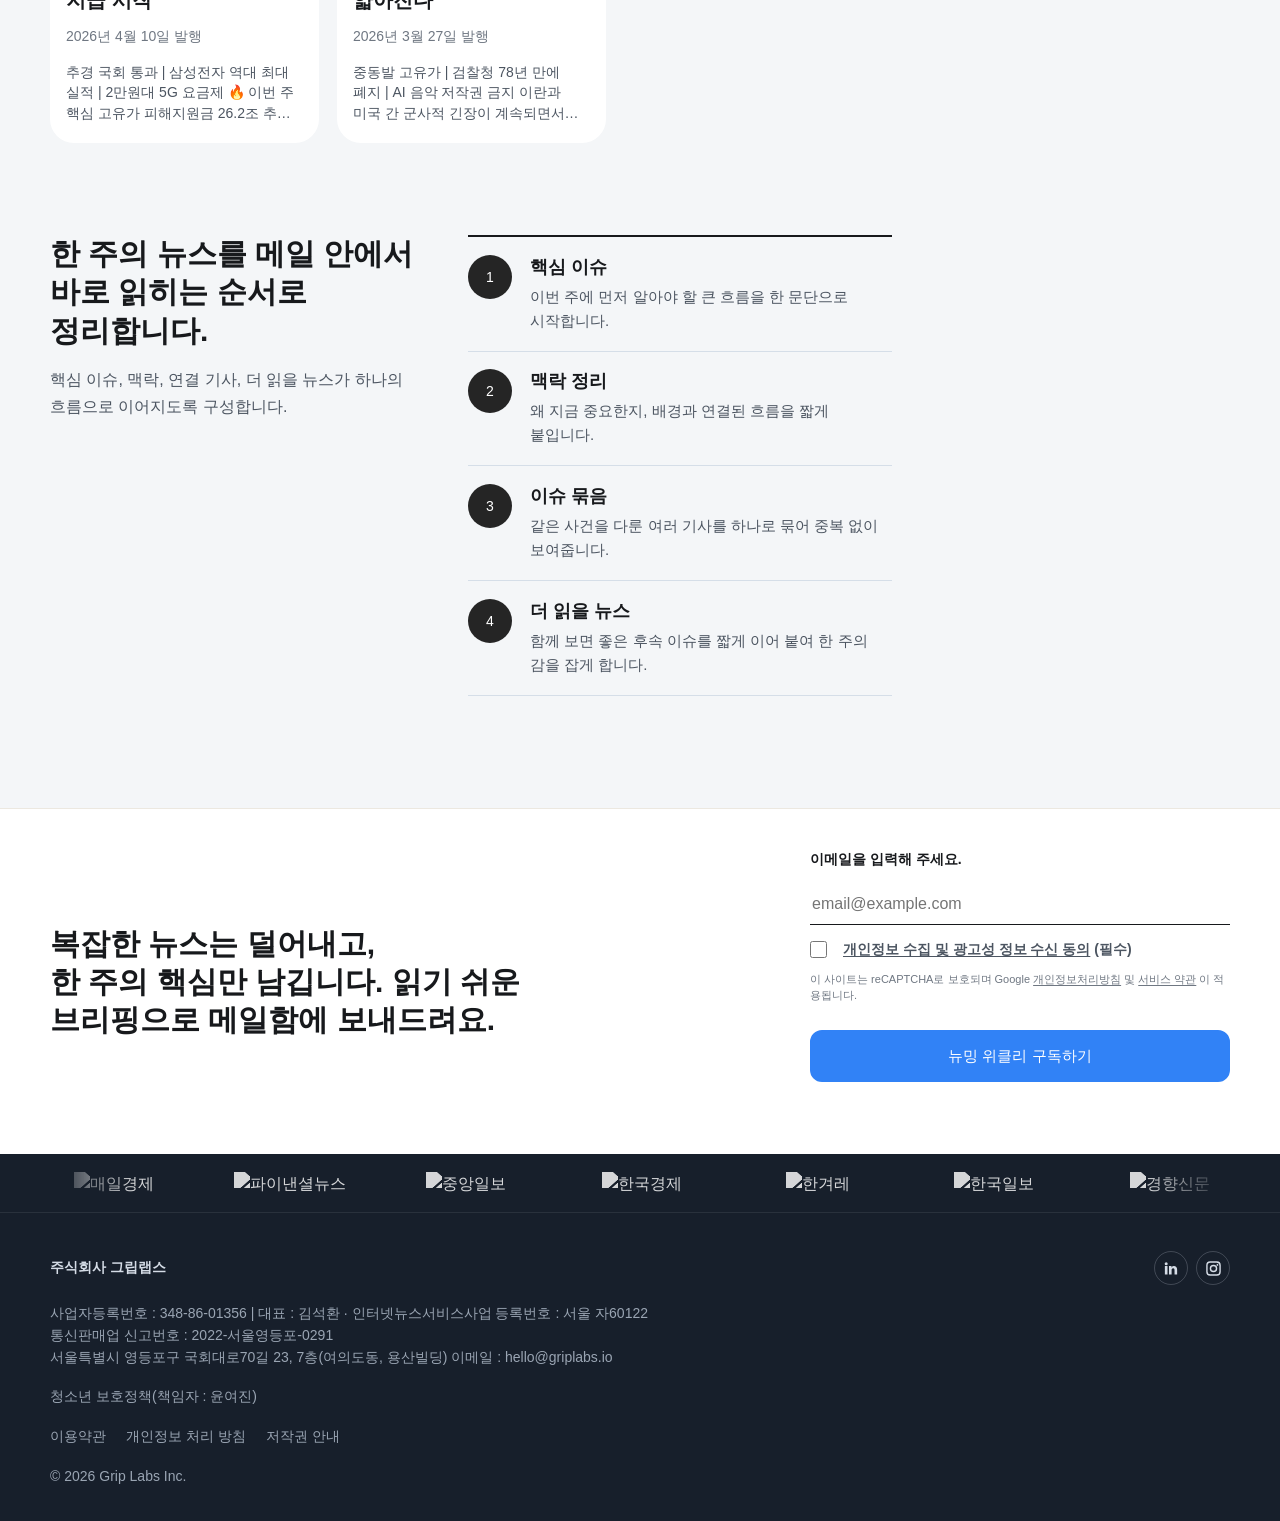
==== commit 92e0f6c9: "Use audience summary for hero count" ====
--- a/index.html
+++ b/index.html
@@ -179,9 +179,9 @@
               </div>
             </div>
             <div class="hero-mini-card hero-mini-card-right parallax-layer" data-parallax data-parallax-speed="-0.035" data-stagger-item aria-hidden="true">
-              <span data-i18n="heroLayerRightLabel">구독 신청자 수</span>
-              <strong data-i18n="heroLayerRightTitle" data-subscriber-count data-count-up="13920" data-count-suffix-ko="명" data-count-suffix-en="">13,920명</strong>
-              <em data-i18n="heroLayerRightCopy">6월 기준</em>
+              <span data-i18n="heroLayerRightLabel">뉴스레터 대상자 수</span>
+              <strong data-i18n="heroLayerRightTitle" data-subscriber-count data-count-up="13948" data-count-suffix-ko="명" data-count-suffix-en="">13,948명</strong>
+              <em data-i18n="heroLayerRightCopy">최근 7일 기준</em>
             </div>
           </div>
         </div>
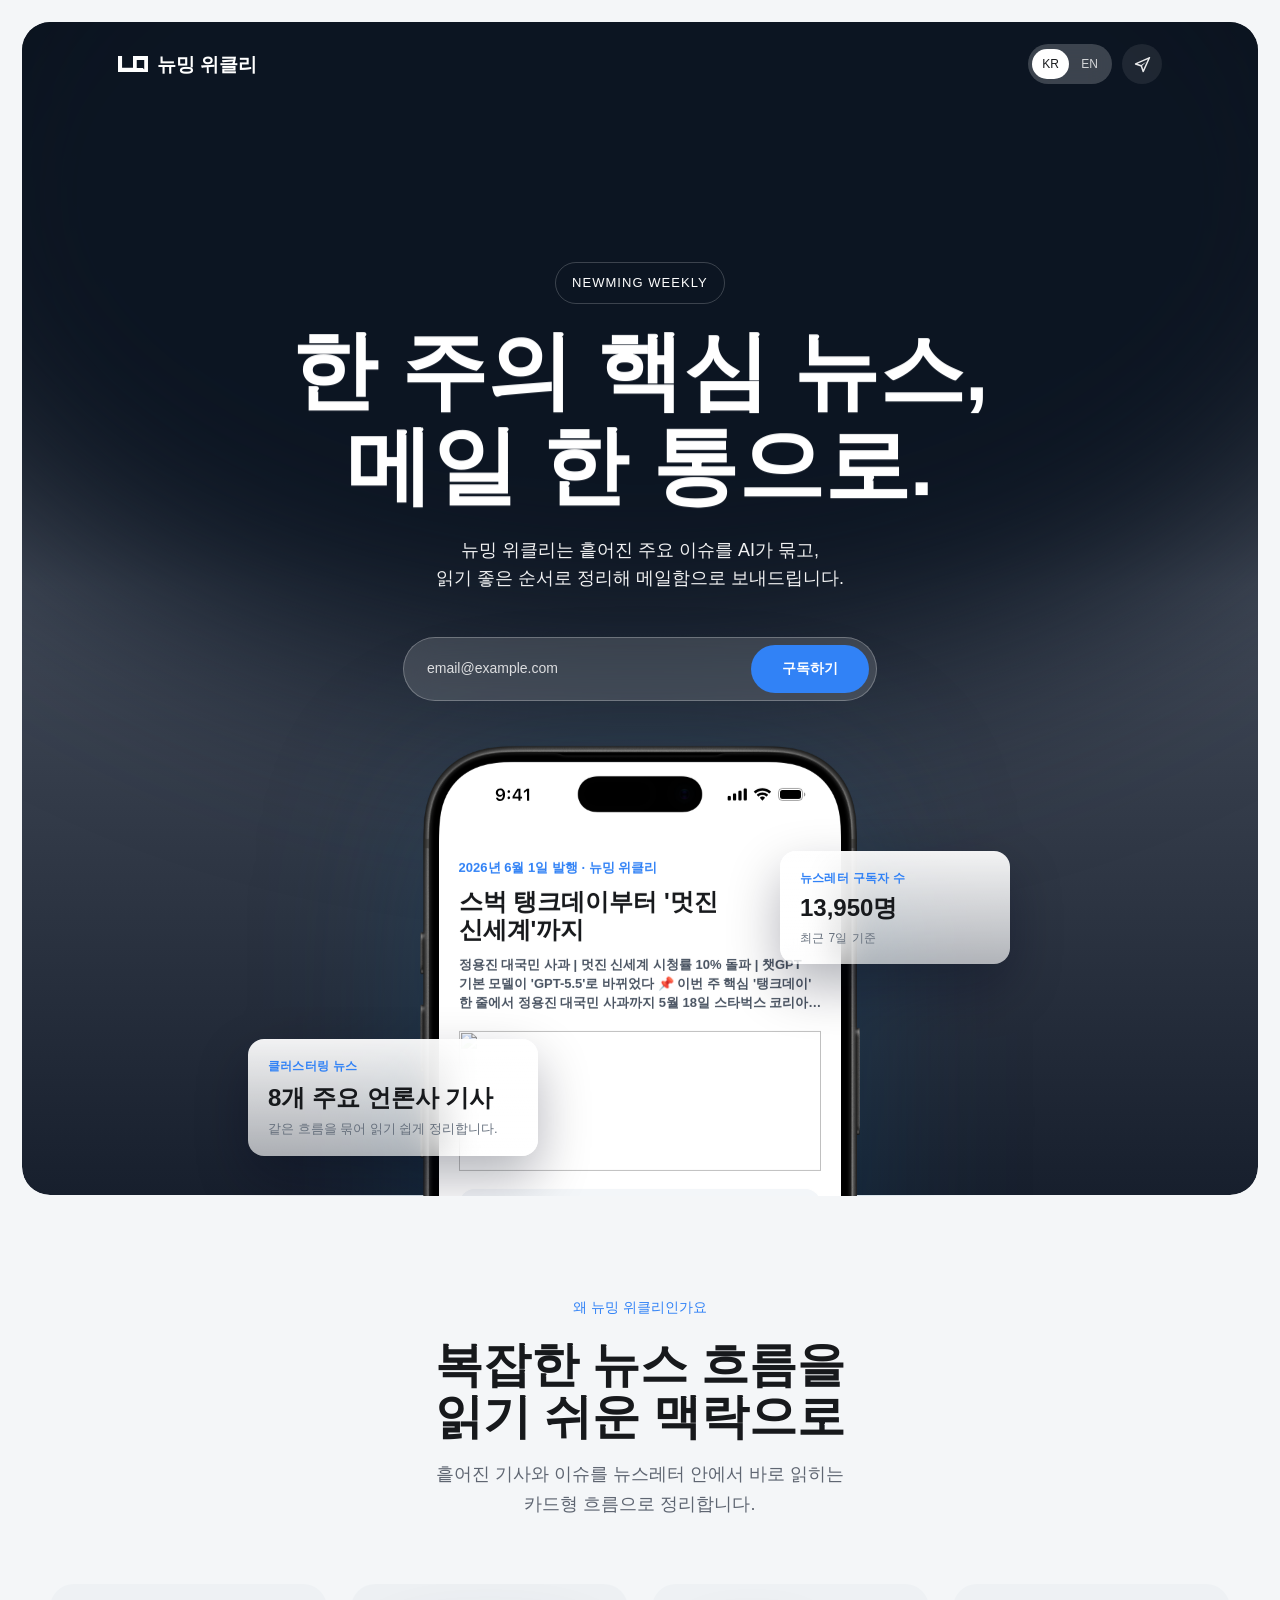
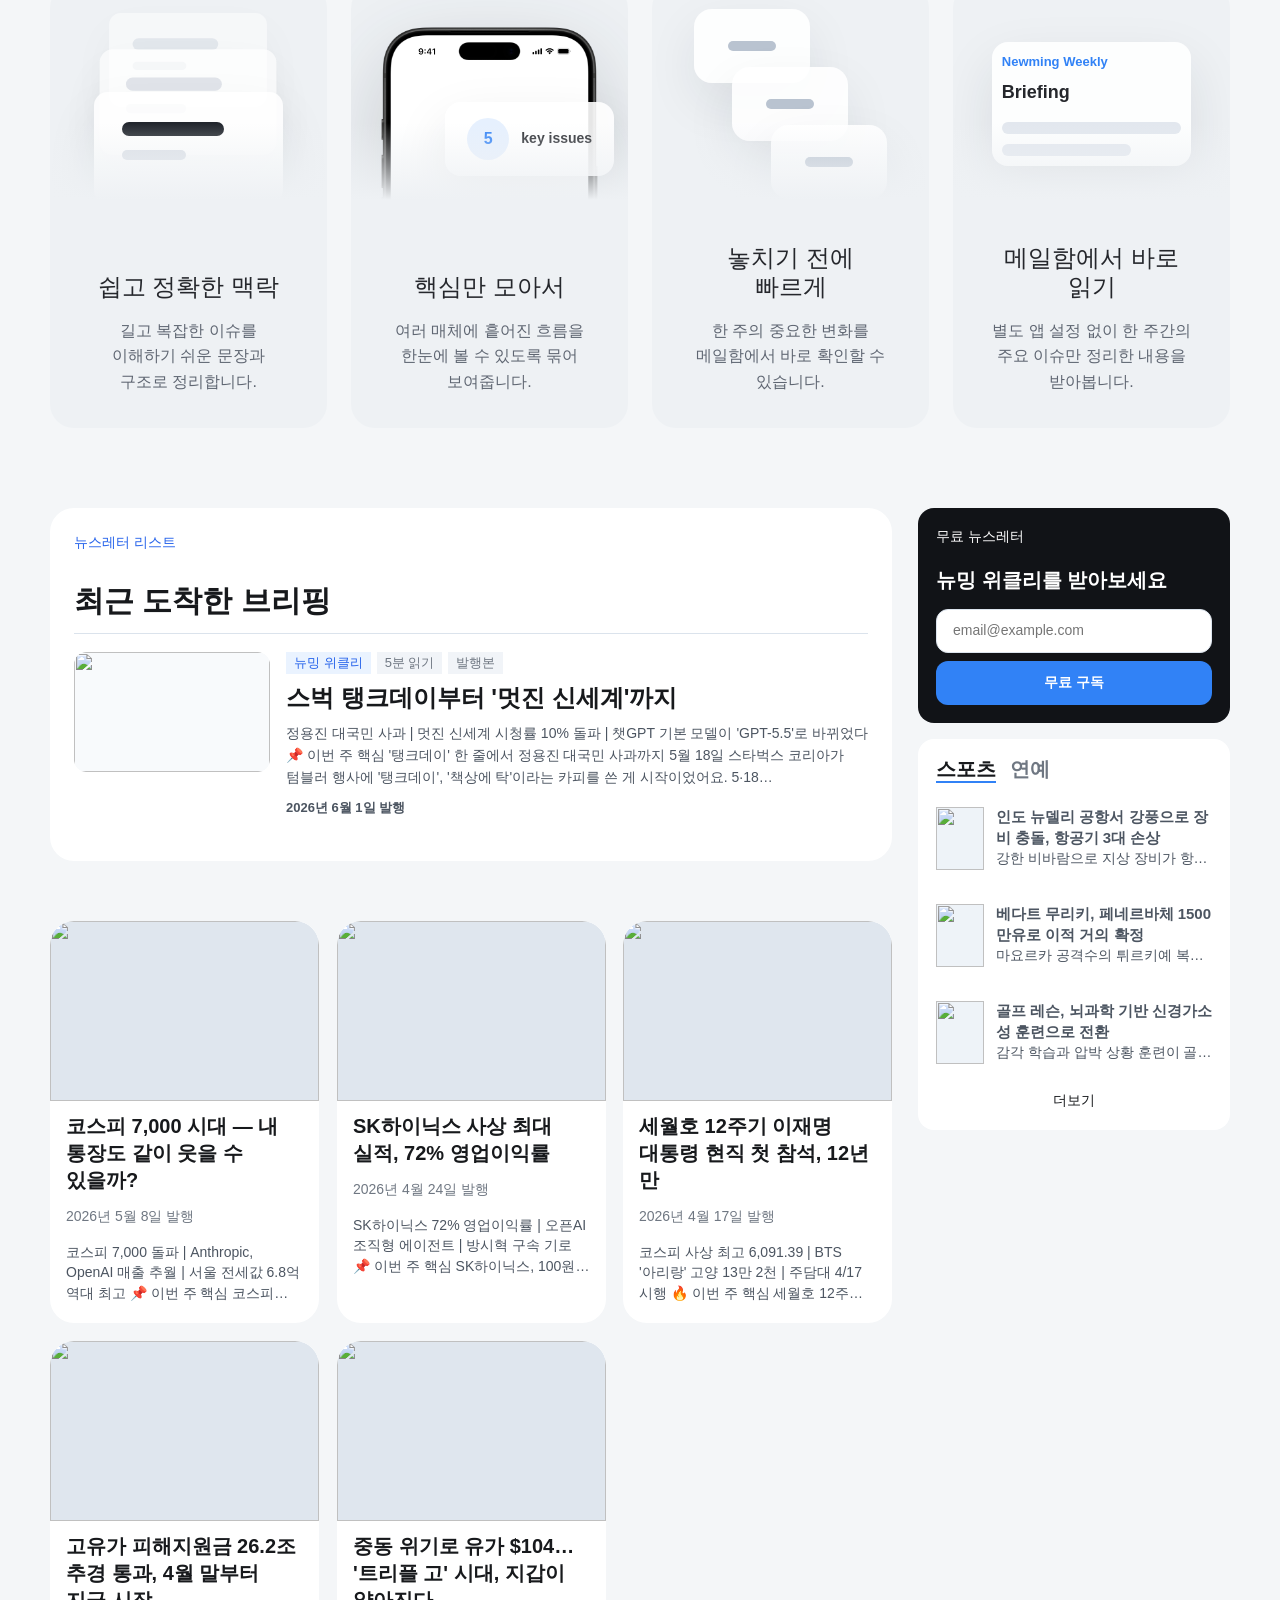
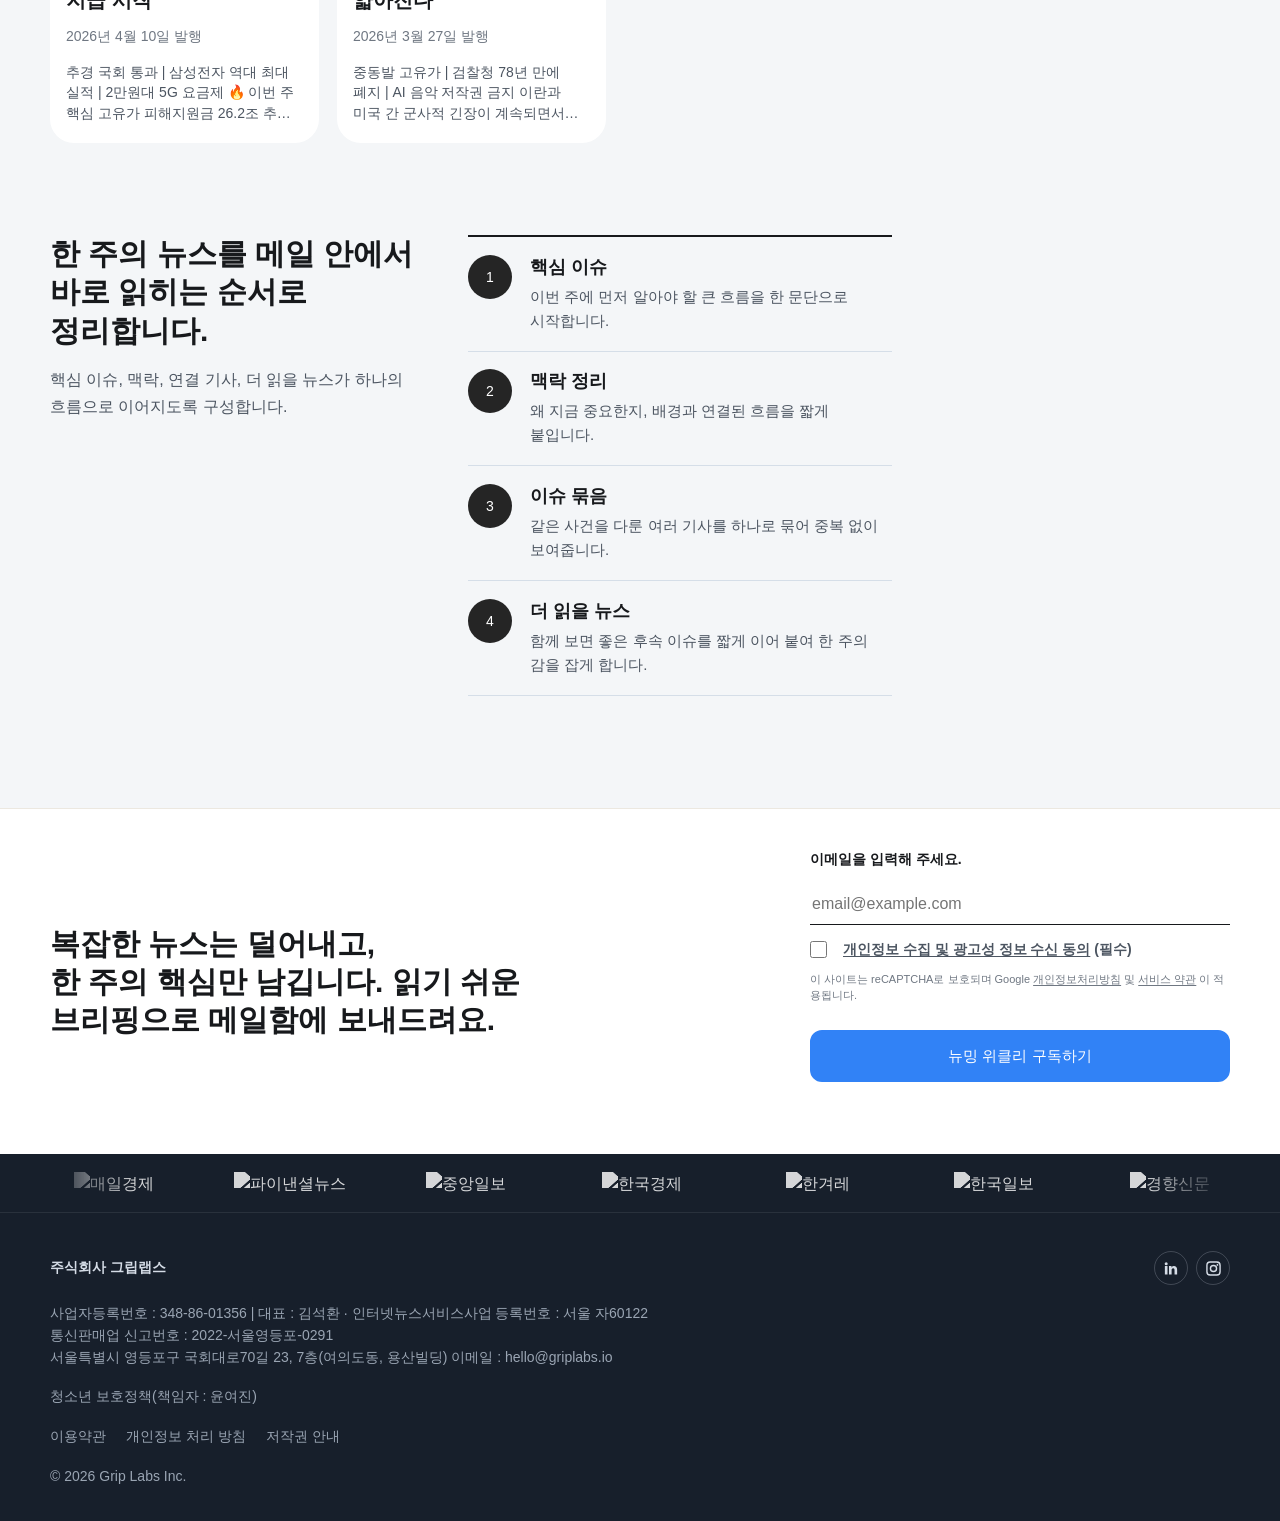
==== commit 8d6fcdc0: "Use merged audience count for hero" ====
--- a/index.html
+++ b/index.html
@@ -179,8 +179,8 @@
               </div>
             </div>
             <div class="hero-mini-card hero-mini-card-right parallax-layer" data-parallax data-parallax-speed="-0.035" data-stagger-item aria-hidden="true">
-              <span data-i18n="heroLayerRightLabel">뉴스레터 대상자 수</span>
-              <strong data-i18n="heroLayerRightTitle" data-subscriber-count data-count-up="13948" data-count-suffix-ko="명" data-count-suffix-en="">13,948명</strong>
+              <span data-i18n="heroLayerRightLabel">뉴스레터 구독자 수</span>
+              <strong data-i18n="heroLayerRightTitle" data-subscriber-count data-count-up="13950" data-count-suffix-ko="명" data-count-suffix-en="">13,950명</strong>
               <em data-i18n="heroLayerRightCopy">최근 7일 기준</em>
             </div>
           </div>
--- a/css/styles/modals-toast.css
+++ b/css/styles/modals-toast.css
@@ -748,7 +748,7 @@
   }
 
   .issue-modal-panel {
-    width: min(calc(100vw - 32px), 420px);
+    width: min(calc(100vw - 4px), 420px);
     margin-bottom: 0;
   }
 
@@ -849,6 +849,12 @@
   transform: translate(-50%, 0);
 }
 
+@media (max-width: 840px) {
+  body.modal-open .toast {
+    top: max(56px, calc(env(safe-area-inset-top) + 14px));
+  }
+}
+
 .toast.is-error {
   background: rgba(180, 35, 24, 0.78);
 }
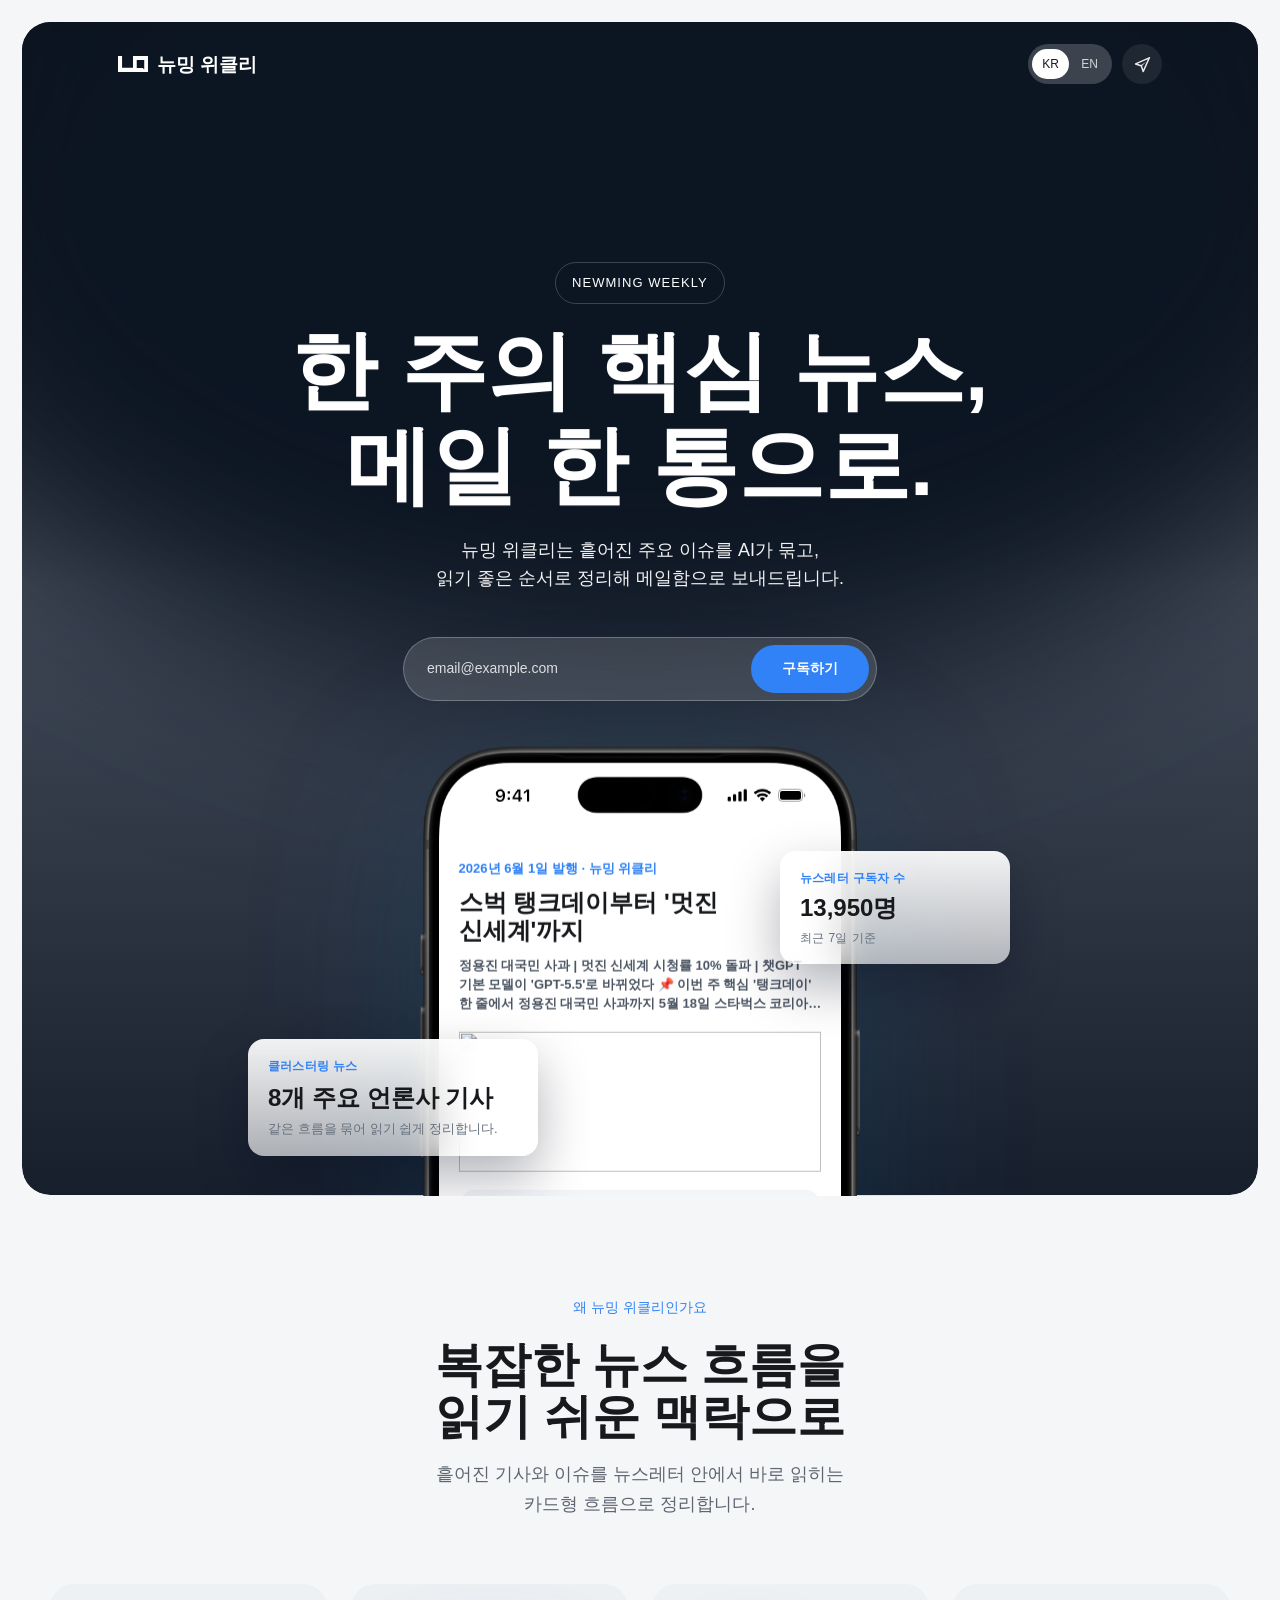
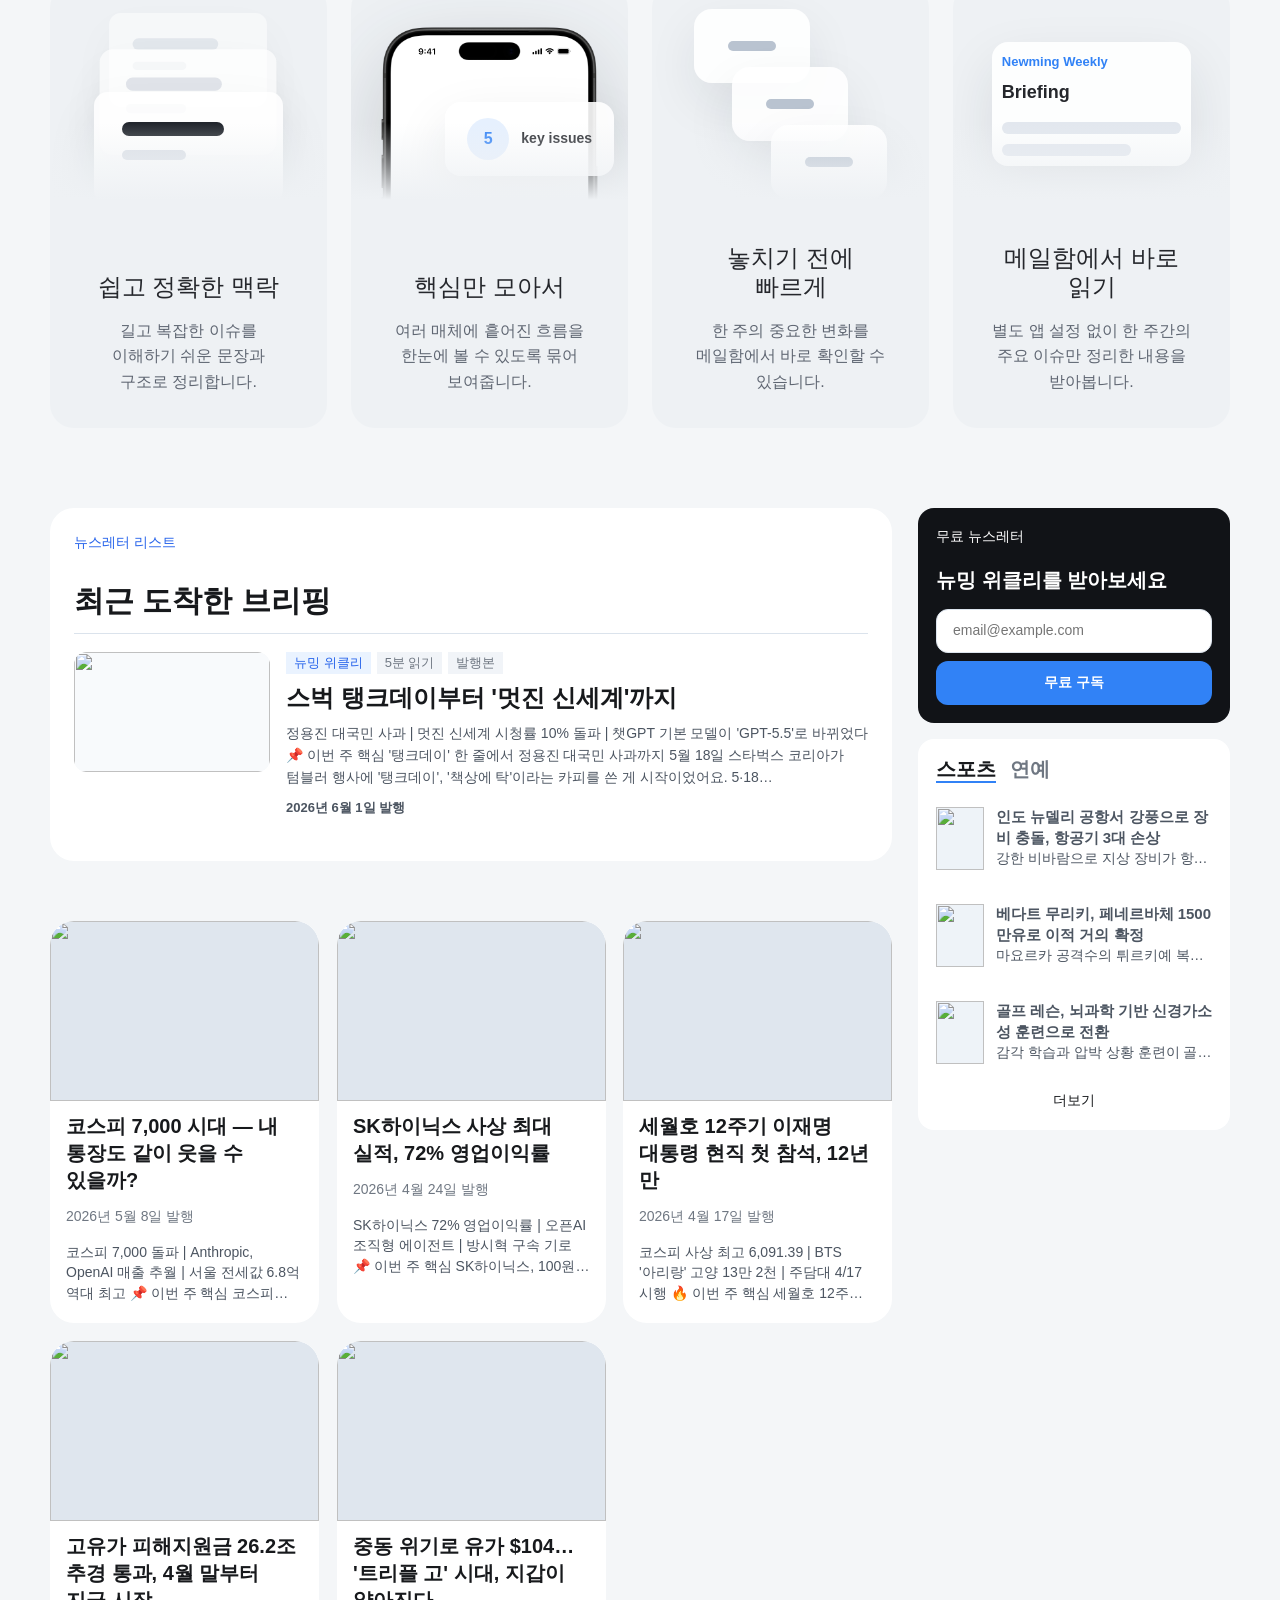
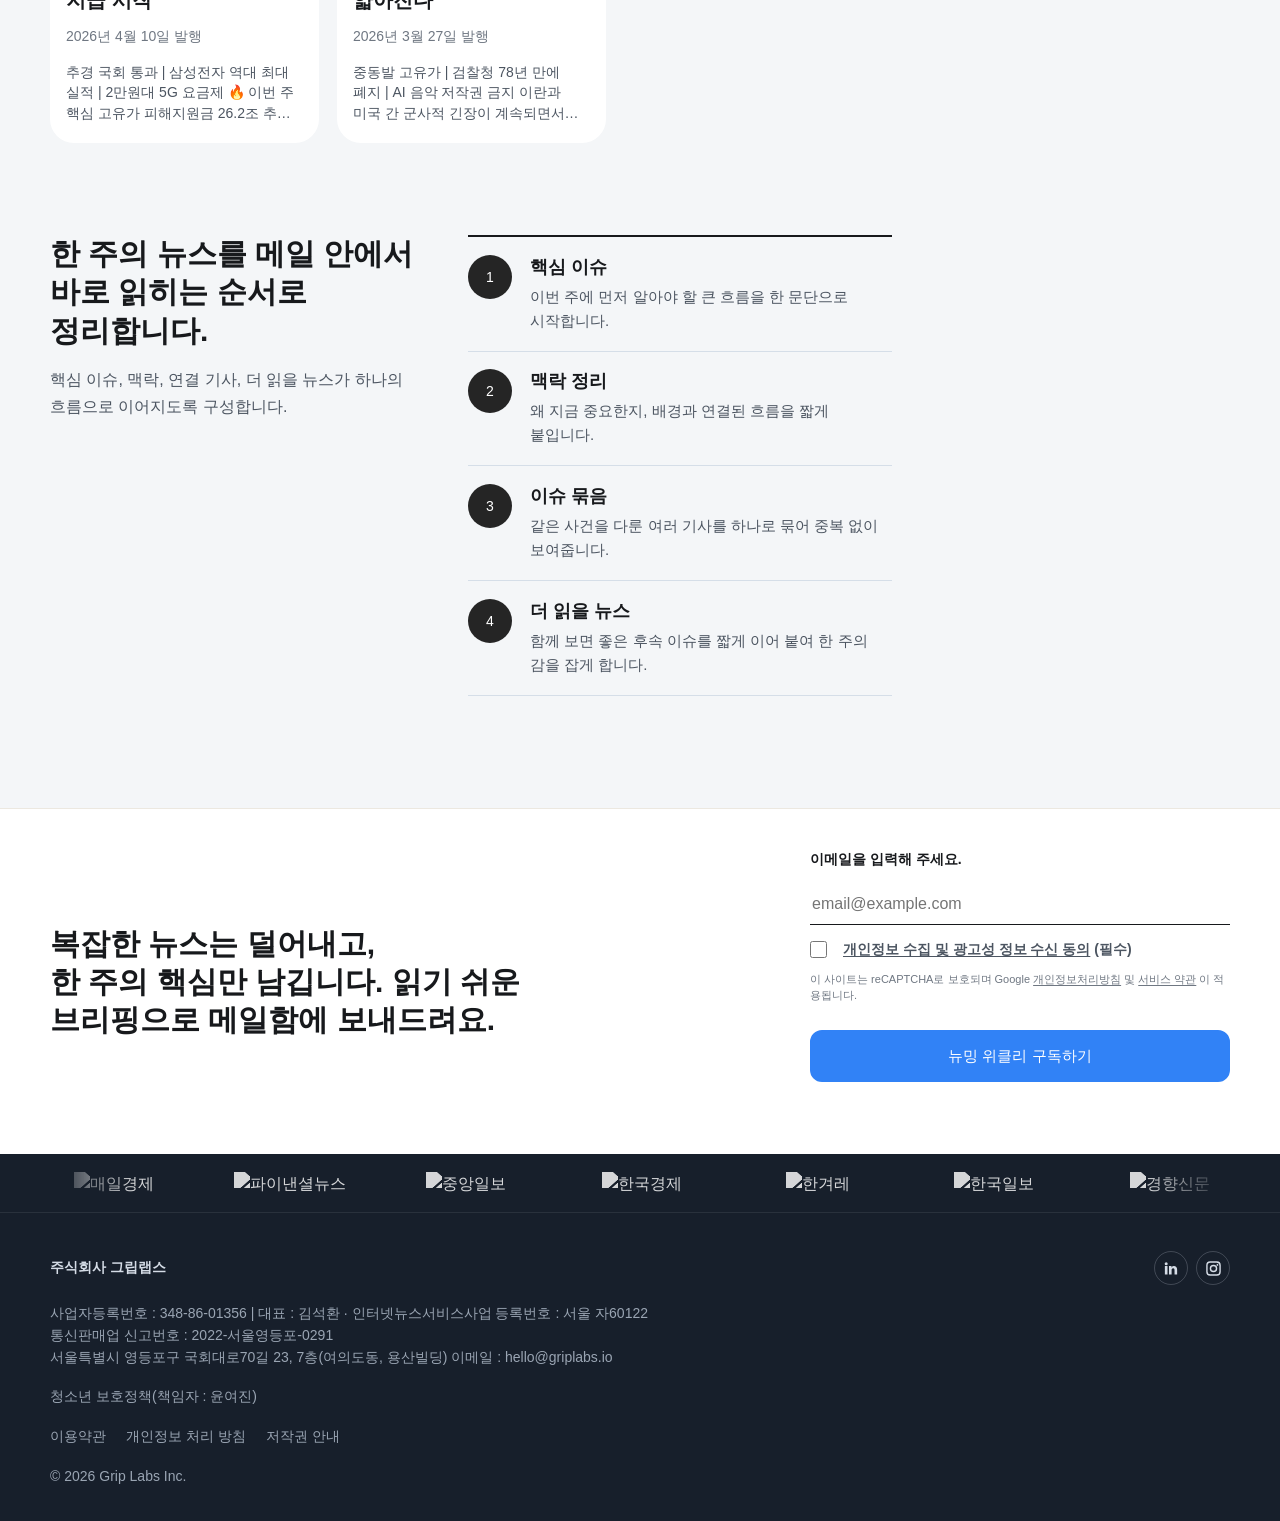
==== commit 77a5081b: "Automate newsletter SEO sync" ====
--- a/index.html
+++ b/index.html
@@ -86,6 +86,9 @@
         ]
       }
     </script>
+    <!-- NEWSLETTER_ITEMLIST_JSONLD_START -->
+    <script type="application/ld+json">{"@context":"https://schema.org","@type":"ItemList","@id":"https://weekly.newming.io/#newsletter-issues","name":"뉴밍 위클리 최신 발행 목록","itemListElement":[{"@type":"ListItem","position":1,"url":"https://weekly.newming.io/issues/newming_weekly_20260616/","name":"[뉴밍 위클리] 한화그룹주, 종전 협상 뒤에도 강세","description":"[뉴밍 위클리] 한화그룹주, 종전 협상 뒤에도 강세","image":"https://cdn.newming.io/news/hk/01.43307489.1.webp","datePublished":"2026-06-16T00:00:00.000Z"},{"@type":"ListItem","position":2,"url":"https://weekly.newming.io/issues/newming_weekly_20260605/","name":"[뉴밍 위클리] 선관위원장 사퇴·코스피 급락","description":"투표용지 부족 사태, 코스피 급락, 한화 폭발 사고, 젠슨 황 방한, 청년 빚 문제를 정리했습니다.","image":"https://cdn.newming.io/news/fn/202606051634078460_l.webp","datePublished":"2026-06-05T00:00:00.000Z"}]}</script>
+    <!-- NEWSLETTER_ITEMLIST_JSONLD_END -->
   </head>
   <body>
     <header class="site-header">
@@ -262,25 +265,37 @@
             </div>
 
             <div class="newsletter-list" data-newsletter-list>
-              <div class="newsletter-loading-copy" aria-live="polite">뉴스레터 불러오는 중...</div>
-              <div class="newsletter-list-skeleton">
-                <article class="newsletter-item newsletter-item-placeholder" aria-hidden="true">
-                  <span class="newsletter-list-placeholder-image"></span>
-                  <span class="newsletter-list-placeholder-body">
-                    <span class="newsletter-card-placeholder-line is-title"></span>
-                    <span class="newsletter-card-placeholder-line"></span>
-                    <span class="newsletter-card-placeholder-line is-short"></span>
-                  </span>
-                </article>
-                <article class="newsletter-item newsletter-item-placeholder" aria-hidden="true">
-                  <span class="newsletter-list-placeholder-image"></span>
-                  <span class="newsletter-list-placeholder-body">
-                    <span class="newsletter-card-placeholder-line is-title"></span>
-                    <span class="newsletter-card-placeholder-line"></span>
-                    <span class="newsletter-card-placeholder-line is-short"></span>
-                  </span>
-                </article>
-              </div>
+              <!-- NEWSLETTER_SEO_LIST_START -->
+              <a class="newsletter-item" href="/issues/newming_weekly_20260616/" data-issue-key="newming_weekly_20260616" data-stagger-item>
+                <span class="newsletter-thumb">
+                  <img src="https://cdn.newming.io/news/hk/01.43307489.1.webp" alt="" loading="lazy" />
+                </span>
+                <div>
+                  <div class="newsletter-meta">
+                    <span>뉴밍 위클리</span>
+                    <span>5분 읽기</span>
+                    <span>발행본</span>
+                  </div>
+                  <h3>[뉴밍 위클리] 한화그룹주, 종전 협상 뒤에도 강세</h3>
+                  <time datetime="2026-06-16">2026.06.16</time>
+                </div>
+              </a>
+              <a class="newsletter-item" href="/issues/newming_weekly_20260605/" data-issue-key="newming_weekly_20260605" data-stagger-item>
+                <span class="newsletter-thumb">
+                  <img src="https://cdn.newming.io/news/fn/202606051634078460_l.webp" alt="" loading="lazy" />
+                </span>
+                <div>
+                  <div class="newsletter-meta">
+                    <span>뉴밍 위클리</span>
+                    <span>5분 읽기</span>
+                    <span>발행본</span>
+                  </div>
+                  <h3>[뉴밍 위클리] 선관위원장 사퇴·코스피 급락</h3>
+                  <p>투표용지 부족 사태, 코스피 급락, 한화 폭발 사고, 젠슨 황 방한, 청년 빚 문제를 정리했습니다.</p>
+                  <time datetime="2026-06-05">2026.06.05</time>
+                </div>
+              </a>
+              <!-- NEWSLETTER_SEO_LIST_END -->
             </div>
 
           </section>
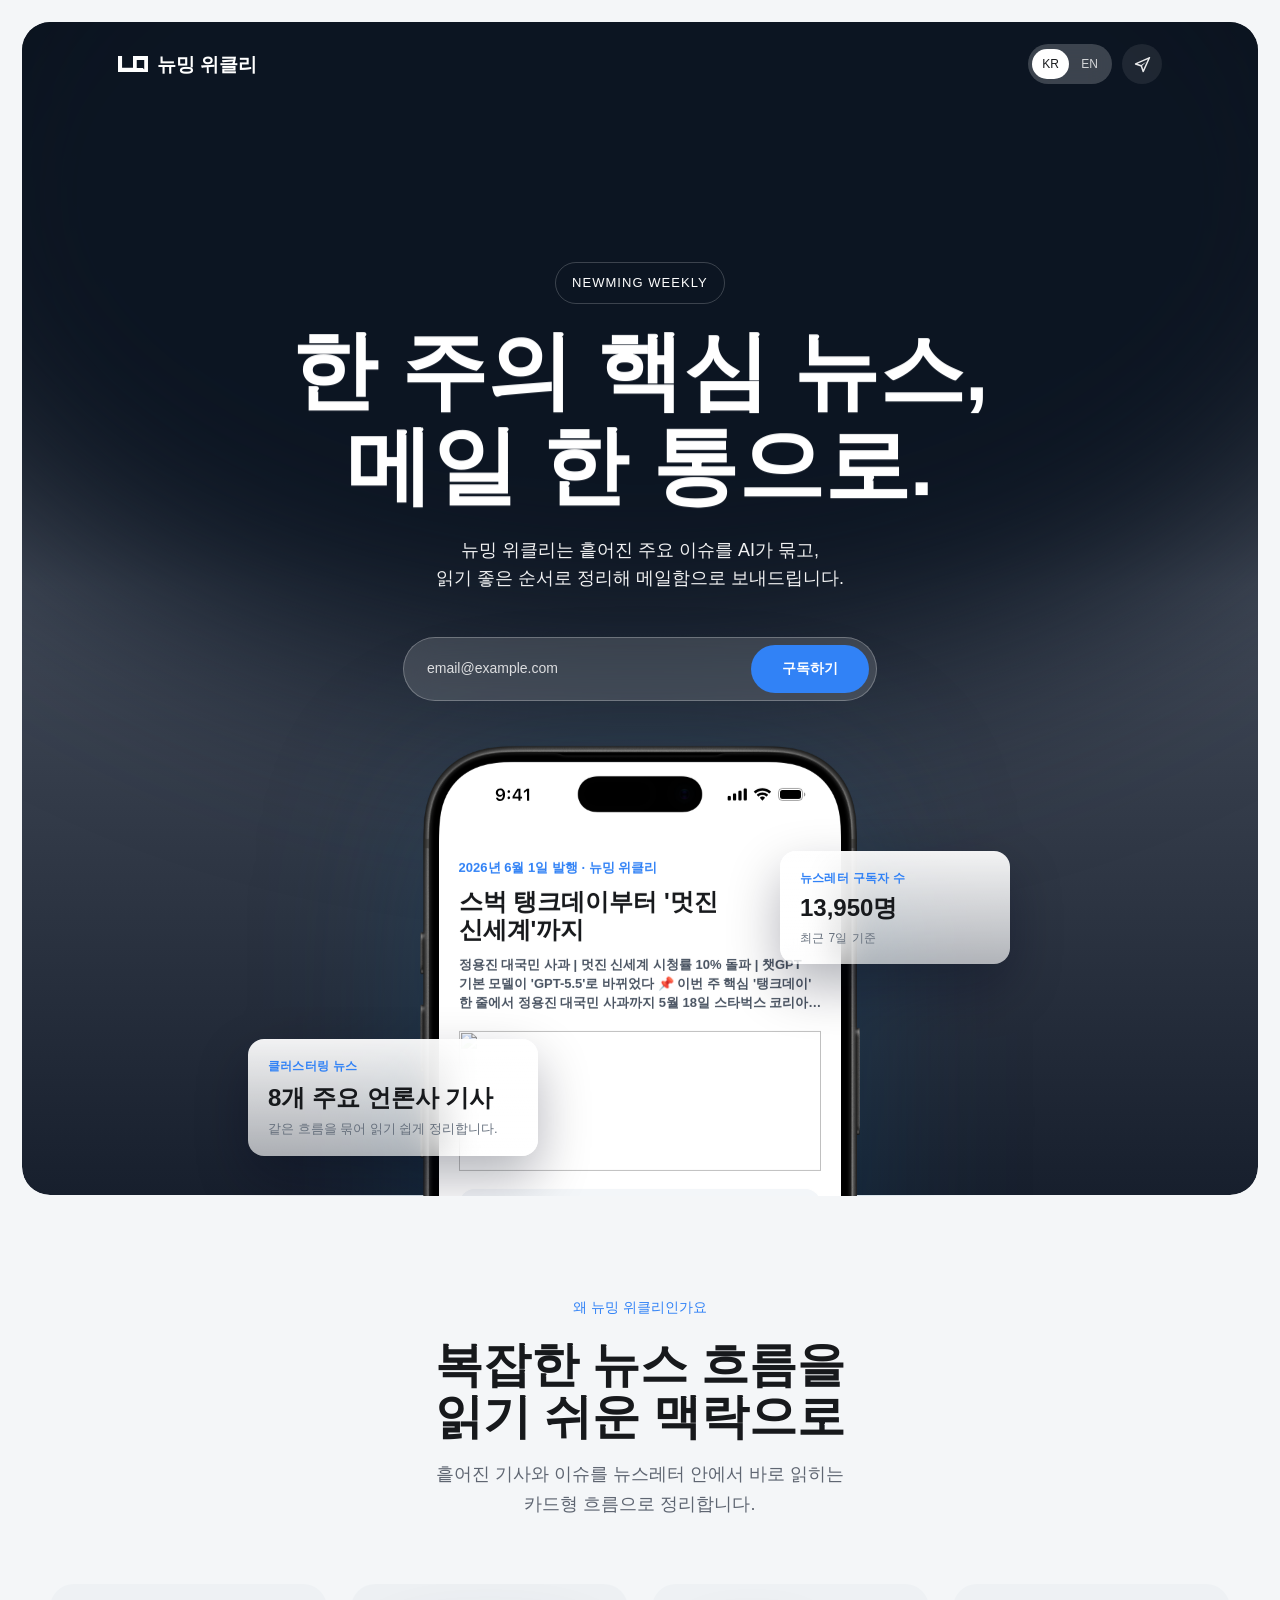
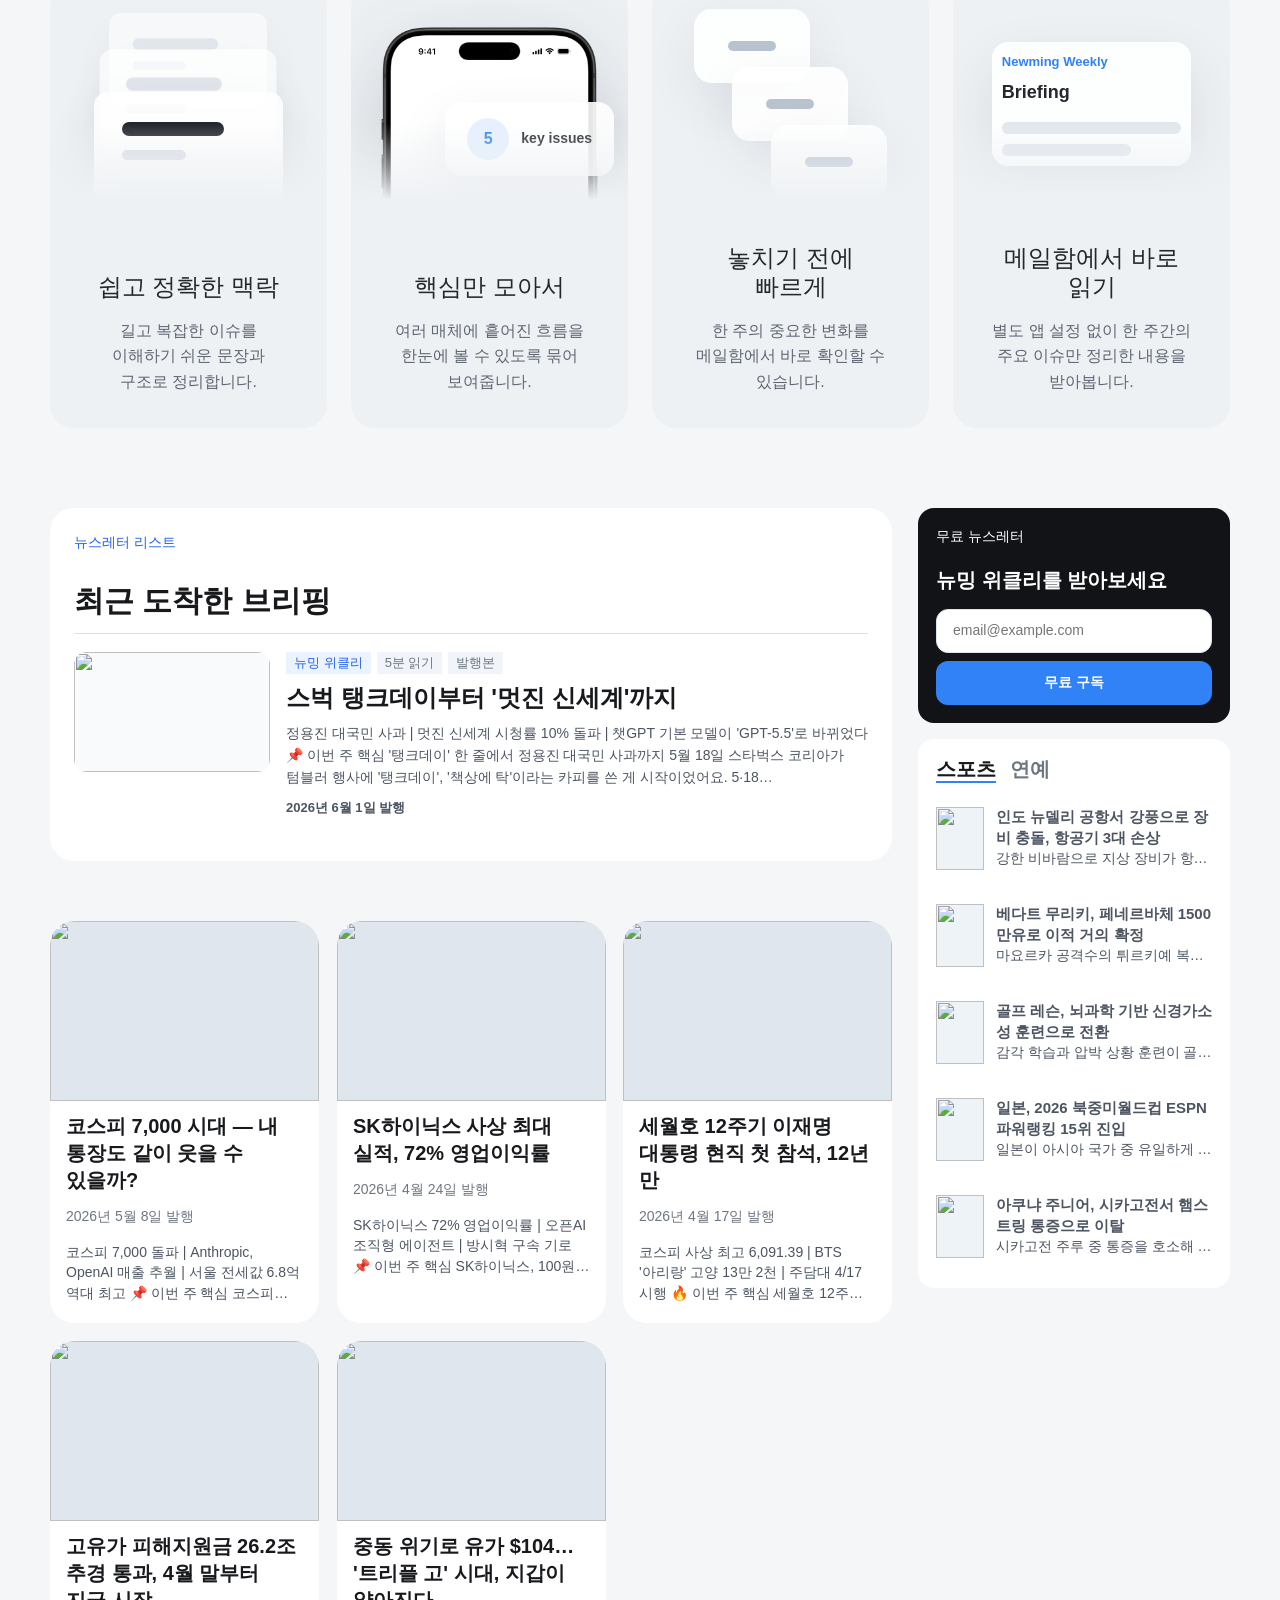
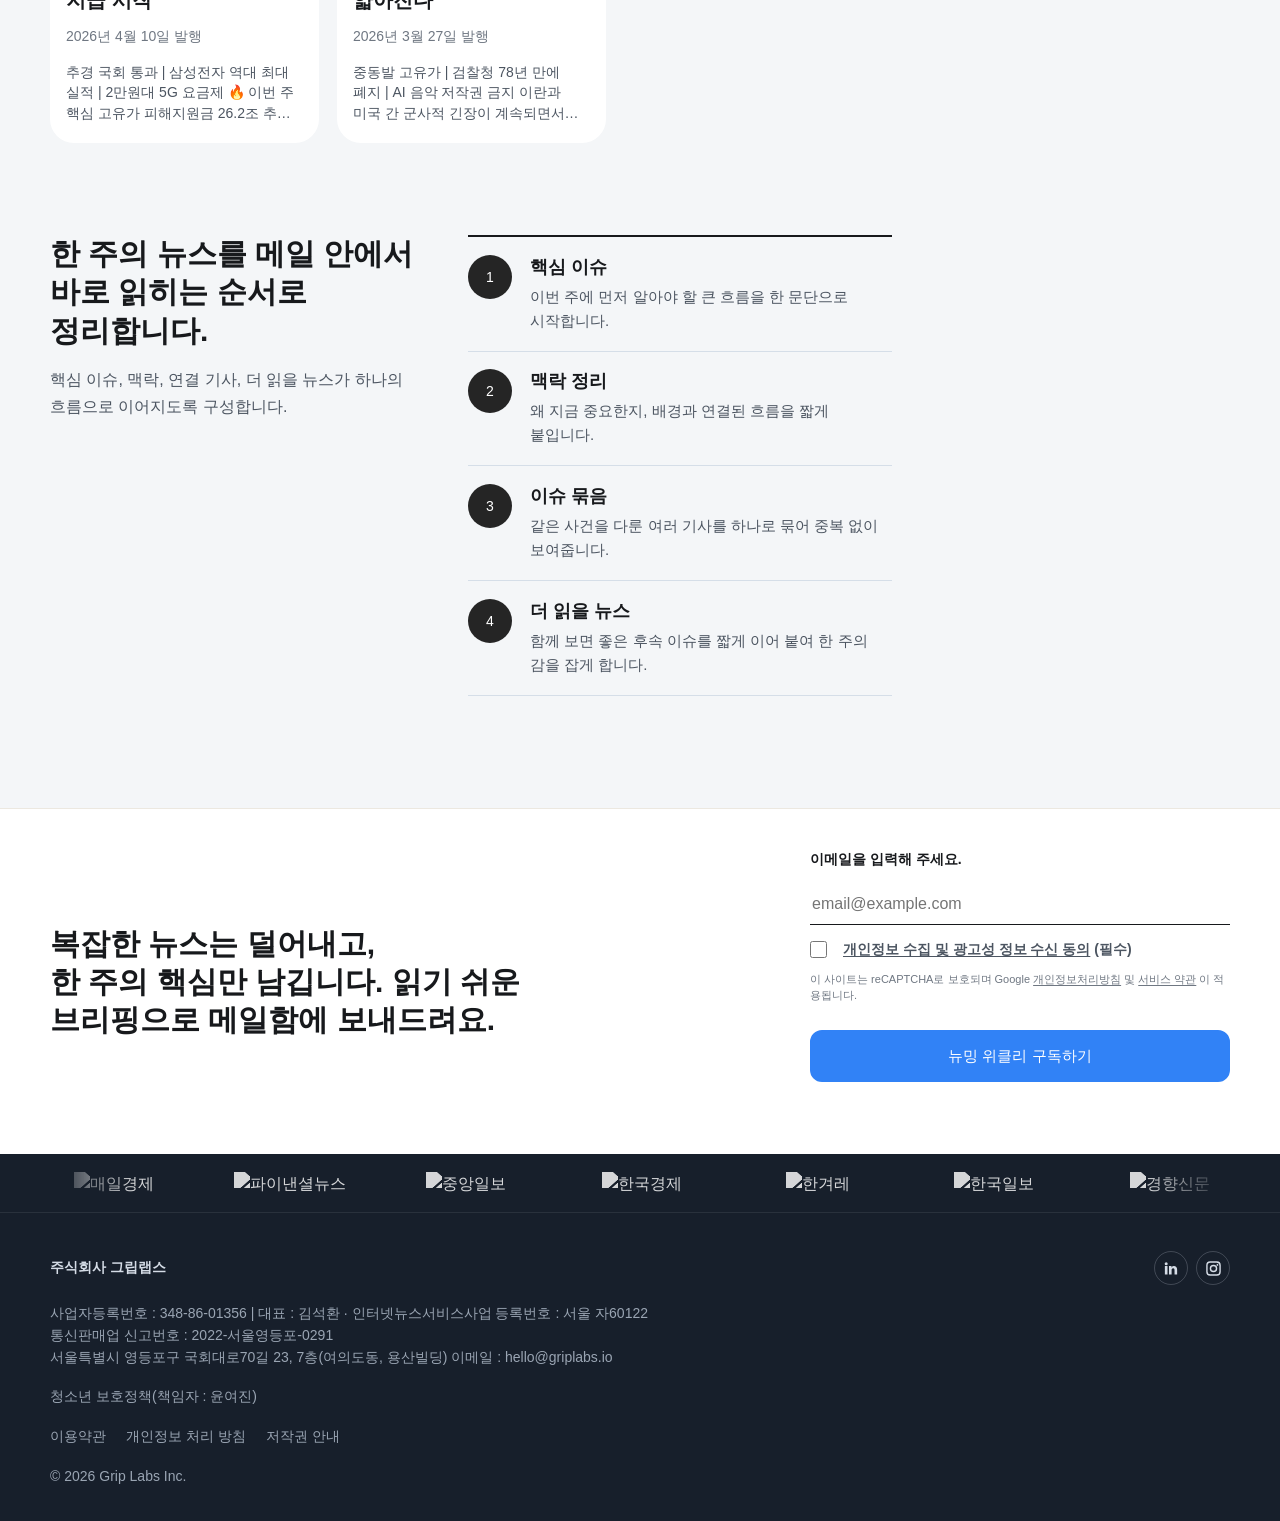
==== commit fad22b78: "Sync latest newsletter SEO" ====
--- a/index.html
+++ b/index.html
@@ -87,7 +87,7 @@
       }
     </script>
     <!-- NEWSLETTER_ITEMLIST_JSONLD_START -->
-    <script type="application/ld+json">{"@context":"https://schema.org","@type":"ItemList","@id":"https://weekly.newming.io/#newsletter-issues","name":"뉴밍 위클리 최신 발행 목록","itemListElement":[{"@type":"ListItem","position":1,"url":"https://weekly.newming.io/issues/newming_weekly_20260616/","name":"[뉴밍 위클리] 한화그룹주, 종전 협상 뒤에도 강세","description":"[뉴밍 위클리] 한화그룹주, 종전 협상 뒤에도 강세","image":"https://cdn.newming.io/news/hk/01.43307489.1.webp","datePublished":"2026-06-16T00:00:00.000Z"},{"@type":"ListItem","position":2,"url":"https://weekly.newming.io/issues/newming_weekly_20260605/","name":"[뉴밍 위클리] 선관위원장 사퇴·코스피 급락","description":"투표용지 부족 사태, 코스피 급락, 한화 폭발 사고, 젠슨 황 방한, 청년 빚 문제를 정리했습니다.","image":"https://cdn.newming.io/news/fn/202606051634078460_l.webp","datePublished":"2026-06-05T00:00:00.000Z"}]}</script>
+    <script type="application/ld+json">{"@context":"https://schema.org","@type":"ItemList","@id":"https://weekly.newming.io/#newsletter-issues","name":"뉴밍 위클리 최신 발행 목록","itemListElement":[{"@type":"ListItem","position":1,"url":"https://weekly.newming.io/issues/newming_weekly_20260622/","name":"[뉴밍 위클리] 숙박 예약 '환불 불가' 분쟁 증가","description":"[뉴밍 위클리] 숙박 예약 '환불 불가' 분쟁 증가","image":"https://cdn.newming.io/news/kh/news-p.v1.20260619.1258c91127d54189b1e5550d0789f3a6_P1.webp","datePublished":"2026-06-22T00:00:00.000Z"},{"@type":"ListItem","position":2,"url":"https://weekly.newming.io/issues/newming_weekly_20260616/","name":"[뉴밍 위클리] 한화그룹주, 종전 협상 뒤에도 강세","description":"[뉴밍 위클리] 한화그룹주, 종전 협상 뒤에도 강세","image":"https://cdn.newming.io/news/hk/01.43307489.1.webp","datePublished":"2026-06-16T00:00:00.000Z"},{"@type":"ListItem","position":3,"url":"https://weekly.newming.io/issues/newming_weekly_20260605/","name":"[뉴밍 위클리] 선관위원장 사퇴·코스피 급락","description":"투표용지 부족 사태, 코스피 급락, 한화 폭발 사고, 젠슨 황 방한, 청년 빚 문제를 정리했습니다.","image":"https://cdn.newming.io/news/fn/202606051634078460_l.webp","datePublished":"2026-06-05T00:00:00.000Z"}]}</script>
     <!-- NEWSLETTER_ITEMLIST_JSONLD_END -->
   </head>
   <body>
@@ -266,6 +266,20 @@
 
             <div class="newsletter-list" data-newsletter-list>
               <!-- NEWSLETTER_SEO_LIST_START -->
+              <a class="newsletter-item" href="/issues/newming_weekly_20260622/" data-issue-key="newming_weekly_20260622" data-stagger-item>
+                <span class="newsletter-thumb">
+                  <img src="https://cdn.newming.io/news/kh/news-p.v1.20260619.1258c91127d54189b1e5550d0789f3a6_P1.webp" alt="" loading="lazy" />
+                </span>
+                <div>
+                  <div class="newsletter-meta">
+                    <span>뉴밍 위클리</span>
+                    <span>5분 읽기</span>
+                    <span>발행본</span>
+                  </div>
+                  <h3>[뉴밍 위클리] 숙박 예약 '환불 불가' 분쟁 증가</h3>
+                  <time datetime="2026-06-22">2026.06.22</time>
+                </div>
+              </a>
               <a class="newsletter-item" href="/issues/newming_weekly_20260616/" data-issue-key="newming_weekly_20260616" data-stagger-item>
                 <span class="newsletter-thumb">
                   <img src="https://cdn.newming.io/news/hk/01.43307489.1.webp" alt="" loading="lazy" />
--- a/css/styles/legacy-layout.css
+++ b/css/styles/legacy-layout.css
@@ -426,6 +426,10 @@
   color: var(--color-text);
   font-size: 14px;
   font-weight: 500;
+}
+
+.rss-more-link[hidden] {
+  display: none;
 }
 
 .ad-block {
